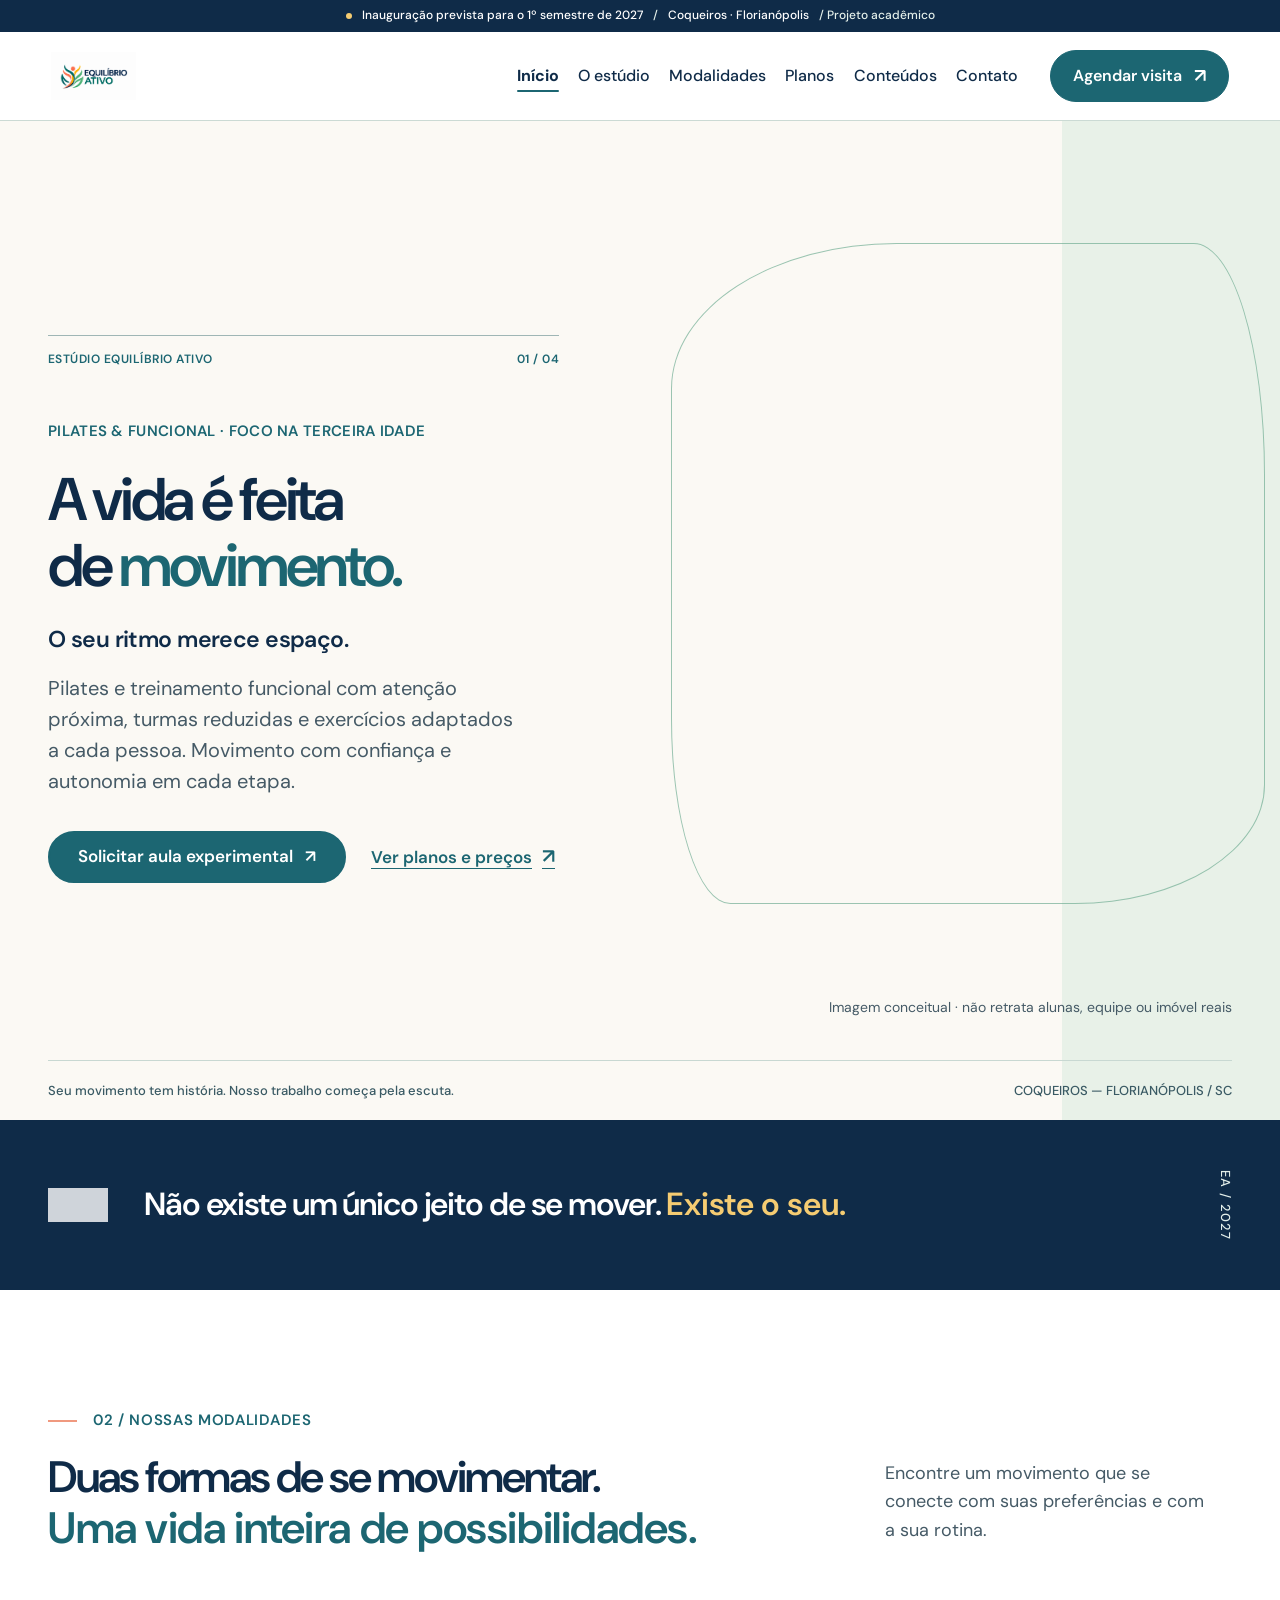
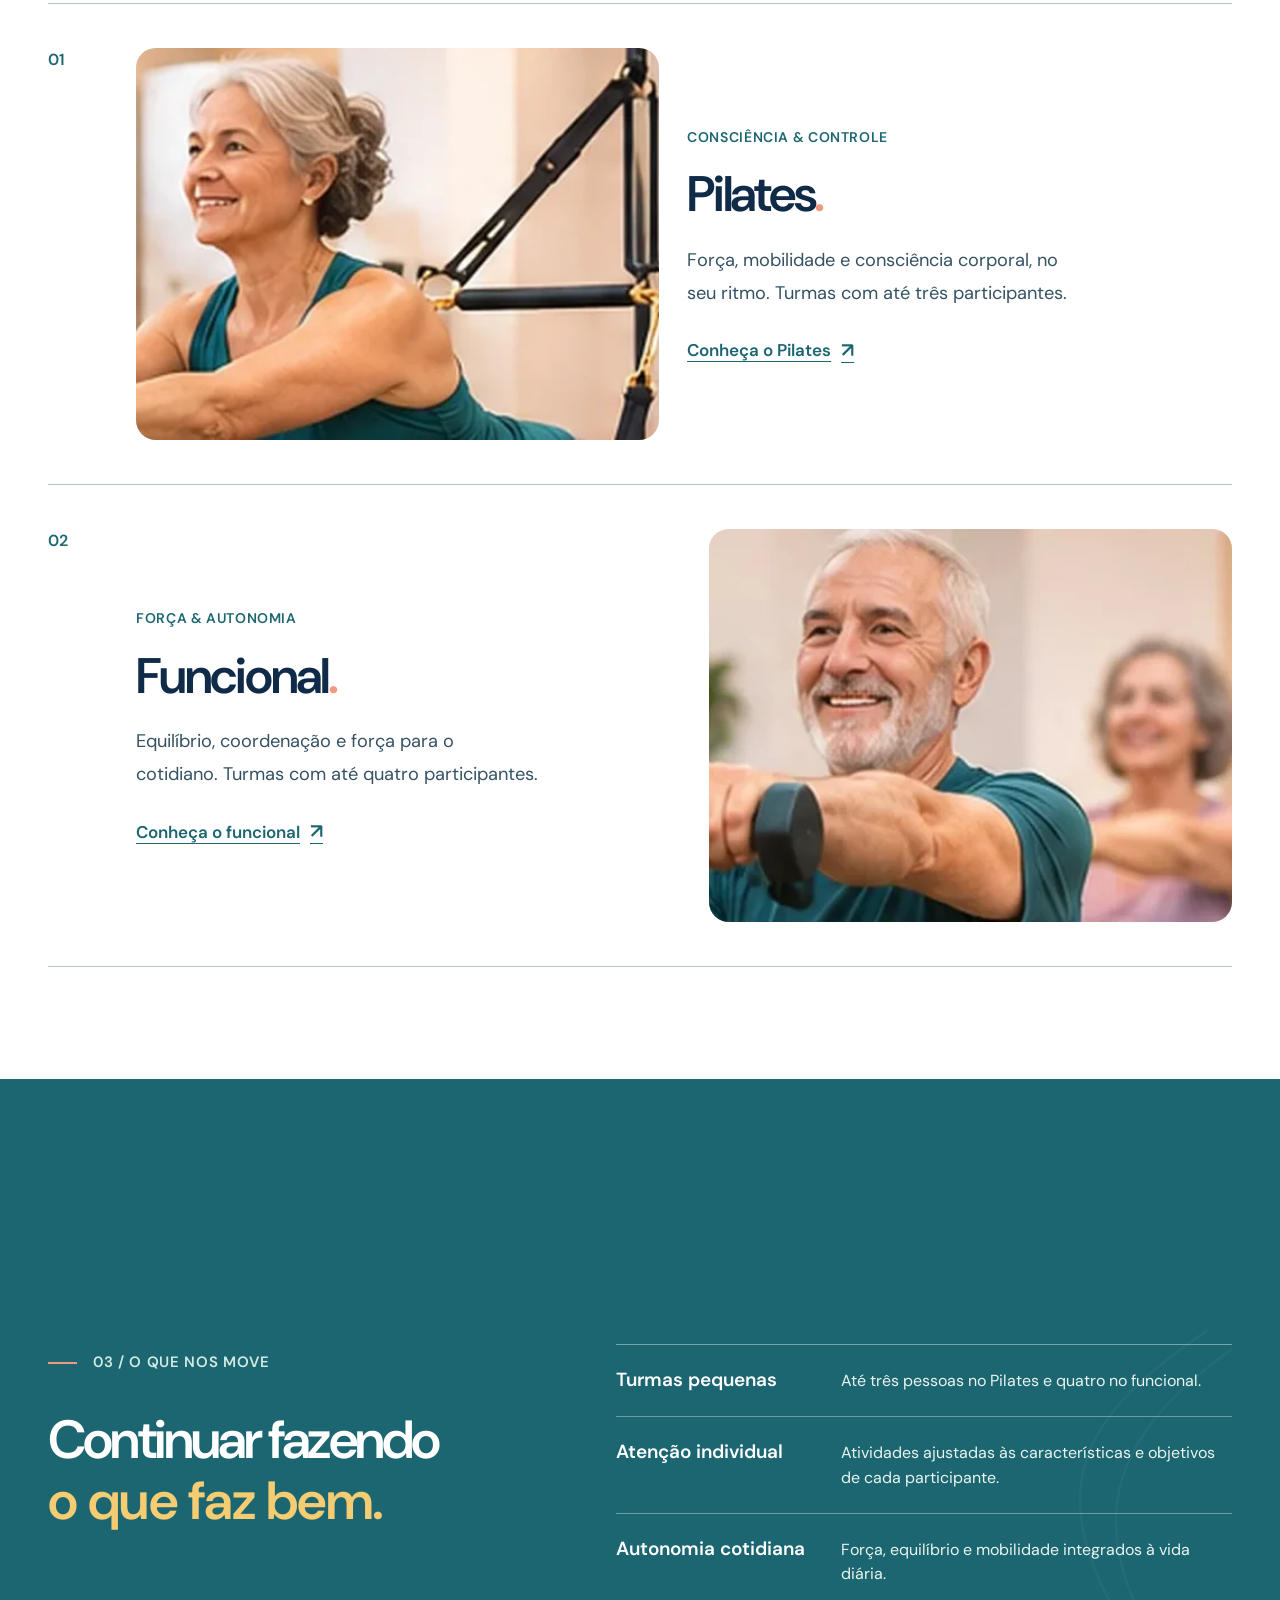
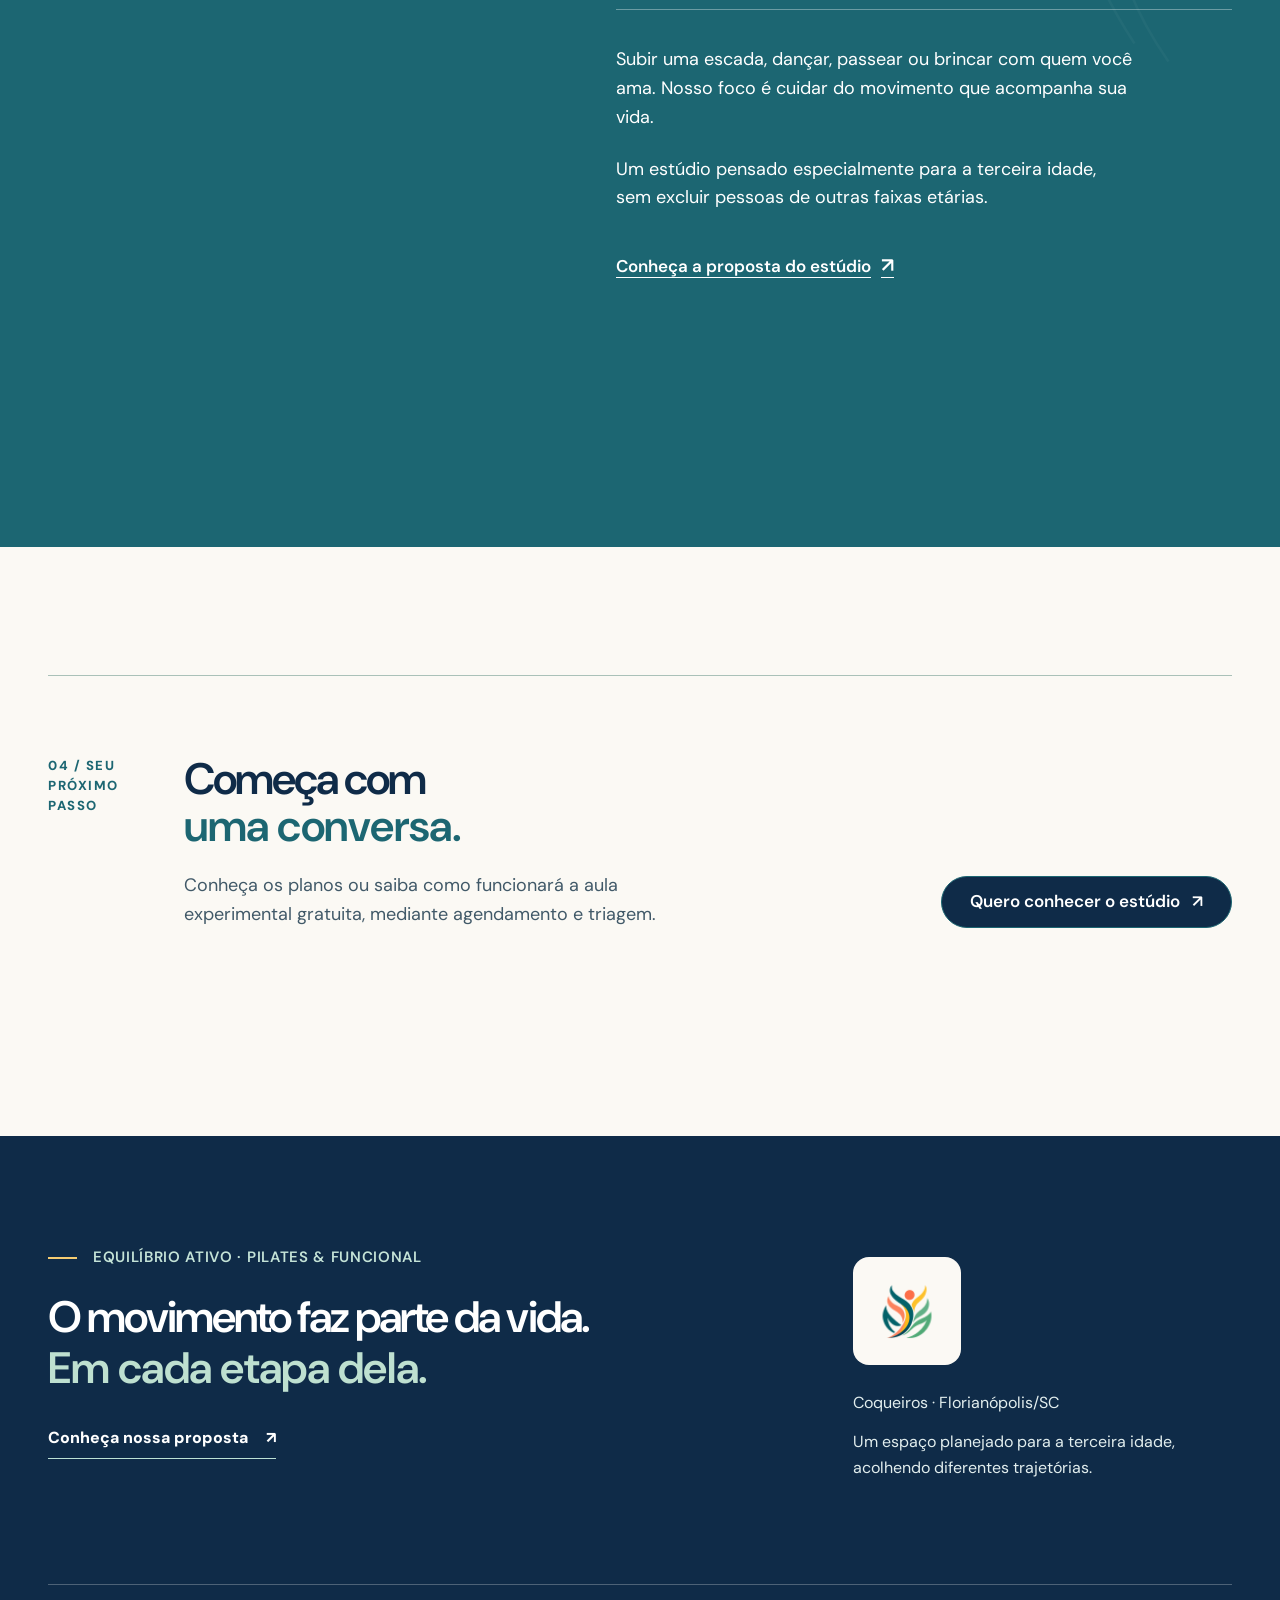
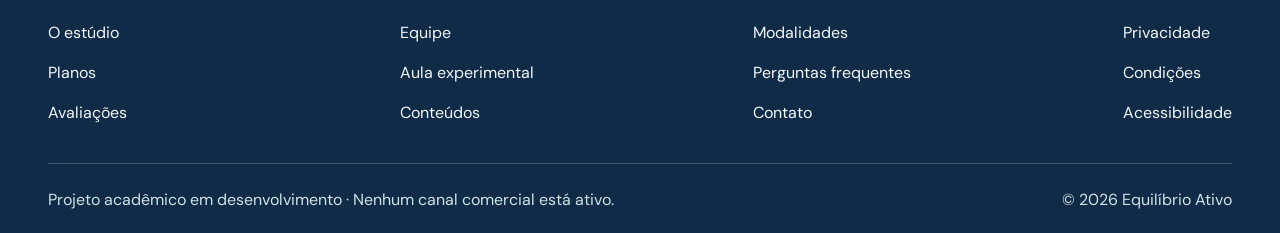
==== index.html @ ae389830 "Site de estudio de pilates" ====
<!DOCTYPE html>
<html lang="pt-BR">

<head>
  <!-- Configurações básicas -->
  <meta charset="utf-8">
  <meta name="viewport" content="width=device-width, initial-scale=1">
  <meta name="robots" content="noindex,nofollow">
  <meta name="theme-color" content="#0F2B48">
  <meta name="color-scheme" content="light">

  <title>Pilates e funcional para a terceira idade em Coqueiros | Estúdio Equilíbrio Ativo</title>
  <meta name="description" content="Pilates e treinamento funcional para pessoas na terceira idade em Coqueiros, Florianópolis. Turmas pequenas, atenção personalizada e foco em autonomia.">

  <!-- Open Graph -->
  <meta property="og:locale" content="pt_BR">
  <meta property="og:type" content="website">
  <meta property="og:site_name" content="Estúdio Equilíbrio Ativo">
  <meta property="og:title" content="Pilates e funcional para a terceira idade em Coqueiros | Equilíbrio Ativo">
  <meta property="og:description" content="Pilates e treinamento funcional para pessoas na terceira idade em Coqueiros, Florianópolis. Turmas pequenas, atenção personalizada e foco em autonomia.">

  <!-- Twitter -->
  <meta name="twitter:card" content="summary">
  <meta name="twitter:title" content="Pilates e funcional para a terceira idade em Coqueiros | Equilíbrio Ativo">

  <!-- Fontes -->
  <link rel="preconnect" href="https://fonts.googleapis.com">
  <link rel="preconnect" href="https://fonts.gstatic.com" crossorigin>
  <link rel="stylesheet" href="https://fonts.googleapis.com/css2?family=DM+Sans:ital,wght@0,400;0,500;0,600;0,700;1,400;1,500;1,600&display=swap">

  <!-- Ícones -->
  <link rel="icon" type="image/png" href="assets/icons/favicon.png">
  <link rel="apple-touch-icon" href="assets/icons/favicon.png">

  <!-- Scripts -->
  <script defer src="js/config.js"></script>
  <script defer src="js/script.js"></script>
  <script defer src="js/indicadores.js"></script>

  <!-- Dados estruturados (SEO) -->
  <script type="application/ld+json">
    {
      "@context": "https://schema.org",
      "@type": "Organization",
      "name": "Estúdio Equilíbrio Ativo",
      "description": "Projeto de Pilates e treinamento funcional para pessoas na terceira idade, com inauguração prevista em 2027.",
      "areaServed": {
        "@type": "Place",
        "name": "Coqueiros, Florianópolis, SC, Brasil"
      }
    }
  </script>

  <!-- Estilos -->
  <link rel="stylesheet" href="css/styles.css">
  <link rel="stylesheet" href="css/direcao-de-arte.css">
  <link rel="stylesheet" href="css/organic-modern-wellness.css">
</head>

<body class="page-index">

  <a class="skip-link" href="#conteudo">Pular para o conteúdo</a>

  <!-- ================= AVISO SUPERIOR ================= -->
  <div class="announcement">
    <span class="announcement__marker" aria-hidden="true"></span>
    <span data-config="launchText">Inauguração prevista para o 1º semestre de 2027</span>
    <span class="announcement__sep" aria-hidden="true">/</span>
    <span>Coqueiros · Florianópolis</span>
    <span class="announcement__academic">/ Projeto acadêmico</span>
  </div>

  <!-- ================= CABEÇALHO ================= -->
  <header class="site-header">
    <div class="header-inner">

      <a class="brand" href="index.html" aria-label="Equilíbrio Ativo Pilates e Funcional — voltar ao início">
        <img class="brand-logo-original" src="assets/images/Logo Equilíbrio Ativo vibrante e orgânico.png" alt="" width="525" height="523">
      </a>

      <nav class="main-nav" id="main-nav" aria-label="Navegação principal">
        <a href="index.html" aria-current="page">Início</a>
        <a href="sobre.html">O estúdio</a>
        <a href="modalidades.html">Modalidades</a>
        <a href="planos.html">Planos</a>
        <a href="conteudos-educativos.html">Conteúdos</a>
        <a href="contato.html">Contato</a>
        <a class="btn btn-primary nav-mobile-cta" href="agendamento.html">
          Solicitar aula experimental <span aria-hidden="true">↗</span>
        </a>
      </nav>

      <div class="header-actions">
        <a class="header-cta" href="agendamento.html">
          Agendar visita <span aria-hidden="true">↗</span>
        </a>
        <button class="menu-toggle" type="button" aria-controls="main-nav" aria-expanded="false" aria-label="Abrir menu">
          <svg aria-hidden="true" width="28" height="28" viewBox="0 0 24 24" fill="none" stroke="currentColor" stroke-width="2" stroke-linecap="round">
            <path d="M4 7h16M4 12h16M4 17h16"></path>
          </svg>
        </button>
      </div>

    </div>
  </header>

  <!-- ================= CONTEÚDO PRINCIPAL ================= -->
  <main class="atelier-home" id="conteudo">

    <!-- ---------- 01 · HERO ---------- -->
    <section class="atelier-hero" aria-labelledby="home-title">
      <div class="container atelier-hero__grid">

        <div class="atelier-hero__copy">
          <div class="atelier-hero__rule">
            <span>ESTÚDIO EQUILÍBRIO ATIVO</span>
            <span>01 / 04</span>
          </div>

          <p class="eyebrow">PILATES &amp; FUNCIONAL · FOCO NA TERCEIRA IDADE</p>
          <h1 id="home-title">A vida é feita de <em>movimento.</em></h1>
          <p class="atelier-hero__subtitle">O seu ritmo merece espaço.</p>
          <p class="lead">
            Pilates e treinamento funcional com atenção próxima, turmas reduzidas e exercícios adaptados a cada pessoa. Movimento com confiança e autonomia em cada etapa.
          </p>

          <div class="hero-actions">
            <a class="btn btn-primary" href="agendamento.html?interesse=experimental">
              Solicitar aula experimental <span aria-hidden="true">↗</span>
            </a>
            <a class="text-link" href="planos.html">
              Ver planos e preços <span aria-hidden="true">↗</span>
            </a>
          </div>
        </div>

        <figure class="atelier-hero__visual organic-hero-photo">
          <picture>
            <source media="(max-width: 767px)" srcset="assets/images/organic-hero-portrait.webp" type="image/webp">
            <source sizes="(max-width: 1199px) 50vw, 700px" srcset="assets/images/organic-hero-990.webp 990w, assets/images/organic-hero-1800.webp 1800w" type="image/webp">
            <img
              src="assets/images/organic-hero-1800.webp"
              alt="Imagem conceitual: duas pessoas da terceira idade se movimentam em colchonetes sob orientação de uma profissional, em ambiente de Pilates acolhedor"
              width="1800"
              height="1200"
              decoding="async"
              fetchpriority="high">
          </picture>
          <figcaption>Imagem conceitual · não retrata alunas, equipe ou imóvel reais</figcaption>
        </figure>

      </div>

      <div class="container atelier-hero__foot">
        <span>Seu movimento tem história. Nosso trabalho começa pela escuta.</span>
        <span>COQUEIROS — FLORIANÓPOLIS / SC</span>
      </div>
    </section>

    <!-- ---------- PROPÓSITO ---------- -->
    <section class="atelier-principle" aria-label="Nosso propósito">
      <div class="container atelier-principle__inner">
        <span class="atelier-principle__leaf" aria-hidden="true">
          <img src="assets/images/Logo Equilíbrio Ativo vibrante e orgânico.png" alt="" width="290" height="305">
        </span>
        <p>Não existe um único jeito de se mover. <em>Existe o seu.</em></p>
        <span class="atelier-principle__number">EA / 2027</span>
      </div>
    </section>

    <!-- ---------- 02 · MODALIDADES ---------- -->
    <section class="atelier-moves section" aria-labelledby="move-title">
      <div class="container">

        <div class="atelier-section-head">
          <div>
            <p class="eyebrow">02 / NOSSAS MODALIDADES</p>
            <h2 id="move-title">
              Duas formas de se movimentar.<br>
              <em>Uma vida inteira de possibilidades.</em>
            </h2>
          </div>
          <p>Encontre um movimento que se conecte com suas preferências e com a sua rotina.</p>
        </div>

        <div class="atelier-move-list">

          <!-- Pilates -->
          <article class="atelier-move">
            <span class="atelier-move__number">01</span>

            <div class="atelier-move__visual atelier-move__visual--mint organic-service-photo">
              <picture>
                <source sizes="(max-width:760px) 100vw, 42vw" srcset="assets/images/organic-pilates-650.webp 650w, assets/images/organic-pilates-1000.webp 1000w" type="image/webp">
                <img
                  src="assets/images/organic-pilates-1000.webp"
                  alt="Mulher da terceira idade durante uma atividade de Pilates com aparelho de resistência, em imagem conceitual"
                  width="1000"
                  height="540"
                  decoding="async"
                  loading="lazy">
              </picture>
            </div>

            <div class="atelier-move__copy">
              <p class="eyebrow">CONSCIÊNCIA &amp; CONTROLE</p>
              <h3>Pilates<span aria-hidden="true">.</span></h3>
              <p>Força, mobilidade e consciência corporal, no seu ritmo. Turmas com até três participantes.</p>
              <a class="text-link" href="modalidades.html#pilates">
                Conheça o Pilates <span aria-hidden="true">↗</span>
              </a>
            </div>
          </article>

          <!-- Funcional -->
          <article class="atelier-move atelier-move--reverse">
            <span class="atelier-move__number">02</span>

            <div class="atelier-move__visual atelier-move__visual--coral organic-service-photo">
              <picture>
                <source sizes="(max-width:760px) 100vw, 42vw" srcset="assets/images/organic-funcional-650.webp 650w, assets/images/organic-funcional-1000.webp 1000w" type="image/webp">
                <img
                  src="assets/images/organic-funcional-1000.webp"
                  alt="Homem da terceira idade realizando exercício de força com halter, em imagem conceitual"
                  width="1000"
                  height="540"
                  decoding="async"
                  loading="lazy">
              </picture>
            </div>

            <div class="atelier-move__copy">
              <p class="eyebrow">FORÇA &amp; AUTONOMIA</p>
              <h3>Funcional<span aria-hidden="true">.</span></h3>
              <p>Equilíbrio, coordenação e força para o cotidiano. Turmas com até quatro participantes.</p>
              <a class="text-link" href="modalidades.html#funcional">
                Conheça o funcional <span aria-hidden="true">↗</span>
              </a>
            </div>
          </article>

        </div>
      </div>
    </section>

    <!-- ---------- 03 · MANIFESTO ---------- -->
    <section class="atelier-manifesto" aria-labelledby="manifesto-title">
      <div class="container atelier-manifesto__grid">

        <div>
          <p class="eyebrow">03 / O QUE NOS MOVE</p>
          <h2 id="manifesto-title">Continuar fazendo <em>o que faz bem.</em></h2>
        </div>

        <div class="atelier-manifesto__copy">
          <div class="organic-benefits" aria-label="Diferenciais do atendimento">
            <div class="organic-benefit">
              <strong>Turmas pequenas</strong>
              <p>Até três pessoas no Pilates e quatro no funcional.</p>
            </div>
            <div class="organic-benefit">
              <strong>Atenção individual</strong>
              <p>Atividades ajustadas às características e objetivos de cada participante.</p>
            </div>
            <div class="organic-benefit">
              <strong>Autonomia cotidiana</strong>
              <p>Força, equilíbrio e mobilidade integrados à vida diária.</p>
            </div>
          </div>

          <p>Subir uma escada, dançar, passear ou brincar com quem você ama. Nosso foco é cuidar do movimento que acompanha sua vida.</p>
          <p>Um estúdio pensado especialmente para a terceira idade, sem excluir pessoas de outras faixas etárias.</p>

          <a class="text-link" href="sobre.html">
            Conheça a proposta do estúdio <span aria-hidden="true">↗</span>
          </a>
        </div>

        <svg class="atelier-manifesto__stroke" aria-hidden="true" viewBox="0 0 360 470" fill="none">
          <path d="M321 -25C115 113 55 230 207 464" stroke="currentColor" stroke-width="4"></path>
          <path d="M377 -8C183 122 105 269 260 492" stroke="currentColor" stroke-width="4"></path>
        </svg>

      </div>
    </section>

    <!-- ---------- 04 · PRÓXIMO PASSO ---------- -->
    <section class="atelier-next" aria-labelledby="next-title">
      <div class="container atelier-next__inner">
        <span class="atelier-next__side">04 / SEU PRÓXIMO PASSO</span>

        <div>
          <h2 id="next-title">Começa com <em>uma conversa.</em></h2>
          <p>Conheça os planos ou saiba como funcionará a aula experimental gratuita, mediante agendamento e triagem.</p>
        </div>

        <a class="atelier-next__button" href="agendamento.html">
          Quero conhecer o estúdio <span aria-hidden="true">↗</span>
        </a>
      </div>
    </section>

  </main>

  <!-- ================= RODAPÉ ================= -->
  <footer class="atelier-footer">

    <div class="container atelier-footer__top">
      <div class="atelier-footer__statement">
        <p class="eyebrow">EQUILÍBRIO ATIVO · PILATES &amp; FUNCIONAL</p>
        <p>O movimento faz parte da vida.<br><em>Em cada etapa dela.</em></p>
        <a class="footer-route" href="agendamento.html">
          Conheça nossa proposta <span aria-hidden="true">↗</span>
        </a>
      </div>

      <div class="atelier-footer__aside">
        <a class="brand footer-brand" href="index.html" aria-label="Equilíbrio Ativo Pilates e Funcional — voltar ao início">
          <img class="brand-logo-original" src="assets/images/Emblema Abstrato de Pessoa e Folhas.png" alt="" width="525" height="523">
        </a>
        <p>Coqueiros · Florianópolis/SC</p>
        <p>Um espaço planejado para a terceira idade, acolhendo diferentes trajetórias.</p>
      </div>
    </div>

    <div class="container atelier-footer__nav">
      <nav aria-label="Navegação do rodapé">
        <a href="sobre.html">O estúdio</a>
        <a href="equipe.html">Equipe</a>
        <a href="modalidades.html">Modalidades</a>
        <a href="planos.html">Planos</a>
        <a href="agendamento.html">Aula experimental</a>
        <a href="perguntas-frequentes.html">Perguntas frequentes</a>
        <a href="avaliacoes.html">Avaliações</a>
        <a href="conteudos-educativos.html">Conteúdos</a>
        <a href="contato.html">Contato</a>
      </nav>

      <nav aria-label="Informações legais">
        <a href="politica-de-privacidade.html">Privacidade</a>
        <a href="termos-e-cancelamento.html">Condições</a>
        <a href="acessibilidade.html">Acessibilidade</a>
      </nav>
    </div>

    <div class="container atelier-footer__bottom">
      <span>Projeto acadêmico em desenvolvimento · Nenhum canal comercial está ativo.</span>
      <span>© <span id="copyright-year">2026</span> Equilíbrio Ativo</span>
    </div>

  </footer>

  <!-- ================= VOLTAR AO TOPO ================= -->
  <button class="back-to-top" type="button" aria-label="Voltar ao topo" hidden>
    <svg aria-hidden="true" viewBox="0 0 24 24" fill="none" stroke="currentColor" stroke-width="1.9" stroke-linecap="round" stroke-linejoin="round">
      <path d="M12 19V5m-6 6 6-6 6 6"></path>
    </svg>
  </button>

</body>
</html>
---- css/styles.css ----
/* =====================================================
   EQUILÍBRIO ATIVO — ESTILOS GLOBAIS
   Paleta oficial informada no briefing; visual adaptativo.
   Edite as variáveis abaixo para ajustar a identidade.
   ===================================================== */
:root {
  --navy: #0F2B48;
  --teal: #1C6672;
  --mint: #77B097;
  --coral: #F0997F;
  --yellow: #F5CC72;
  --cream: #FAF8F3;
  --cream-dark: #F1EFE8;
  --white: #FFFFFF;
  --text: #1A3145;
  --muted: #4F6170;
  --border: #DDE4E4;
  --shadow: 0 20px 50px rgba(15,43,72,.08);
  --shadow-sm: 0 9px 28px rgba(15,43,72,.055);
  --radius: 18px;
  --radius-lg: 28px;
  --max: 1200px;
  --font: 'Manrope', 'Nunito Sans', 'Segoe UI', system-ui, -apple-system, BlinkMacSystemFont, sans-serif;
}
*, *::before, *::after { box-sizing: border-box; }
html { scroll-behavior: smooth; scroll-padding-top: 116px; }
body { margin: 0; min-width: 320px; color: var(--text); background: var(--white); font: 400 16px/1.65 var(--font); -webkit-font-smoothing: antialiased; }
body.menu-open { overflow: hidden; }
::selection { color: var(--navy); background: #F5CC7299; }
a { color: inherit; text-decoration: none; }
button, input, textarea, select { font: inherit; }
button { cursor: pointer; }
img, svg { max-width: 100%; }
img { display: block; }
:focus-visible { outline: 3px solid var(--coral); outline-offset: 3px; }
[hidden] { display: none !important; }
.container { width: min(var(--max), calc(100% - 48px)); margin-inline: auto; }
.section { padding: clamp(70px, 8.5vw, 116px) 0; }
.section-sm { padding: 58px 0; }
.section-soft { background: var(--cream); }
.section-mint { background: #EEF6F0; }
.section-heading { max-width: 720px; margin-bottom: 42px; }
.section-heading.center { margin: 0 auto 44px; text-align: center; }
.section-heading p:last-child { margin-bottom: 0; }
.eyebrow { display: inline-flex; align-items: center; gap: 9px; color: var(--teal); letter-spacing: .12em; text-transform: uppercase; font-size: .75rem; font-weight: 850; margin: 0 0 18px; }
.eyebrow::before { content: ''; display: inline-block; width: 23px; height: 2px; background: currentColor; }
.eyebrow.no-line::before { display: none; }
.eyebrow.light { color: #BFE6D5; }
.heading-xl { font-size: clamp(3.2rem, 5.7vw, 5.6rem); letter-spacing: -.061em; line-height: 1.075; font-weight: 790; }
h1, h2, h3, h4, p { margin-top: 0; }
h1, h2, h3, h4 { color: var(--navy); }
h2 { font-size: clamp(2.1rem, 3.7vw, 3.65rem); letter-spacing: -.046em; line-height: 1.15; font-weight: 780; margin-bottom: 18px; }
h3 { font-size: 1.26rem; letter-spacing: -.026em; line-height: 1.3; margin-bottom: 12px; }
p { margin-bottom: 18px; }
.lead { font-size: clamp(1.06rem, 1.28vw, 1.18rem); color: var(--muted); line-height: 1.8; }
.small { font-size: .9rem; }
.muted { color: var(--muted); }
.text-light { color: #E2F2F0; }
.text-center { text-align: center; }
.max-text { max-width: 680px; }
.skip-link { position: fixed; z-index: 2000; inset: -200px auto auto 10px; background: var(--navy); color: white; padding: 12px 18px; border-radius: 6px; }
.skip-link:focus { top: 10px; }

/* Topo e navegação */
.announcement { color: white; background: var(--navy); padding: 9px 16px; text-align: center; font-size: .77rem; font-weight: 640; letter-spacing: .015em; }
.announcement .dot { width: 7px; height: 7px; display: inline-block; border-radius: 50%; background: var(--yellow); vertical-align: middle; margin-right: 9px; }
.site-header { position: sticky; top: 0; z-index: 100; background: rgba(255,255,255,.97); border-bottom: 1px solid #E7ECE9; backdrop-filter: blur(18px); }
.header-inner { min-height: 87px; display: flex; align-items: center; justify-content: space-between; gap: 24px; }
.brand { display: inline-flex; align-items: center; gap: 12px; min-width: 210px; }
.brand-symbol { width: 44px; height: 44px; position: relative; flex-shrink: 0; border: 2px solid var(--teal); border-radius: 48% 55% 47% 52%; transform: rotate(-16deg); background: #F1F8F5; }
.brand-symbol::before, .brand-symbol::after { content: ''; position: absolute; border-radius: 100%; transform: rotate(-38deg); }
.brand-symbol::before { width: 26px; height: 11px; border: 3px solid var(--mint); inset: 13px auto auto 7px; }
.brand-symbol::after { width: 9px; height: 9px; background: var(--coral); right: -2px; top: 6px; }
.brand-wordmark { display: flex; flex-direction: column; }
.brand-wordmark strong { font-size: 1.06rem; line-height: 1.18; color: var(--navy); letter-spacing: -.045em; font-weight: 850; }
.brand-wordmark span { font-size: .65rem; line-height: 1.5; color: var(--teal); font-weight: 800; letter-spacing: .17em; text-transform: uppercase; }
.main-nav { display: flex; align-items: center; gap: clamp(13px, 2vw, 28px); }
.main-nav > a:not(.btn) { color: #334C5B; font-size: .88rem; font-weight: 700; transition: color .2s; padding: 12px 0; position: relative; }
.main-nav > a:not(.btn):hover, .main-nav > a[aria-current="page"] { color: var(--teal); }
.main-nav > a[aria-current="page"]::after { content: ''; position: absolute; height: 3px; left: 0; right: 0; bottom: 5px; background: var(--teal); border-radius: 4px; }
.main-nav .btn { font-size: .82rem; padding: 13px 19px; white-space: nowrap; }
.menu-toggle { border: 1px solid var(--border); background: white; border-radius: 12px; color: var(--navy); width: 48px; height: 48px; display: none; align-items: center; justify-content: center; }
.menu-toggle svg { width: 23px; height: 23px; }

/* Botões e microcomponentes */
.btn { display: inline-flex; align-items: center; justify-content: center; gap: 10px; border: 2px solid transparent; border-radius: 999px; padding: 15px 25px; font-size: .92rem; font-weight: 820; line-height: 1.25; text-align: center; transition: transform .2s, background .2s, box-shadow .2s, border-color .2s; }
.btn svg { width: 19px; height: 19px; flex: 0 0 auto; }
.btn:hover { transform: translateY(-2px); }
.btn-primary { background: var(--teal); color: white; box-shadow: 0 10px 23px rgba(28,102,114,.16); }
.btn-primary:hover { background: #164D58; box-shadow: 0 13px 25px rgba(28,102,114,.23); }
.btn-navy { color: white; background: var(--navy); }
.btn-navy:hover { background: #153A5A; }
.btn-light { background: white; color: var(--navy); }
.btn-light:hover { background: #F0F5F1; }
.btn-outline { color: var(--navy); background: transparent; border-color: #B3C8CA; }
.btn-outline:hover { border-color: var(--teal); background: #F5FAF8; }
.btn-outline-light { color: white; border-color: #ACC7CD; background: transparent; }
.btn-outline-light:hover { background: rgba(255,255,255,.12); }
.btn-small { padding: 11px 18px; font-size: .83rem; }
.btn-block { width: 100%; }
.btn:disabled { opacity: .65; cursor: wait; transform: none; }
.text-link { font-weight: 830; color: var(--teal); display: inline-flex; align-items: center; gap: 9px; text-decoration-thickness: 1px; text-underline-offset: 5px; }
.text-link:hover { text-decoration: underline; }
.text-link svg { width: 18px; height: 18px; }
.pill { display: inline-flex; align-items: center; gap: 8px; padding: 8px 13px; background: #EFF8F2; color: var(--teal); font-size: .77rem; font-weight: 780; border: 1px solid #D9EDE3; border-radius: 999px; }
.pill::before { content: ''; width: 7px; height: 7px; background: var(--mint); border-radius: 50%; }
.icon-box { width: 53px; height: 53px; border-radius: 16px; background: #E8F1EC; display: grid; place-items: center; color: var(--teal); }
.icon-box.coral { background: #FBE9E3; color: #8C463A; }
.icon-box.yellow { background: #FFF4D6; color: #796015; }
.icon-box.navy { background: #E9EFF4; color: var(--navy); }
.icon-box svg { width: 26px; height: 26px; stroke-width: 1.8; }

/* Hero */
.hero { overflow: hidden; background: var(--cream); position: relative; padding: clamp(60px, 7.5vw, 94px) 0 87px; }
.hero::before { content: ''; position: absolute; width: 520px; height: 520px; background: #E2EEE6; border-radius: 50%; left: -390px; top: -310px; }
.hero-grid { display: grid; grid-template-columns: 1fr 1.02fr; gap: 48px; align-items: center; position: relative; }
.hero-copy h1 { max-width: 720px; margin: 0 0 26px; }
.hero-copy h1 em { font-style: normal; color: var(--teal); position: relative; }
.hero-copy h1 em::after { content: ''; position: absolute; bottom: -.06em; left: 3px; right: 3px; border-bottom: .09em solid #F5CC72; opacity: .85; border-radius: 50%; transform: rotate(-2deg); }
.hero-copy .lead { max-width: 505px; margin-bottom: 29px; }
.hero-actions { display: flex; flex-wrap: wrap; gap: 12px; margin-bottom: 35px; }
.hero-note { display: flex; align-items: center; gap: 11px; font-size: .88rem; color: #3E5865; font-weight: 650; }
.hero-note svg { width: 18px; color: var(--teal); }
.hero-art { position: relative; padding: 4px 0 22px; }
.hero-art .hero-image { width: 100%; height: auto; aspect-ratio: 1.04 / 1; object-fit: cover; border-radius: 43% 43% 25% 25% / 32% 30% 20% 20%; box-shadow: 0 22px 65px rgba(15,43,72,.075); background: #E8F2EC; }
.floating-card { position: absolute; padding: 14px 18px; background: white; border: 1px solid #E5E9E6; border-radius: 17px; box-shadow: 0 20px 50px rgba(15,43,72,.13); max-width: 250px; }
.floating-card.card-one { left: -47px; bottom: 68px; }
.floating-card.card-two { right: -12px; top: 43px; }
.floating-card strong { display: block; font-size: 1rem; line-height: 1.3; letter-spacing: -.03em; }
.floating-card span { display: block; color: #5A6E79; font-size: .74rem; line-height: 1.4; }
.floating-card .mini-row { display: flex; gap: 10px; align-items: center; }
.floating-card .mini-icon { display: grid; place-items: center; flex: 0 0 auto; width: 36px; height: 36px; border-radius: 50%; background: #E7F4EA; color: var(--teal); }
.floating-card.card-two .mini-icon { background: #FFF1CC; color: #70520B; }
.floating-card .mini-icon svg { width: 19px; height: 19px; }
.highlights { padding: 30px 0; border-bottom: 1px solid #E8EEEA; background: #fff; }
.highlights-inner { display: grid; grid-template-columns: repeat(3, 1fr); gap: 20px; }
.highlight { display: flex; align-items: center; justify-content: center; gap: 15px; padding: 8px 16px; border-right: 1px solid var(--border); }
.highlight:last-child { border: 0; }
.highlight svg { width: 31px; height: 31px; flex: 0 0 auto; color: var(--teal); }
.highlight strong { display: block; font-size: .95rem; line-height: 1.35; }
.highlight span { display: block; color: var(--muted); font-size: .76rem; line-height: 1.5; }

/* Blocos e cartões */
.grid-3 { display: grid; grid-template-columns: repeat(3, minmax(0,1fr)); gap: 22px; }
.grid-2 { display: grid; grid-template-columns: repeat(2, minmax(0,1fr)); gap: 24px; }
.feature-card, .plain-card { background: white; padding: 31px; border: 1px solid #E4EBE8; border-radius: var(--radius); box-shadow: var(--shadow-sm); }
.feature-card .icon-box { margin-bottom: 23px; }
.feature-card p { color: var(--muted); margin-bottom: 0; }
.plain-card p:last-child { margin-bottom: 0; }
.modality-card { display: grid; grid-template-columns: .94fr 1fr; border: 1px solid #E1EAE5; background: white; min-height: 325px; border-radius: 24px; overflow: hidden; box-shadow: var(--shadow-sm); }
.modality-card .modality-art { background: #E7F2ED; display: grid; place-items: center; overflow: hidden; }
.modality-card .modality-art.coral-art { background: #F8EAE2; }
.modality-card .modality-art img { width: 100%; height: 100%; min-height: 325px; object-fit: cover; }
.modality-card .modality-content { padding: clamp(24px, 3vw, 38px); display: flex; flex-direction: column; align-items: flex-start; justify-content: center; }
.modality-card h3 { font-size: 1.65rem; margin: 14px 0 12px; }
.modality-card p { color: var(--muted); }
.modality-card .text-link { margin-top: 9px; }
.info-chip { display: inline-block; border: 1px solid #D7E7DF; background: #F3FAF5; border-radius: 999px; color: var(--teal); font-weight: 780; font-size: .76rem; padding: 6px 13px; }
.info-chip.coral { background: #FFF4EE; border-color: #F4D7CD; color: #A25742; }
.split { display: grid; grid-template-columns: 1fr 1fr; gap: clamp(35px, 7vw, 94px); align-items: center; }
.split.visual-first { grid-template-columns: 1fr 1fr; }
.blob-panel { min-height: 490px; border-radius: 34px; overflow: hidden; background: #E5F0E8; padding: 36px; position: relative; display: flex; flex-direction: column; justify-content: flex-end; }
.blob-panel::before { content: ''; position: absolute; width: 420px; height: 420px; background: #CDE3D4; border-radius: 50%; right: -145px; top: -80px; }
.blob-panel::after { content: ''; position: absolute; width: 150px; height: 150px; border: 30px solid #F8D8B4; border-radius: 50%; left: -48px; top: 50px; }
.blob-panel img { width: 95%; max-height: 330px; margin: 0 auto; position: relative; z-index: 1; object-fit: contain; }
.blob-caption { position: relative; z-index: 2; display: flex; align-items: center; gap: 15px; max-width: 380px; background: white; padding: 19px 22px; border-radius: 14px; box-shadow: var(--shadow-sm); font-weight: 800; font-size: .96rem; }
.blob-caption svg { width: 25px; height: 25px; flex-shrink: 0; color: var(--teal); }
.check-list { padding: 0; margin: 28px 0 30px; list-style: none; }
.check-list li { display: flex; gap: 13px; margin-bottom: 17px; line-height: 1.55; }
.check-list li svg { width: 22px; height: 22px; flex: 0 0 22px; color: var(--teal); margin-top: 1px; }
.step-list { display: grid; grid-template-columns: repeat(4, 1fr); gap: 23px; counter-reset: steps; }
.step { padding-top: 32px; border-top: 2px solid #D6E2DC; position: relative; }
.step::before { content: ''; width: 14px; height: 14px; border: 3px solid var(--teal); background: white; border-radius: 50%; position: absolute; top: -8px; left: 0; }
.step .step-number { font-size: 2.5rem; letter-spacing: -.06em; font-weight: 800; color: #91BEB0; display: block; margin-bottom: 17px; line-height: 1; }
.step h3 { font-size: 1.09rem; }
.step p { font-size: .91rem; color: var(--muted); margin: 0; }
.team-grid { display: grid; grid-template-columns: repeat(4, 1fr); gap: 18px; }
.team-card { padding: 20px; border: 1px solid #E3EAE7; border-radius: 20px; background: white; }
.avatar { width: 100%; aspect-ratio: 1.18; border-radius: 15px; display: grid; place-items: center; font-size: clamp(2.4rem, 5vw, 4rem); font-weight: 780; letter-spacing: -.06em; color: var(--navy); margin-bottom: 21px; background: #DDEDE5; }
.avatar.pink { background: #F7E2DC; }
.avatar.yellow { background: #F9EDC9; }
.avatar.blue { background: #DCE8F0; }
.team-card h3 { font-size: 1.02rem; margin-bottom: 7px; }
.team-card p { font-size: .82rem; color: var(--muted); margin: 0; }

/* Planos */
.pricing-grid { display: grid; grid-template-columns: repeat(2, minmax(0, 1fr)); gap: 24px; max-width: 950px; margin: 0 auto; }
.pricing-card { padding: 36px; border-radius: 25px; background: white; border: 1px solid #DDE9E5; box-shadow: var(--shadow-sm); display: flex; flex-direction: column; }
.pricing-card.accent { border: 2px solid var(--teal); background: #F9FCFA; }
.pricing-card .plan-icon { width: 42px; height: 42px; margin-bottom: 20px; color: var(--teal); }
.pricing-card h3 { font-size: 1.36rem; }
.pricing-card .plan-description { font-size: .89rem; color: var(--muted); min-height: 54px; }
.plan-price { margin: 22px 0 21px; font-size: clamp(2.3rem, 3.5vw, 3.3rem); font-weight: 850; line-height: 1; letter-spacing: -.055em; color: var(--navy); white-space: nowrap; }
.plan-price span { font-size: .9rem; font-weight: 650; color: var(--muted); letter-spacing: 0; }
.pricing-card .check-list { margin: 12px 0 27px; }
.pricing-card .check-list li { margin-bottom: 11px; font-size: .9rem; }
.pricing-card .check-list svg { width: 19px; height: 19px; flex-basis: 19px; }
.pricing-card .btn { margin-top: auto; }
.pricing-card .small { margin: 14px 0 0; color: var(--muted); text-align: center; }
.rules-card { padding: 32px; background: #F6F8F7; border: 1px solid var(--border); border-radius: 22px; }
.rules-card p:last-child { margin-bottom: 0; }
.rules-grid { display: grid; grid-template-columns: repeat(2,1fr); gap: 18px 36px; }
.rule { display: flex; gap: 12px; }
.rule svg { flex: 0 0 20px; color: var(--teal); }
.rule strong { display: block; line-height: 1.35; margin-bottom: 3px; }
.rule span { color: var(--muted); font-size: .86rem; }

/* FAQ */
.faq-list { max-width: 890px; margin: auto; border-top: 1px solid #DBE5E1; }
.faq-list details { border-bottom: 1px solid #DBE5E1; }
.faq-list summary { padding: 23px 38px 23px 0; display: flex; justify-content: space-between; align-items: center; gap: 24px; font-size: 1.03rem; font-weight: 760; line-height: 1.35; color: var(--navy); cursor: pointer; list-style: none; position: relative; }
.faq-list summary::-webkit-details-marker { display: none; }
.faq-list summary::after { content: '+'; font-size: 1.7rem; font-weight: 500; color: var(--teal); position: absolute; right: 2px; top: 18px; }
.faq-list details[open] summary::after { content: '−'; }
.faq-list .faq-answer { padding: 0 38px 20px 0; max-width: 760px; color: var(--muted); }
.faq-list .faq-answer p:last-child { margin: 0; }

/* CTA, páginas internas, contato */
.cta-band { background: var(--navy); color: white; padding: clamp(45px, 6.5vw, 74px); border-radius: 29px; overflow: hidden; position: relative; display: flex; gap: 35px; align-items: center; justify-content: space-between; }
.cta-band::after { content: ''; position: absolute; width: 350px; height: 350px; border: 65px solid rgba(119,176,151,.14); border-radius: 50%; top: -200px; right: 0; }
.cta-band h2 { color: white; margin: 0 0 15px; max-width: 590px; font-size: clamp(2rem, 3.3vw, 3.2rem); }
.cta-band p { color: #E2EEF0; max-width: 530px; margin: 0; }
.cta-band .cta-actions { display: flex; gap: 12px; flex-shrink: 0; z-index: 1; }
.page-hero { background: var(--cream); padding: 76px 0 77px; overflow: hidden; position: relative; }
.page-hero::after { content: ''; position: absolute; width: 310px; height: 310px; border: 54px solid #E1EFE5; border-radius: 50%; right: -95px; bottom: -155px; }
.page-hero .container { position: relative; z-index: 1; }
.page-hero h1 { font-size: clamp(2.7rem,5.4vw,4.8rem); line-height: 1.1; letter-spacing: -.06em; max-width: 840px; margin: 0 0 20px; }
.page-hero .lead { max-width: 730px; margin-bottom: 0; }
.page-hero .breadcrumb { margin-bottom: 27px; }
.breadcrumb { display: flex; gap: 9px; align-items: center; font-size: .82rem; color: var(--muted); }
.breadcrumb a { text-decoration: underline; text-underline-offset: 3px; }
.breadcrumb span[aria-current] { color: var(--teal); font-weight: 720; }
.statement { padding: 37px; border-radius: 24px; border: 1px solid #DDE8E3; background: white; }
.statement .icon-box { margin-bottom: 24px; }
.statement h3 { margin-bottom: 15px; }
.statement p { color: var(--muted); margin: 0; }
.quote-panel { background: var(--navy); padding: clamp(35px,5.4vw,64px); border-radius: 25px; color: white; position: relative; }
.quote-panel p { color: white; font-size: clamp(1.55rem,2.65vw,2.35rem); letter-spacing: -.03em; line-height: 1.5; font-weight: 700; margin: 0; }
.quote-panel strong { color: #A8DFC7; }
.modality-detail { display: grid; grid-template-columns: .9fr 1.1fr; gap: clamp(36px,6vw,90px); align-items: center; }
.modality-detail.flip { grid-template-columns: 1.1fr .9fr; }
.modality-detail .image-frame { border-radius: 28px; overflow: hidden; background: #E8F2EC; }
.modality-detail .image-frame.pink { background: #FAE8DE; }
.modality-detail .image-frame img { aspect-ratio: 1.15 / 1; width: 100%; height: 100%; object-fit: cover; }
.modality-detail h2 { margin-top: 17px; }
.modality-detail .check-list { margin: 20px 0 28px; }
.note-panel { display: flex; gap: 18px; padding: 25px; background: #EFF6F1; border-left: 4px solid var(--mint); border-radius: 12px; }
.note-panel svg { width: 25px; height: 25px; flex: 0 0 25px; color: var(--teal); margin-top: 3px; }
.note-panel p { margin: 0; }
.contact-layout { display: grid; grid-template-columns: .84fr 1.16fr; gap: clamp(32px,7vw,94px); align-items: start; }
.contact-info { display: grid; gap: 22px; }
.contact-detail { display: flex; align-items: flex-start; gap: 14px; padding-bottom: 20px; border-bottom: 1px solid var(--border); }
.contact-detail svg { width: 24px; height: 24px; color: var(--teal); flex: 0 0 24px; margin-top: 3px; }
.contact-detail strong { display: block; margin-bottom: 3px; }
.contact-detail p { color: var(--muted); margin: 0; font-size: .9rem; }
.contact-card { padding: 35px; border-radius: 26px; border: 1px solid #DDE8E3; box-shadow: var(--shadow); background: white; }
.contact-card h2 { font-size: 1.9rem; }
.form-grid { display: grid; grid-template-columns: repeat(2,minmax(0,1fr)); gap: 20px; }
.field { display: flex; flex-direction: column; gap: 7px; margin-bottom: 20px; }
.field label { color: var(--navy); font-weight: 730; font-size: .87rem; }
.field label .required { color: #A14834; }
.field input, .field select, .field textarea { width: 100%; border: 1.5px solid #B8C9CA; border-radius: 11px; padding: 13px 15px; background: white; color: var(--navy); font-size: .95rem; min-height: 51px; }
.field textarea { resize: vertical; min-height: 138px; }
.field input:focus, .field select:focus, .field textarea:focus { border-color: var(--teal); outline: 3px solid #77B09766; outline-offset: 0; }
.field ::placeholder { color: #6E7B82; }
.form-check { display: flex; gap: 12px; align-items: flex-start; font-size: .85rem; color: var(--muted); line-height: 1.5; margin: 6px 0 24px; }
.form-check input { width: 19px; height: 19px; flex: 0 0 auto; accent-color: var(--teal); margin: 2px 0 0; }
.form-check a { color: var(--teal); text-decoration: underline; }
.form-feedback { padding: 16px 17px; margin: 20px 0 0; border-radius: 10px; font-size: .89rem; }
.form-feedback.info { color: #194A59; background: #E8F2F4; border: 1px solid #BBDCE0; }
.form-feedback.success { color: #16563F; background: #E7F5EB; border: 1px solid #A9D5B5; }
.form-feedback.error { color: #8C3729; background: #FFF0EB; border: 1px solid #E7B5A8; }
.message-draft { background: #F5F8F7; border: 1px solid #C8DCD5; padding: 20px; border-radius: 13px; margin-top: 17px; }
.message-draft pre { font: inherit; font-size: .9rem; white-space: pre-wrap; overflow-wrap: anywhere; }
.form-note { color: var(--muted); font-size: .83rem; line-height: 1.55; margin: 15px 0 0; }
.privacy-content { max-width: 830px; }
.privacy-content h2 { font-size: 1.55rem; margin: 35px 0 13px; }
.privacy-content p, .privacy-content li { color: var(--muted); }
.privacy-content ul { padding-left: 25px; }

/* Rodapé */
.site-footer { background: #102C43; color: #D6E5E9; margin-top: 0; padding: 70px 0 0; }
.footer-grid { display: grid; grid-template-columns: 1.5fr 1fr 1.08fr 1.05fr; gap: clamp(24px,4vw,52px); padding-bottom: 56px; }
.footer-brand .brand-wordmark strong, .footer-brand .brand-wordmark span { color: white; }
.footer-brand .brand-symbol { background: #23445B; }
.footer-about { margin: 22px 0; font-size: .86rem; line-height: 1.8; max-width: 310px; }
.footer-heading { font-size: .92rem; font-weight: 800; color: white; margin: 3px 0 19px; }
.footer-col { display: flex; flex-direction: column; gap: 11px; }
.footer-col a:not(.btn) { font-size: .85rem; color: #DBE7EA; }
.footer-col a:not(.btn):hover { color: white; text-decoration: underline; }
.footer-col p { font-size: .84rem; margin: 0; color: #C9DBDF; }
.footer-col .footer-muted { color: #AEC8CE; }
.footer-bottom { border-top: 1px solid #375065; padding: 22px 0; display: flex; justify-content: space-between; align-items: center; gap: 20px; color: #BED0D7; font-size: .77rem; }
.footer-bottom p { margin: 0; }
.back-to-top { position: fixed; z-index: 50; bottom: 25px; right: 25px; display: grid; place-items: center; width: 49px; height: 49px; border: 1px solid #DDE8E3; border-radius: 50%; color: white; background: var(--teal); box-shadow: var(--shadow); }
.back-to-top:hover { background: var(--navy); }
.back-to-top svg { width: 23px; height: 23px; }

/* Responsividade */
@media (max-width: 1080px) {
  .main-nav { gap: 14px; }
  .main-nav .btn { padding-inline: 14px; }
  .brand { min-width: 197px; }
  .modality-card { grid-template-columns: 1fr; }
  .modality-card .modality-art img { height: 230px; min-height: 230px; }
  .modality-card .modality-content { min-height: 275px; }
  .floating-card.card-one { left: -24px; }
  .footer-grid { grid-template-columns: 1.4fr 1fr 1fr; }
  .footer-grid .footer-last { grid-column: 2 / -1; }
}
@media (max-width: 900px) {
  .menu-toggle { display: inline-flex; }
  .main-nav { position: absolute; background: white; left: 0; top: 100%; width: 100%; padding: 20px 24px 28px; display: none; flex-direction: column; align-items: stretch; gap: 4px; box-shadow: 0 22px 26px rgba(15,43,72,.09); border-bottom: 1px solid #DFE7E3; max-height: calc(100dvh - 110px); overflow: auto; }
  .main-nav.is-open { display: flex; }
  .main-nav > a:not(.btn) { padding: 13px 10px; font-size: 1rem; border-radius: 8px; }
  .main-nav > a[aria-current="page"]::after { bottom: 6px; left: 10px; right: auto; width: 55px; }
  .main-nav .btn { margin-top: 14px; }
  .hero-grid { gap: 28px; }
  .hero-copy h1 { font-size: clamp(2.9rem, 5.6vw, 4.1rem); }
  .floating-card.card-one { left: -18px; bottom: 48px; }
  .floating-card.card-two { top: 15px; right: -13px; }
  .team-grid { grid-template-columns: repeat(2,1fr); }
  .cta-band { flex-direction: column; align-items: flex-start; }
  .contact-layout { gap: 30px; }
  .footer-grid { grid-template-columns: repeat(2, 1fr); }
  .footer-grid .footer-last { grid-column: auto; }
}
@media (max-width: 720px) {
  .container { width: min(var(--max), calc(100% - 36px)); }
  .section { padding: 70px 0; }
  .announcement { font-size: .72rem; }
  .header-inner { min-height: 75px; }
  .hero { padding: 55px 0 68px; }
  .hero-grid, .split, .split.visual-first, .modality-detail, .modality-detail.flip, .contact-layout { grid-template-columns: 1fr; }
  .hero-copy h1 { font-size: clamp(2.85rem, 10vw, 4.6rem); }
  .hero-art { max-width: 530px; width: 88%; margin: 25px auto 0; }
  .hero-art .hero-image { aspect-ratio: 1.05; }
  .floating-card { max-width: 225px; }
  .floating-card.card-one { left: -8%; }
  .floating-card.card-two { right: -8%; }
  .highlights-inner { grid-template-columns: 1fr; gap: 5px; }
  .highlight { justify-content: flex-start; border: 0; border-bottom: 1px solid var(--border); padding: 14px 10px; }
  .highlight:last-child { border: 0; }
  .grid-3, .grid-2, .pricing-grid { grid-template-columns: 1fr; }
  .modality-card { grid-template-columns: minmax(0, .82fr) 1fr; }
  .modality-card .modality-art img { height: 100%; min-height: 305px; }
  .modality-card .modality-content { min-height: 305px; }
  .split .blob-panel { min-height: 410px; }
  .step-list { grid-template-columns: repeat(2,1fr); gap: 30px; }
  .page-hero { padding: 55px 0; }
  .page-hero h1 { font-size: clamp(2.7rem, 10vw, 4rem); }
  .modality-detail.flip .image-frame { order: 0; }
  .modality-detail.flip .detail-copy { order: 1; }
  .contact-info { grid-template-columns: repeat(2,1fr); }
  .rules-grid { grid-template-columns: 1fr; }
}
@media (max-width: 520px) {
  body { font-size: 15.5px; }
  .container { width: calc(100% - 34px); }
  .brand { min-width: 0; gap: 10px; }
  .brand-symbol { width: 40px; height: 40px; }
  .brand-wordmark strong { font-size: .95rem; }
  .brand-wordmark span { font-size: .61rem; }
  .hero-actions { flex-direction: column; align-items: stretch; }
  .hero-actions .btn { width: 100%; }
  .hero-art { width: 94%; }
  .floating-card { padding: 10px; max-width: 186px; }
  .floating-card strong { font-size: .83rem; }
  .floating-card span { font-size: .68rem; }
  .floating-card .mini-icon { width: 31px; height: 31px; }
  .floating-card.card-one { left: -4%; bottom: 31px; }
  .floating-card.card-two { right: -4%; top: 20px; }
  .modality-card { grid-template-columns: 1fr; }
  .modality-card .modality-art img { min-height: 210px; height: 230px; }
  .modality-card .modality-content { min-height: 0; }
  .feature-card, .plain-card, .statement { padding: 26px; }
  .step-list { grid-template-columns: 1fr; gap: 25px; }
  .team-grid { grid-template-columns: 1fr 1fr; gap: 11px; }
  .team-card { padding: 12px; }
  .team-card h3 { font-size: .92rem; }
  .team-card p { font-size: .76rem; }
  .avatar { margin-bottom: 13px; }
  .pricing-card { padding: 26px; }
  .plan-price { font-size: 2.35rem; }
  .cta-band { padding: 32px 27px; }
  .cta-band .cta-actions { width: 100%; flex-direction: column; }
  .cta-band .cta-actions .btn { width: 100%; }
  .contact-info, .form-grid { grid-template-columns: 1fr; }
  .contact-card { padding: 25px 20px; }
  .footer-grid { grid-template-columns: 1fr; gap: 34px; }
  .footer-bottom { align-items: flex-start; flex-direction: column; }
  .back-to-top { right: 15px; bottom: 15px; }
}
@media (prefers-reduced-motion: reduce) {
  html { scroll-behavior: auto; }
  *, *::before, *::after { animation-duration: .01ms !important; animation-iteration-count: 1 !important; transition-duration: .01ms !important; }
}
---- css/direcao-de-arte.css ----
/* =====================================================================
   EQUILÍBRIO ATIVO / TRAJETÓRIAS EM MOVIMENTO — Direção de Arte 2026
   Origem da linguagem: movimento orgânico da marca, respiro editorial,
   contrastes acessíveis e composição adequada à informação de cada página.
   Paleta da marca NÃO alterada. Não modificar regras antigas no styles.css:
   este arquivo é a fonte de verdade da camada visual e responsiva.
   ===================================================================== */
:root {
  --navy:#0F2B48; --teal:#1C6672; --mint:#77B097;
  --coral:#F0997F; --yellow:#F5CC72;
  --paper:#FBF9F4; --paper-deep:#F2F5EF; --cloud:#E8F1E8;
  --ink:#0F2B48; --text:#243D4E; --muted:#455A66;
  --font:'Manrope',system-ui,-apple-system,sans-serif;
  --display:'DM Sans',system-ui,-apple-system,sans-serif;
  --serif:'Instrument Serif',Georgia,serif;
  --max:1320px;
}
html {scroll-behavior:smooth;scroll-padding-top:112px}
body {font-family:var(--font);color:var(--text);font-size:18px;line-height:1.7;background:#FFF;min-width:320px;overflow-x:clip}
*,*::before,*::after {box-sizing:border-box}
.container {width:min(var(--max),calc(100% - clamp(36px,7vw,128px)));margin-inline:auto}
img {max-width:100%}
[hidden] {display:none!important}
a {text-underline-offset:5px}
:focus-visible {outline:3px solid #C2634B;outline-offset:4px}
::selection {background:#F5CC72;color:var(--ink)}
h1,h2,h3,h4,p {margin-top:0}
h1,h2,h3,h4 {font-family:var(--display);font-weight:700;color:var(--ink);letter-spacing:-.052em;line-height:1.14;text-wrap:balance}
h2 {font-size:clamp(2.45rem,4vw,4.15rem);margin-bottom:24px}
h3 {font-size:clamp(1.55rem,2.3vw,2.25rem)}
p {max-width:80ch}
.lead {font-size:clamp(1.13rem,1.4vw,1.31rem);line-height:1.77;color:#355367}
.small {font-size:.94rem}.muted {color:#455A66}
.eyebrow {font-family:var(--font);font-size:.86rem;line-height:1.55;font-weight:800;letter-spacing:.13em;color:var(--teal);margin:0 0 20px;text-transform:uppercase}
.eyebrow:before {width:29px;height:2px;margin-right:7px;background:var(--coral)}
.section {padding:clamp(88px,10vw,150px) 0}
.section-soft {background:var(--paper)}
.section-heading,.section-heading.center {text-align:left;margin:0 0 clamp(34px,5vw,65px);max-width:790px}
.section-heading h2{max-width:21ch}
.section-heading p.lead {max-width:56ch}
.skip-link {position:fixed;top:-100px;left:18px;z-index:10000;background:#FFF;color:var(--navy);border:2px solid var(--navy);padding:13px 20px}
.skip-link:focus {top:14px}

/* CAMADA 01 / SINALIZAÇÃO E NAVEGAÇÃO — largura integral, centro estável. */
.announcement {background:var(--navy);color:#FFF;min-height:36px;display:flex;align-items:center;justify-content:center;flex-wrap:wrap;gap:10px 16px;padding:6px 20px;font:700 .78rem/1.45 var(--font);letter-spacing:.02em}
.announcement__marker {width:6px;height:6px;display:inline-block;background:var(--yellow);border-radius:50%;flex:0 0 auto}
.announcement__sep,.announcement__academic {color:#E4F0EA}
.site-header {position:sticky;top:0;z-index:1000;background:rgba(255,255,255,.97);border-bottom:1px solid #DFE8E4;backdrop-filter:blur(15px)}
.header-inner {width:100%;max-width:none;margin:0;padding-inline:clamp(22px,3.6vw,76px);display:grid;grid-template-columns:minmax(200px,1fr) auto minmax(200px,1fr);align-items:center;min-height:95px;gap:clamp(18px,2vw,36px)}
.brand {min-width:0!important;display:inline-flex;align-items:center;gap:10px;justify-self:start;text-decoration:none;flex-shrink:0}
.brand-symbol {position:relative;display:block;width:61px;height:65px;flex:0 0 61px;transform:none!important;border:0!important;border-radius:0!important;background:transparent!important;overflow:visible}
.brand-symbol::before,.brand-symbol::after {display:none!important}
.brand-symbol img{display:block;object-fit:contain;width:100%;height:100%}
.brand-wordmark {display:flex;flex-direction:column;gap:0}
.brand-wordmark strong {font-family:var(--display);font-size:1.08rem!important;line-height:.94!important;font-weight:800;letter-spacing:-.057em!important;color:var(--navy);display:flex;flex-direction:column;gap:3px}
.brand-wordmark strong span {font:inherit!important;letter-spacing:inherit!important;color:inherit!important}
.brand-wordmark .brand-subline {font-family:var(--font);color:var(--teal);font-weight:800;font-size:.52rem!important;letter-spacing:.095em!important;line-height:1.1!important;margin-top:7px}
.main-nav {display:flex;align-items:center;justify-content:center;gap:clamp(13px,1.55vw,29px);white-space:nowrap}
.main-nav>a:not(.btn) {position:relative;color:var(--navy);font-family:var(--font);font-size:.87rem;font-weight:750;line-height:1.4;padding:16px 0;transition:color .2s}
.main-nav>a:not(.btn)::after {content:'';position:absolute;left:0;right:100%;bottom:9px;height:2px;background:var(--coral);transition:right .23s ease}
.main-nav>a:not(.btn):hover::after,.main-nav>a[aria-current=page]::after {right:0}
.main-nav>a[aria-current=page]{color:var(--teal)}
.header-actions {display:flex;justify-content:flex-end;gap:14px;align-items:center}
.header-cta {display:inline-flex;align-items:center;gap:18px;padding:13px 20px;background:var(--teal);color:white;border:1px solid var(--teal);border-radius:3px;font:800 .88rem/1.45 var(--font);white-space:nowrap;transition:background .2s,color .2s}
.header-cta:hover{background:var(--navy);color:white}
.header-cta span{font-size:1.2em}
.nav-mobile-cta{display:none!important}
.menu-toggle {display:none;background:var(--paper);border:1px solid var(--teal);border-radius:3px;width:54px;height:54px;color:var(--navy);align-items:center;justify-content:center}

/* CAMADA 02 / AÇÕES E MICROTIPOGRAFIA. */
.btn {min-height:56px;display:inline-flex;gap:17px;align-items:center;justify-content:center;border-radius:4px;padding:16px 24px;font:800 .95rem/1.35 var(--font);box-shadow:none!important;text-decoration:none;transition:background .2s,color .2s,border-color .2s,transform .2s}
.btn:hover {transform:translateY(-2px)}
.btn-primary {background:var(--teal);border-color:var(--teal);color:#FFF}
.btn-primary:hover {background:var(--navy);border-color:var(--navy);color:white}
.btn-outline {background:transparent;border-color:#7C9BA1;color:var(--navy)}
.btn-outline:hover {background:var(--paper-deep);border-color:var(--teal)}
.btn-light {background:white;color:var(--navy)}
.btn-navy {background:var(--navy);color:white}
.btn-small {min-height:48px;padding:10px 18px}
.text-link {font-family:var(--font);font-size:1rem;font-weight:800;color:var(--teal);display:inline-flex;align-items:center;gap:10px;position:relative;line-height:1.55;text-decoration:underline;text-decoration-thickness:1px;text-underline-offset:6px;text-decoration-color:transparent;transition:text-decoration-color .18s}
.text-link:hover{text-decoration-color:currentColor}
.text-link span {font-size:1.2em}

/* CAMADA 03 / HOME — editorial sem cards e com ritmos variados. */
.atelier-home {overflow:hidden}
.atelier-hero {background:var(--paper);position:relative;padding:clamp(48px,6vw,82px) 0 0}
.atelier-hero:before {content:"";position:absolute;right:0;top:0;width:32%;height:100%;background:#E5F0E8;pointer-events:none}
.atelier-hero__grid {position:relative;z-index:1;display:grid;grid-template-columns:minmax(0,1.04fr) minmax(0,.96fr);gap:clamp(36px,5vw,85px);align-items:center;min-height:min(690px,calc(100svh - 164px))}
.atelier-hero__copy {padding:10px 0 50px;position:relative}
.atelier-hero__rule {display:flex;justify-content:space-between;align-items:center;max-width:86%;border-top:1px solid #9FB6B5;padding-top:14px;margin-bottom:clamp(35px,5vw,66px);font:800 .75rem/1.5 var(--font);letter-spacing:.115em;color:var(--teal)}
.atelier-hero__copy .eyebrow {color:#286876;font-size:.82rem;letter-spacing:.115em}
.atelier-hero__copy .eyebrow:before{display:none}
.atelier-hero__copy h1 {font-size:clamp(3.75rem,5.7vw,6.25rem);line-height:1.04;max-width:12ch;letter-spacing:-.069em;margin:0 0 23px}
.atelier-hero__copy h1 em {font-family:var(--serif);font-weight:400;font-style:italic;color:var(--teal);letter-spacing:-.018em;white-space:normal}
.atelier-hero__subtitle {font-family:var(--display);font-size:clamp(1.3rem,2vw,1.7rem);font-weight:700;letter-spacing:-.03em;color:var(--ink);line-height:1.4;margin-bottom:14px}
.atelier-hero__copy .lead {max-width:50ch;margin:0 0 30px;font-size:1.09rem;line-height:1.8}
.atelier-hero__copy .hero-actions {display:flex;gap:20px;align-items:center;flex-wrap:wrap;margin:0}
.atelier-hero__visual {position:relative;margin:0;height:clamp(440px,45vw,615px);min-width:0;align-self:stretch;display:flex;flex-direction:column;justify-content:center}
.atelier-hero__visual picture {display:block;width:100%;height:100%;position:relative;z-index:1}
.atelier-hero__visual img {width:100%;height:100%;display:block;object-fit:cover;object-position:50% 50%;filter:saturate(.94)}
.atelier-hero__visual:before {content:"";position:absolute;z-index:0;inset:25px -23px -25px 23px;border:2px solid var(--teal)}
.atelier-hero__visual figcaption {position:absolute;z-index:2;bottom:0;left:0;right:0;padding:14px 20px;font:800 .7rem/1.4 var(--font);letter-spacing:.09em;background:rgba(15,43,72,.90);color:#FFF}
.atelier-hero__visual-index {z-index:2;position:absolute;right:-17px;top:30px;writing-mode:vertical-rl;color:var(--navy);background:var(--yellow);padding:10px 5px;font:800 .77rem/1.1 var(--font)}
.atelier-hero__foot {position:relative;z-index:1;margin-top:clamp(28px,4.5vw,65px);display:flex;justify-content:space-between;gap:20px;border-top:1px solid #C8D8D2;padding-block:20px;font:700 .81rem/1.5 var(--font);color:#3A5A64}
.atelier-principle {background:var(--navy);color:white}
.atelier-principle__inner {min-height:185px;display:grid;grid-template-columns:100px minmax(0,1fr) auto;gap:30px;align-items:center;padding-block:28px}
.atelier-principle__star {font-size:clamp(3rem,5vw,4.5rem);font-family:var(--serif);font-weight:400;color:var(--yellow);line-height:1}
.atelier-principle p {color:#FFF;font:700 clamp(1.75rem,2.75vw,2.8rem)/1.24 var(--display);letter-spacing:-.048em;max-width:27ch;margin:0}
.atelier-principle em {font-family:var(--serif);font-weight:400;color:#B9E1D1;letter-spacing:0}
.atelier-principle__number {color:#D2E9E2;writing-mode:vertical-rl;font:800 .77rem/1 var(--font);letter-spacing:.1em}
.atelier-moves {background:#FFF}
.atelier-section-head {display:grid;grid-template-columns:1.38fr .62fr;align-items:end;gap:clamp(25px,5vw,95px);margin-bottom:clamp(42px,7vw,85px)}
.atelier-section-head h2 {font-size:clamp(2.65rem,4.2vw,4.4rem);max-width:24ch;margin:0}
.atelier-section-head h2 em,.atelier-manifesto h2 em,.atelier-next h2 em {font-family:var(--serif);font-weight:400;font-style:italic;letter-spacing:-.01em}
.atelier-section-head h2 em {color:var(--teal)}
.atelier-section-head>p {font-size:1.1rem;color:#415968;line-height:1.7;max-width:35ch;margin:0 0 10px}
.atelier-move-list {border-top:1px solid #B7C6C3}
.atelier-move {display:grid;grid-template-columns:60px minmax(0,.96fr) minmax(0,1fr);gap:clamp(25px,4vw,70px);align-items:center;border-bottom:1px solid #B7C6C3;padding:clamp(28px,4vw,58px) 0}
.atelier-move__number {font:800 1rem/1 var(--display);align-self:start;padding-top:4px;color:var(--teal)}
.atelier-move__visual {position:relative;aspect-ratio:1.41;overflow:hidden;display:grid;place-items:center}
.atelier-move__visual--mint {background:#DDEDE4}
.atelier-move__visual--coral {background:#F6E6DE}
.atelier-move__visual img{display:block;width:100%;height:100%;object-fit:contain;object-position:center;transition:transform .35s ease}
.atelier-move:hover .atelier-move__visual img {transform:scale(1.022)}
.atelier-move__copy {padding-block:15px}
.atelier-move__copy .eyebrow{font-size:.78rem}
.atelier-move__copy .eyebrow:before{display:none}
.atelier-move__copy h3 {font-size:clamp(2.8rem,4.4vw,4.6rem);line-height:1.04;margin:0 0 24px}
.atelier-move__copy h3 span {color:var(--coral)}
.atelier-move__copy p:not(.eyebrow) {max-width:31ch;font-size:1.14rem;line-height:1.8;margin-bottom:25px;color:#355263}
.atelier-move--reverse {grid-template-columns:60px minmax(0,1fr) minmax(0,.96fr)}
.atelier-move--reverse .atelier-move__copy{grid-column:2;grid-row:1}
.atelier-move--reverse .atelier-move__visual{grid-column:3;grid-row:1}
.atelier-move--reverse .atelier-move__number{grid-column:1;grid-row:1}
.atelier-manifesto {background:var(--teal);position:relative;overflow:hidden;color:#FFF;padding:clamp(100px,12vw,165px) 0}
.atelier-manifesto__grid {display:grid;grid-template-columns:minmax(0,1.2fr) minmax(0,.68fr);gap:clamp(40px,8vw,150px);align-items:end;position:relative;z-index:1}
.atelier-manifesto h2 {max-width:14ch;font-size:clamp(3.9rem,6.5vw,7.2rem);line-height:1.04;color:#FFF;margin:0}
.atelier-manifesto h2 em {color:#F5CC72}
.atelier-manifesto .eyebrow {color:#D2EAE3;margin-bottom:36px}
.atelier-manifesto__copy p {font-size:1.15rem;color:#FFF;line-height:1.9;max-width:39ch;margin-bottom:23px}
.atelier-manifesto__copy .text-link {color:#FFF;text-decoration-color:#FFF;margin-top:10px}
.atelier-manifesto__stroke {position:absolute;z-index:-1;pointer-events:none;right:-100px;top:-130px;width:360px;max-height:none;height:530px;color:rgba(249,250,246,.25)}
.atelier-next {background:var(--paper);padding:clamp(90px,10vw,155px) 0}
.atelier-next__inner {display:grid;grid-template-columns:110px 1fr auto;gap:clamp(30px,4vw,65px);align-items:center;border-top:1px solid #AAC1B8;padding-top:40px}
.atelier-next__side {font:800 .82rem/1.5 var(--font);letter-spacing:.12em;color:var(--teal);align-self:start;max-width:90px}
.atelier-next h2{font-size:clamp(3rem,4.6vw,5.2rem);line-height:1.05;max-width:14ch;margin-bottom:22px}
.atelier-next h2 em {color:var(--teal)}
.atelier-next p{max-width:40ch;font-size:1.12rem;color:#415968;margin:0}
.atelier-next__button {align-self:end;display:inline-flex;align-items:center;justify-content:space-between;gap:20px;min-width:200px;padding:19px 23px;border:1px solid var(--teal);background:var(--teal);color:white;font:800 .95rem/1.4 var(--font);transition:background .2s}
.atelier-next__button:hover{background:var(--navy);color:#FFF}

/* CAMADA 04 / INTERIORES: FOLHAS EDITORIAIS, NÃO SEÇÕES CLONADAS. */
.atelier-interior {min-height:62vh}
.page-hero--atelier {position:relative;overflow:hidden;padding:clamp(72px,8vw,122px) 0 clamp(55px,7vw,90px);background:var(--paper);min-height:410px}
.page-hero--atelier::before,.page-hero--atelier::after {display:none!important}
.page-hero--atelier[data-theme="ink"] {background:var(--navy);color:#FFF}
.page-hero--atelier[data-theme="mint"] {background:#E1EEE5;color:var(--navy)}
.page-hero--atelier[data-theme="paper"] {background:var(--paper);color:var(--navy)}
.page-hero__grid {position:relative;z-index:1;display:flex;flex-direction:column;align-items:flex-start}
.page-hero__overline {display:flex;justify-content:space-between;align-items:center;border-top:1px solid currentColor;padding-top:14px;opacity:.82;width:100%;margin-bottom:clamp(52px,6vw,90px);font:800 .78rem/1.5 var(--font);letter-spacing:.12em}
.page-hero .breadcrumb {font-size:.91rem;gap:12px;color:inherit;opacity:.81;margin-bottom:24px;position:relative;z-index:1}
.page-hero .breadcrumb a {text-underline-offset:4px}
.page-hero .breadcrumb span[aria-current]{color:inherit;opacity:1;font-weight:700}
.page-hero .eyebrow {margin-bottom:15px;color:var(--teal)}
.page-hero .eyebrow:before{background:var(--coral)}
.page-hero--atelier[data-theme="ink"] .eyebrow {color:#DBF0E9}
.page-hero--atelier[data-theme="ink"] .eyebrow:before{background:var(--yellow)}
.page-hero--atelier h1 {max-width:19ch;font-size:clamp(3.1rem,5.9vw,6.4rem);line-height:1.06;letter-spacing:-.064em;margin:0 0 23px;color:var(--navy)}
.page-hero--atelier[data-theme="ink"] h1 {color:#FFF}
.page-hero--atelier .lead,.page-hero--atelier .container>p:not(.eyebrow) {color:#365669;font-size:clamp(1.12rem,1.5vw,1.36rem);max-width:54ch;line-height:1.7;margin-bottom:10px}
.page-hero--atelier[data-theme="ink"] .lead,.page-hero--atelier[data-theme="ink"] .container>p:not(.eyebrow) {color:#E9F4F3}
.page-hero__arc {position:absolute;top:-110px;right:-75px;height:calc(100% + 175px);width:auto;max-width:none;pointer-events:none;color:rgba(28,102,114,.22)}
.page-hero--atelier[data-theme="ink"] .page-hero__arc{color:rgba(119,176,151,.20)}
.page-hero--atelier[data-theme="mint"] .page-hero__arc{color:rgba(28,102,114,.15)}
.page-hero__closing {display:block;margin-top:clamp(45px,6vw,90px);font:800 .71rem/1.5 var(--font);letter-spacing:.15em;opacity:.74}
.page-hero--atelier + .section {padding-top:clamp(82px,8vw,125px)}
.page-hero--atelier[data-theme="paper"] + .section {background:white}
.page-hero--atelier[data-theme="mint"] + .section {background:white}
.page-hero--atelier[data-theme="ink"] + .section {background:var(--paper)}

/* Grid de conteúdo: contrastar imagem e texto, layout fluido e respiro. */
.split {display:grid;grid-template-columns: minmax(0,1fr) minmax(0,.85fr);gap:clamp(45px,7vw,130px);align-items:center}
.split .lead {font-size:1.17rem}
.blob-panel,.atelier-featured-art {display:flex;min-height:450px;align-items:center;justify-content:center;background:#E3F0E8;border:0;border-radius:0;padding:45px;position:relative}
.blob-panel:before,.blob-panel:after {display:none}
.blob-panel img {max-width:100%;height:auto;object-fit:contain;transform:none!important}
.blob-caption{position:absolute;left:22px;bottom:22px;background:var(--navy);color:white;padding:12px 16px;border:0;box-shadow:none;max-width:calc(100% - 44px);font-size:.88rem}
.grid-3 {display:grid;grid-template-columns:repeat(3,minmax(0,1fr));gap:0;border-top:1px solid #BDCFCB}
.grid-3 > * {background:transparent;border:0;border-right:1px solid #BDCFCB;border-bottom:1px solid #BDCFCB;border-radius:0;box-shadow:none!important;padding:34px clamp(20px,3vw,42px);min-width:0}
.grid-3 > *:last-child {border-right:0}
.grid-3 h3 {font-size:1.45rem;margin:0 0 14px}
.grid-3 .icon-box {display:none}
.grid-3 p {font-size:1.05rem;color:#385667;line-height:1.7}
.grid-3 .statement p {color:#385667}
.plain-card {background:transparent;border:0;border-left:2px solid var(--mint);padding:14px 20px;box-shadow:none;border-radius:0}
.plain-card h2 {font-size:clamp(1.6rem,2.5vw,2.5rem)}
.two-panel {display:grid;grid-template-columns:repeat(2,minmax(0,1fr));gap:clamp(24px,5vw,70px)}
.quote-panel {background:var(--teal);padding:clamp(45px,7vw,90px);border-radius:0;box-shadow:none}
.quote-panel p {font-family:var(--serif);font-style:italic;font-size:clamp(2rem,4vw,4.2rem);line-height:1.24;font-weight:400;letter-spacing:0}
.modality-detail,.modality-detail.flip {display:grid;grid-template-columns:minmax(0,.94fr) minmax(0,1.06fr);gap:clamp(36px,6vw,105px);align-items:center}
.modality-detail.flip {grid-template-columns:minmax(0,1.06fr) minmax(0,.94fr)}
.modality-detail .image-frame {border-radius:0;overflow:hidden;background:#DFEEE5;position:relative}
.modality-detail .image-frame.pink{background:#F7E7DF}
.modality-detail .image-frame img {display:block;width:100%;height:auto;aspect-ratio:1.23;object-fit:contain;object-position:center}
.modality-detail .image-caption {position:absolute;bottom:0;left:0;right:0;background:rgba(15,43,72,.92);color:white;padding:10px 16px;font-size:.81rem;line-height:1.5}
.modality-detail .detail-copy h2 {font-size:clamp(2.9rem,4.6vw,5.2rem);margin-top:20px}
.modality-detail .detail-copy .lead{line-height:1.7}
.info-chip {background:#E5F2EA;color:#174F54;border:0;border-radius:2px;padding:10px 16px;font-size:.91rem;font-weight:750}
.info-chip.coral {background:#F9E6DF;color:#7C4137}
.check-list {margin:22px 0 35px;padding:0;list-style:none}
.check-list li {display:flex;align-items:flex-start;gap:13px;font-size:1rem;line-height:1.66;margin-bottom:12px}
.check-list li svg {color:var(--teal);width:21px;height:21px;flex:0 0 21px;margin-top:3px}

/* EQUIPES — pessoas apresentadas como nomes e percurso, sem avatares fictícios. */
.team-grid {grid-template-columns:repeat(2,minmax(0,1fr));gap:0;border-top:1px solid #C5D4CD;margin-top:52px}
.team-card {position:relative;background:transparent;border:0;border-bottom:1px solid #C5D4CD;border-radius:0;box-shadow:none!important;padding:35px 32px 37px 0}
.team-card:nth-child(even) {padding-left:clamp(24px,4vw,65px);border-left:1px solid #C5D4CD}
.team-card .avatar{display:none!important}
.team-card .team-index{display:block;color:var(--teal);font:800 .87rem/1.4 var(--font);letter-spacing:.1em;margin-bottom:26px}
.team-card h3{font-size:clamp(1.7rem,2.5vw,2.6rem);margin-bottom:14px}
.team-card p {font-size:1.05rem;line-height:1.7}

/* PLANOS — dois planos com tratamentos diferentes, comparação sem excessos. */
.pricing-grid{display:grid;grid-template-columns:repeat(2,minmax(0,1fr));align-items:stretch;gap:22px;max-width:1100px;margin:0}
.pricing-card {border:1px solid #BED1CA;border-radius:0;box-shadow:none;background:var(--paper);padding:clamp(28px,4.3vw,59px);display:flex;flex-direction:column;min-width:0}
.pricing-card.accent {border:1px solid var(--teal);background:var(--teal);color:white}
.pricing-card .pricing-index {font:800 .82rem/1.5 var(--font);letter-spacing:.14em;color:var(--teal);margin-bottom:24px}
.pricing-card.accent .pricing-index {color:#E4F3EA}
.pricing-card .plan-icon {display:none}
.pricing-card h3 {font-size:clamp(2rem,2.6vw,2.7rem);margin:0 0 15px;letter-spacing:-.045em}
.pricing-card .plan-description{font-size:1.08rem;line-height:1.65;color:#415966;min-height:0}
.pricing-card .plan-price {font-size:clamp(2.55rem,3.7vw,4.15rem);letter-spacing:-.06em;white-space:normal;margin:20px 0 28px}
.pricing-card .plan-price span {color:inherit;font-size:1rem;letter-spacing:0}
.pricing-card .check-list {border-top:1px solid #CDDED4;padding-top:25px;margin:2px 0 36px}
.pricing-card .check-list li {font-size:1rem;line-height:1.6}
.pricing-card .small {font-size:.89rem;line-height:1.65;color:#4C626D}
.pricing-card.accent h3,.pricing-card.accent .plan-description,.pricing-card.accent .plan-price,.pricing-card.accent .small{color:#FFF}
.pricing-card.accent .check-list{border-color:rgba(255,255,255,.34)}
.pricing-card.accent .check-list svg{color:var(--yellow)}
.pricing-card.accent .btn-primary {background:var(--yellow);color:var(--navy);border-color:var(--yellow)}
.pricing-card.accent .btn-primary:hover {background:#FFF;border-color:#FFF}
.rules-card {background:transparent;padding:0;border:0;border-radius:0}
.rules-grid {display:grid;grid-template-columns:repeat(2,minmax(0,1fr));column-gap:50px;row-gap:0;border-top:1px solid #C0D1CD}
.rule {display:flex;gap:16px;padding:23px 0;border-bottom:1px solid #C0D1CD}
.rule svg {color:var(--teal);flex:0 0 21px;margin-top:6px}
.rule strong{display:block;font-size:1.04rem;line-height:1.45}
.rule span{font-size:.98rem;line-height:1.6;color:#455B69}

/* FAQ, EDUCAÇÃO E COMPROMISSOS — lista editorial, não série de quadrados. */
.faq-list {max-width:950px;margin:0;border-top:1px solid #A6C0B8}
.faq-list details {border-bottom:1px solid #A6C0B8}
.faq-list summary {padding:27px 52px 27px 0;font-family:var(--display);font-size:clamp(1.14rem,1.5vw,1.42rem);font-weight:700;line-height:1.45;color:var(--navy)}
.faq-list summary::after{color:var(--teal);top:18px;font-size:2rem}
.faq-list .faq-answer {padding:0 50px 25px 0;max-width:75ch;font-size:1.04rem;line-height:1.75;color:#3B5866}
.learning-grid {display:grid;grid-template-columns:1fr;gap:0;border-top:1px solid #BDCDC6}
.learning-card {position:relative;display:grid;grid-template-columns:130px minmax(0,1fr);column-gap:clamp(20px,5vw,86px);background:transparent;padding:48px 0;border:0;border-bottom:1px solid #BDCDC6;border-radius:0;box-shadow:none}
.learning-card .learning-index {grid-column:2;font-size:.78rem;letter-spacing:.13em;font-weight:800;color:var(--teal);margin-bottom:13px}
.learning-glyph {grid-column:1;grid-row:1/span 5;font:400 clamp(3.8rem,6vw,6.5rem)/1 var(--serif);color:var(--mint)}
.learning-card h2,.learning-card>p {grid-column:2}
.learning-card h2 {font-size:clamp(1.9rem,3vw,3rem);max-width:22ch;margin-bottom:22px}
.learning-card p {max-width:65ch;font-size:1.07rem;line-height:1.82}
.learning-card .source-line {font-size:.93rem;line-height:1.65;color:#465F6B}
.learning-card .source-line a {color:#145E65;text-decoration:underline}
.reviews-empty {max-width:990px;padding:20px 0 30px;background:none;border:0;text-align:left;box-shadow:none}
.reviews-empty h2 {max-width:23ch}
.reviews-empty .lead {max-width:64ch}
.reviews-empty .hero-actions {margin-top:30px}
.essential-faq .narrow {max-width:990px}
.essential-inline-link {font-size:1.05rem;line-height:1.8;margin-top:35px}

/* CONTATO E AGENDAMENTO — uma única área de formulário, leitura simplificada. */
.contact-layout {display:grid;grid-template-columns:minmax(0,.76fr) minmax(0,1fr);gap:clamp(42px,8vw,125px);align-items:start}
.contact-card {padding:clamp(28px,3.6vw,52px);border:1px solid #BDD2CB;border-radius:0;box-shadow:none;background:white}
.contact-card h2 {font-size:clamp(2rem,3vw,3rem)}
.contact-card p.muted {color:#48626D}
.contact-info{display:grid;gap:0;border-top:1px solid #BBD0C8}
.contact-detail {padding:23px 0;border-bottom:1px solid #BBD0C8;gap:17px}
.contact-detail p {font-size:1rem;line-height:1.7}
.contact-detail strong {font-size:1.05rem}
.contact-detail svg{color:var(--teal);margin-top:7px}
.form-grid {grid-template-columns:repeat(2,minmax(0,1fr));gap:15px 20px}
.field {margin-bottom:20px;gap:9px}
.field label {font-size:1rem;font-weight:750;color:var(--navy)}
.field input,.field select,.field textarea {font-size:1rem;line-height:1.5;border:1.5px solid #7C9BA5;border-radius:3px;min-height:56px;padding:15px 17px}
.field textarea {min-height:160px}
.field input:focus,.field select:focus,.field textarea:focus{border-color:var(--teal);outline:3px solid #F5CC72;outline-offset:1px}
.field ::placeholder {color:#516674}
.form-check {font-size:.99rem;line-height:1.65;color:#3C5464}
.form-check input {width:22px;height:22px;flex-basis:22px;margin-top:3px}
.form-note,.form-feedback {font-size:.96rem;line-height:1.65}
.message-draft {border:1px solid #BDD2CB;border-radius:0;background:var(--paper);padding:20px}
.message-draft pre {font-size:.96rem}
.essential-disclosure {border-radius:0;border-color:#C1D4CD;background:#F5F9F5;max-width:100%}
.essential-disclosure summary{font-size:1.08rem}
.note-panel,.notice,.academic-note {border:0;border-left:3px solid var(--teal);border-radius:0;background:#EAF3ED;padding:25px 28px;color:#243D4E}
.note-panel svg{color:var(--teal)}
.note-panel p{font-size:1rem;line-height:1.7}
.academic-note {background:var(--paper);border-color:var(--coral)}

/* PÁGINAS LEGAIS — sem texto miúdo e com largura de leitura. */
.privacy-content,.narrow-copy {max-width:810px;margin:0}
.privacy-content h2,.narrow-copy h2 {font-size:clamp(1.55rem,2.5vw,2.55rem);margin:44px 0 18px}
.privacy-content p,.privacy-content li,.narrow-copy p {font-size:1.05rem;line-height:1.85}
.privacy-content a,.narrow-copy a {text-decoration:underline;color:var(--teal)}

/* CAMADA 05 / RODAPÉ EDITORIAL, IDENTIDADE COERENTE. */
.atelier-footer {background:var(--navy);color:#FFF;padding:clamp(65px,8vw,115px) 0 20px}
.atelier-footer__top{display:grid;grid-template-columns:minmax(0,1.3fr) minmax(0,.7fr);gap:clamp(45px,8vw,135px);padding-bottom:clamp(55px,7vw,95px)}
.atelier-footer__statement .eyebrow {color:#C4E3D7;margin-bottom:23px}
.atelier-footer__statement .eyebrow:before {background:var(--yellow)}
.atelier-footer__statement>p:not(.eyebrow) {font-family:var(--display);font-size:clamp(2.75rem,5vw,5.6rem);font-weight:700;line-height:1.15;letter-spacing:-.055em;color:#FFF;margin-bottom:28px}
.atelier-footer__statement em {font-family:var(--serif);font-weight:400;font-style:italic;letter-spacing:-.01em;color:#BDE4D2}
.footer-route {font:800 1rem/1.5 var(--font);color:#FFF;display:inline-flex;gap:18px;border-bottom:1px solid #BCE1D5;padding-bottom:8px}
.footer-route:hover{color:#F5CC72}
.atelier-footer__aside {padding-top:18px}
.footer-brand {margin-bottom:25px;gap:9px}
.atelier-footer .brand-wordmark strong,.atelier-footer .brand-wordmark strong span {color:#FFF!important}
.atelier-footer .brand-wordmark .brand-subline {color:#D8EBE8!important}
.atelier-footer__aside>p {font-size:1rem;line-height:1.68;color:#E2EEEE;max-width:38ch;margin:0 0 12px}
.atelier-footer__nav {border-top:1px solid rgba(255,255,255,.26);padding-top:36px;padding-bottom:38px;display:grid;grid-template-columns:1fr auto;gap:40px}
.atelier-footer__nav nav:first-child {display:grid;grid-template-columns:repeat(3,minmax(0,1fr));gap:16px 22px}
.atelier-footer__nav nav:last-child {display:flex;flex-direction:column;gap:16px}
.atelier-footer__nav a {font-size:.97rem;line-height:1.5;color:#F3F8F8;text-decoration:none}
.atelier-footer__nav a:hover,.atelier-footer__nav a:focus-visible{text-decoration:underline;text-underline-offset:5px}
.atelier-footer__bottom {border-top:1px solid rgba(255,255,255,.2);padding-top:22px;display:flex;justify-content:space-between;gap:18px;font-size:.83rem;line-height:1.7;color:#D0E2E5}
.back-to-top {bottom:22px;right:22px;width:52px;height:52px;border-radius:3px;box-shadow:none;background:var(--teal);color:#FFF;border:1px solid #FFF}
.back-to-top:hover {background:var(--navy)}

/* CAMADA 06 / BREAKPOINTS — preserva composição autoral, sem overflow. */
@media(max-width:1250px){
 .header-inner {grid-template-columns:1fr auto;min-height:85px}
 .header-actions{grid-column:2;grid-row:1}
 .menu-toggle{display:flex}
 .header-cta{display:none}
 .main-nav {position:fixed;top:85px;left:0;right:0;min-height:0;max-height:calc(100dvh - 85px);overflow:auto;background:var(--paper);border-bottom:1px solid #CADBD6;display:none;flex-direction:column;gap:0;align-items:stretch;padding:22px clamp(24px,8vw,100px) 35px;box-shadow:0 20px 45px rgba(15,43,72,.14);white-space:normal}
 .main-nav.is-open {display:flex}
 .main-nav > a:not(.btn){font-size:1.12rem;text-align:center;padding:17px 10px;border-bottom:1px solid #C9D9D2}
 .main-nav > a:not(.btn)::after {display:none}
 .main-nav>a[aria-current=page]{text-decoration:underline;text-decoration-thickness:2px;text-decoration-color:var(--coral);text-underline-offset:6px}
 .nav-mobile-cta{display:flex!important;margin:24px auto 0;width:min(100%,370px)}
 .atelier-hero__copy h1 {font-size:clamp(3.5rem,6.1vw,5.25rem)}
 .atelier-next__inner{grid-template-columns:90px 1fr}.atelier-next__button{grid-column:2;justify-self:start}
}
@media(max-width:950px){
 body{font-size:17px}
 .container{width:calc(100% - 50px)}
 .atelier-hero__grid {grid-template-columns:minmax(0,1fr) minmax(0,.89fr);gap:25px;min-height:auto}
 .atelier-hero__visual{height:520px}
 .atelier-hero__copy h1{font-size:clamp(3.1rem,6vw,4.8rem)}
 .atelier-hero__rule{margin-bottom:35px}
 .atelier-hero__copy .lead{font-size:1rem}
 .atelier-hero__copy .btn {width:100%}
 .atelier-section-head {grid-template-columns:1fr;gap:17px}
 .atelier-move,.atelier-move--reverse {grid-template-columns:45px minmax(0,1fr) minmax(0,1fr);gap:24px}
 .atelier-manifesto__grid{gap:35px}
 .atelier-manifesto h2{font-size:clamp(3.3rem,7vw,5.5rem)}
 .grid-3 > *{padding:28px 20px}
 .contact-layout{gap:32px;grid-template-columns:.84fr 1.16fr}
 .page-hero__arc{right:-210px}
}
@media(max-width:760px){
 html{scroll-padding-top:86px}
 body{font-size:17px}
 .container{width:calc(100% - 40px)}
 h2{font-size:clamp(2.2rem,7vw,3.3rem)}
 .announcement{font-size:.75rem;gap:7px;min-height:34px;padding:6px 11px}
 .announcement__academic{display:none}
 .header-inner{min-height:77px;padding-inline:20px}
 .main-nav{top:77px;max-height:calc(100dvh - 77px)}
 .brand-symbol{width:49px;height:55px;flex-basis:49px}
 .brand-wordmark strong{font-size:.92rem!important}
 .brand-wordmark .brand-subline {font-size:.48rem!important}
 .atelier-hero{padding-top:36px}
 .atelier-hero:before {width:100%;height:37%;bottom:0;top:auto}
 .atelier-hero__grid {grid-template-columns:1fr;gap:30px}
 .atelier-hero__copy{padding:0}
 .atelier-hero__rule {max-width:100%;margin-bottom:34px;font-size:.72rem}
 .atelier-hero__copy h1{font-size:clamp(3.75rem,10vw,5.8rem);max-width:12ch}
 .atelier-hero__copy .lead {font-size:1.1rem;max-width:60ch}
 .atelier-hero__copy .btn {width:auto}
 .atelier-hero__visual{height:clamp(310px,66vw,490px);width:calc(100% - 12px)}
 .atelier-hero__visual:before{inset:13px -12px -13px 12px}
 .atelier-hero__foot{margin-top:35px;padding-block:20px}
 .atelier-principle__inner {grid-template-columns:60px 1fr;min-height:160px}
 .atelier-principle__number {display:none}
 .atelier-principle p {font-size:clamp(1.5rem,4.2vw,2.15rem)}
 .atelier-move,.atelier-move--reverse{grid-template-columns:40px minmax(0,1fr);gap:10px 20px}
 .atelier-move__visual,.atelier-move--reverse .atelier-move__visual {grid-column:2;grid-row:1}
 .atelier-move__number,.atelier-move--reverse .atelier-move__number {grid-column:1;grid-row:1}
 .atelier-move__copy,.atelier-move--reverse .atelier-move__copy {grid-column:2;grid-row:2}
 .atelier-move__copy h3{font-size:clamp(2.6rem,7vw,4rem)}
 .atelier-manifesto__grid{grid-template-columns:1fr;gap:35px}
 .atelier-manifesto h2{max-width:16ch}
 .atelier-manifesto__copy p{max-width:65ch}
 .atelier-manifesto__stroke{right:-140px;top:-110px}
 .atelier-next__inner{grid-template-columns:1fr;gap:25px}
 .atelier-next__side{max-width:none}
 .atelier-next__button{grid-column:1}
 .page-hero--atelier{padding:55px 0 60px;min-height:0}
 .page-hero__overline{margin-bottom:45px}
 .page-hero--atelier h1{font-size:clamp(3rem,8vw,4.7rem)}
 .page-hero__arc{right:-260px;opacity:.65}
 .split,.modality-detail,.modality-detail.flip,.contact-layout {grid-template-columns:1fr;gap:36px}
 .modality-detail.flip .detail-copy{order:2}.modality-detail.flip .image-frame{order:1}
 .blob-panel{min-height:320px}
 .grid-3{grid-template-columns:1fr}
 .grid-3 > *,.grid-3>*:last-child{border-right:0;padding:26px 0}
 .team-grid{grid-template-columns:1fr}
 .team-card:nth-child(even){padding-left:0;border-left:0}
 .pricing-grid{grid-template-columns:1fr}
 .pricing-card{padding:35px}
 .rules-grid {grid-template-columns:1fr}
 .learning-card {grid-template-columns:60px 1fr;column-gap:15px}
 .learning-glyph {font-size:3.8rem}
 .form-grid{grid-template-columns:1fr}
 .atelier-footer__top{grid-template-columns:1fr;gap:28px}
 .atelier-footer__nav{grid-template-columns:1fr;gap:30px}
 .atelier-footer__nav nav:last-child {flex-direction:row;flex-wrap:wrap;gap:13px 24px}
 .atelier-footer__bottom{flex-direction:column;gap:5px}
}
@media(max-width:430px){
 .container{width:calc(100% - 36px)}
 .announcement{font-size:.69rem}
 .announcement__sep{display:none}
 .header-inner{padding-inline:16px;min-height:74px}
 .main-nav{top:74px;max-height:calc(100dvh - 74px)}
 .brand{gap:5px}
 .brand-symbol{width:45px;height:52px;flex:0 0 45px}
 .brand-wordmark strong{font-size:.83rem!important}
 .brand-wordmark .brand-subline{font-size:.43rem!important}
 .menu-toggle{width:49px;height:49px}
 .atelier-hero__copy h1{font-size:clamp(3.1rem,12.5vw,4rem)}
 .atelier-hero__copy .eyebrow{font-size:.73rem}
 .atelier-hero__copy .hero-actions{display:grid;grid-template-columns:1fr;align-items:stretch}
 .atelier-hero__copy .btn,.atelier-hero__copy .text-link {width:100%;justify-content:center}
 .atelier-hero__visual{height:300px}
 .atelier-hero__visual figcaption{font-size:.64rem}
 .atelier-hero__foot{flex-direction:column;gap:5px;font-size:.73rem}
 .atelier-principle__inner{grid-template-columns:35px 1fr;gap:18px}
 .atelier-principle__star{font-size:2.4rem}
 .atelier-principle p{font-size:1.5rem}
 .atelier-move,.atelier-move--reverse {grid-template-columns:29px minmax(0,1fr);column-gap:14px}
 .atelier-move__visual{aspect-ratio:1.35}
 .atelier-move__copy h3{font-size:2.9rem}
 .atelier-manifesto h2{font-size:3.25rem}
 .page-hero__overline{font-size:.67rem}
 .page-hero--atelier h1{font-size:clamp(2.65rem,11vw,3.5rem)}
 .page-hero__closing{font-size:.62rem}
 .contact-card{padding:22px}
 .atelier-footer__nav nav:first-child{grid-template-columns:repeat(2,minmax(0,1fr))}
 .atelier-footer__statement>p:not(.eyebrow){font-size:2.5rem}
 .learning-card {grid-template-columns:1fr}
 .learning-glyph{display:none}
 .learning-card .learning-index,.learning-card h2,.learning-card>p {grid-column:1}
}
@media(prefers-reduced-motion:reduce){
 html {scroll-behavior:auto}
 *,*::before,*::after {animation-duration:.01ms!important;animation-iteration-count:1!important;transition-duration:.01ms!important;scroll-behavior:auto!important}
}
/* Refluxo de texto ampliado: grades não devem impedir a quebra das palavras. */
.atelier-section-head > *, .atelier-manifesto__grid > *,
.atelier-footer__top > *, .atelier-next__inner > *,
.atelier-footer__nav > *, .atelier-move > *, .atelier-hero__grid > * {min-width:0}
.atelier-footer__statement,.atelier-section-head,.atelier-manifesto__copy {min-width:0}
.atelier-footer .footer-route {max-width:100%;flex-wrap:wrap;overflow-wrap:anywhere}
@media(max-width:760px){
 .two-panel {grid-template-columns:minmax(0,1fr)}
 .atelier-section-head,.atelier-manifesto__grid,.atelier-footer__top {grid-template-columns:minmax(0,1fr)}
 .atelier-hero__grid{grid-template-columns:minmax(0,1fr)}
 .atelier-next__inner{grid-template-columns:minmax(0,1fr)}
 .page-hero__grid{min-width:0}
 .page-hero--atelier h1,h2,h3,.eyebrow,.atelier-footer__statement>p:not(.eyebrow) {overflow-wrap:anywhere}
}
/* Preços devem permanecer dentro do cartão com texto ampliado a 200%. */
.pricing-card,.pricing-card .plan-price{min-width:0;max-width:100%}
.pricing-card .plan-price strong{display:inline;max-width:100%;overflow-wrap:anywhere}
@media(max-width:430px){
 .pricing-card {padding:26px}
 .pricing-card .plan-price{font-size:clamp(2rem,8vw,3.1rem);line-height:1.12}
 .pricing-card .plan-price strong{overflow-wrap:anywhere;word-break:normal}
}
/* Legibilidade de navegação e imagens integrais, sem cortar pessoas. */
.main-nav > a:not(.btn) {font-size:.96rem}
.header-cta {font-size:.94rem}
.btn {font-size:1rem}
.atelier-hero__visual {background:#E6F0E8}
.atelier-hero__visual picture {display:grid;place-items:center}
.atelier-hero__visual img {object-fit:contain;object-position:center;background:#E6F0E8}
.atelier-hero__copy .lead {font-size:1.14rem}
.pricing-card .plan-description,.pricing-card .check-list li,
.modality-detail .check-list li {font-size:1.09rem}
@media(max-width:760px){body{font-size:18px}}
/* Enquadramento final da imagem: proporção original 3:2, zero recorte. */
.atelier-hero__visual {height:auto;aspect-ratio:3/2;align-self:center}
.atelier-hero__visual picture {height:100%;width:100%}
.atelier-hero__visual img {width:100%;height:100%;object-fit:contain;object-position:center}
@media(max-width:760px){.atelier-hero__visual {height:auto;aspect-ratio:3/2}}
@media(max-width:430px){.atelier-hero__visual {height:auto;aspect-ratio:3/2}}
---- css/organic-modern-wellness.css ----
/* =====================================================================
  EQUILÍBRIO ATIVO · ORGANIC MODERN WELLNESS / SOFT EDITORIAL
  Direção derivada do símbolo da logo fornecida. Sem novas cores de marca.
  Última camada visual; não contém lógica comercial, contatos ou formulários.
===================================================================== */
:root {
  --brand-primary:#0F2B48;
  --brand-secondary:#1C6672;
  --brand-accent:#F0997F;
  --brand-mint:#77B097;
  --brand-sun:#F5CC72;
  --surface-base:#FBF9F4;
  --surface-alt:#E8F1E8;
  --surface-clean:#FFFFFF;
  --text-primary:#0F2B48;
  --text-secondary:#455A66;
  --border-subtle:#CBDAD4;
  --radius-sm:12px; --radius-md:20px; --radius-lg:28px;
  --radius-pill:999px;
  --space-1:8px; --space-2:12px; --space-3:16px; --space-4:24px;
  --space-5:32px; --space-6:48px; --space-7:64px; --space-8:80px; --space-9:112px;
  --container-max:1280px;
  --font:'DM Sans',system-ui,-apple-system,BlinkMacSystemFont,'Segoe UI',sans-serif;
  --display:var(--font);
  --serif:var(--font);
  --max:var(--container-max);
}
html {scroll-padding-top:100px}
body {font-family:var(--font);font-weight:400;font-size:18px;line-height:1.6;color:var(--text-primary);background:var(--surface-clean);min-width:0;overflow-x:clip}
.container {width:min(var(--container-max),calc(100% - 96px))}
main,section,article,figure,div {min-width:0}
p,li,.rule span,.detail-copy p {line-height:1.6}
p,.lead {max-width:65ch}
.lead,.atelier-hero__copy .lead {font-family:var(--font);font-size:20px;line-height:1.6;font-weight:400;letter-spacing:0;color:var(--text-secondary)}
h1,h2,h3,h4 {font-family:var(--font);font-weight:600;letter-spacing:-.045em;line-height:1.16;overflow-wrap:normal}
h2 {font-size:clamp(32px,3.5vw,44px);line-height:1.17;max-width:24ch}
h3{font-size:26px;line-height:1.2}
.eyebrow,.page-hero__overline,.atelier-hero__rule {font-family:var(--font);letter-spacing:.045em;font-weight:600;text-transform:none}
.eyebrow {font-size:15px;line-height:1.45;margin-bottom:20px}
.small,.muted,.note-panel p,.photo-concept-label {font-size:16px;line-height:1.6}
.section {padding-block:var(--space-9)}
.section-soft {background:var(--surface-base)}
.section-heading {max-width:780px;margin-bottom:40px}
.section-heading.center {text-align:left}
.section-heading h2{font-size:44px}
:focus-visible {outline:3px solid #1C6672;outline-offset:4px}
:where(a,button,input,select,textarea,summary):focus-visible {outline:3px solid var(--brand-secondary);outline-offset:4px}
/* FULL-WIDTH HEADER · ORIGINAL LOGO, NO RECONSTRUCTED TYPE */
.announcement{min-height:32px;font-size:12px;font-weight:500;letter-spacing:0;gap:10px;padding:5px 24px}
.site-header {border-color:var(--border-subtle);background:#FFF;backdrop-filter:none;transition:min-height .2s ease,background-color .2s ease}
.header-inner {height:88px;min-height:88px;max-width:none;width:100%;padding-inline:clamp(48px,4vw,84px);display:grid;grid-template-columns:94px minmax(0,1fr) auto;gap:32px;align-items:center;transition:height .2s ease,min-height .2s ease}
.site-header.is-compact .header-inner{height:72px;min-height:72px}
.brand {display:flex;align-items:center;gap:0;justify-self:start;width:85px;height:84px;flex-shrink:0}
.brand-logo-original {width:85px;height:84px;object-fit:contain;display:block;max-width:none}
.site-header.is-compact .brand,.site-header.is-compact .brand-logo-original{height:68px}
.main-nav {justify-self:end;gap:clamp(12px,1.5vw,25px);align-items:center}
.main-nav>a:not(.btn){font-size:16px;font-family:var(--font);font-weight:500;padding:15px 0;color:var(--brand-primary)}
.main-nav>a:not(.btn)::after{background:var(--brand-secondary);height:2px;bottom:10px}
.main-nav>a[aria-current=page]{font-weight:700}
.header-actions {justify-content:flex-end}
.header-cta,.btn,.atelier-next__button {border-radius:var(--radius-pill);font-family:var(--font);font-weight:600;font-size:17px;line-height:1.4;min-height:52px;padding:12px 28px;gap:12px;box-shadow:none!important;transition:background-color .2s ease,color .2s ease,border-color .2s ease,transform .2s ease}
.header-cta {font-size:16px;padding:10px 22px;background:var(--brand-secondary);color:white}
.header-cta:hover,.btn-primary:hover,.atelier-next__button:hover{background:var(--brand-primary);color:white}
.btn:hover {transform:translateY(-2px)}
.btn-primary {background:var(--brand-secondary);color:#FFF;border-color:var(--brand-secondary)}
.btn-outline {background:transparent;color:var(--brand-primary);border:1.5px solid var(--brand-primary)}
.btn-outline:hover{background:var(--surface-alt);border-color:var(--brand-secondary)}
.text-link {font-size:17px;font-weight:600;color:var(--brand-secondary);text-decoration:underline;text-decoration-thickness:1px;text-decoration-color:currentColor;text-underline-offset:5px}
.text-link:hover{text-decoration-thickness:2px}
.menu-toggle{border-radius:var(--radius-sm);width:52px;height:52px;border:1.5px solid var(--border-subtle);background:#FFF}
/* HERO 45/55 with calm asymmetry and genuinely organic photographic mask */
.atelier-home {overflow:visible}
.atelier-hero {background:var(--surface-base);padding:var(--space-8) 0 0}
.atelier-hero:before{background:var(--surface-alt);width:17%;height:100%;top:0;right:0}
.atelier-hero__grid {grid-template-columns:minmax(0,45fr) minmax(0,55fr);gap:48px;min-height:0;align-items:center}
.atelier-hero__copy {padding:0;position:relative;z-index:2}
.atelier-hero__rule {max-width:100%;margin-bottom:48px;padding-top:14px;font-size:12px;color:var(--brand-secondary);letter-spacing:.04em}
.atelier-hero__copy .eyebrow {font-size:15px;letter-spacing:.02em;color:var(--brand-secondary);font-weight:600;margin-bottom:24px}
.atelier-hero__copy h1 {font-family:var(--font);font-size:clamp(52px,4.7vw,64px);font-weight:600;line-height:1.1;letter-spacing:-.055em;max-width:560px;margin-bottom:26px}
.atelier-hero__copy h1 em{font-family:var(--font);font-style:normal;font-size:inherit;font-weight:600;color:var(--brand-secondary);letter-spacing:inherit}
.atelier-hero__subtitle {font-size:23px;font-weight:600;letter-spacing:-.025em;line-height:1.3;margin-bottom:18px}
.atelier-hero__copy .lead {font-size:20px;line-height:1.55;max-width:480px;margin-bottom:34px}
.atelier-hero__copy .hero-actions{display:flex;gap:16px 25px;align-items:center;flex-wrap:wrap}
.organic-hero-photo {aspect-ratio:auto!important;min-height:0!important;height:auto!important;width:100%!important;display:flex;flex-direction:column;align-self:stretch;justify-content:center;position:relative;overflow:visible!important;background:transparent!important;margin:0;padding:0}
.organic-hero-photo:before{content:''!important;display:block!important;position:absolute;top:6%;right:-3%;bottom:13%;left:8%;border:1.7px solid var(--brand-mint);z-index:0;opacity:.72;transform:translate(14px,-7px);border-radius:38% 12% 32% 10% / 22% 35% 18% 28%;pointer-events:none}
.organic-hero-photo picture {position:relative;z-index:1;display:block;width:100%;aspect-ratio:4/5;height:auto!important;overflow:hidden;border-radius:38% 12% 32% 10% / 22% 35% 18% 28%}
.organic-hero-photo picture img{width:100%!important;height:100%!important;object-fit:cover!important;object-position:66% center!important;background:transparent!important;filter:none!important;display:block}
.organic-hero-photo figcaption {display:block;position:static!important;background:transparent!important;color:var(--text-secondary);padding:16px 0 0!important;font:400 14px/1.4 var(--font);letter-spacing:0;text-align:right;text-transform:none;z-index:2}
.atelier-hero__foot{padding-block:20px;margin-top:42px;font-size:13px;font-weight:500;letter-spacing:0}
/* PURPOSE: brand is expressive without decorative starbursts */
.atelier-principle {background:var(--brand-primary)}
.atelier-principle__inner{grid-template-columns:64px 1fr auto;min-height:170px;gap:32px}
.atelier-principle__leaf {width:60px;height:64px;display:block}
.atelier-principle__leaf img{width:100%;height:100%;object-fit:contain;filter:grayscale(1) brightness(0) invert(1);opacity:.8}
.atelier-principle p{font:600 clamp(24px,2.5vw,36px)/1.3 var(--font);letter-spacing:-.035em;color:#FFF;max-width:37ch}
.atelier-principle p em {font-family:var(--font);font-style:normal;color:var(--brand-sun);font-weight:600}
.atelier-principle__number {font-size:13px;font-weight:500;color:#E2EEEA}
/* SERVICES: photographs instead of unrelated graphic numerals; layout not cloned */
.atelier-moves {background:#FFF}
.atelier-section-head {gap:64px;align-items:end;margin-bottom:48px}
.atelier-section-head h2{font-size:44px;line-height:1.17;letter-spacing:-.045em;max-width:25ch}
.atelier-section-head h2 em {font-family:var(--font);font-style:normal;font-weight:600;color:var(--brand-secondary)}
.atelier-section-head>p{font-size:18px;line-height:1.6;color:var(--text-secondary);max-width:27ch}
.atelier-move {gap:28px;align-items:center;padding-block:44px}
.atelier-move .atelier-move__number{font-size:16px;font-weight:600;letter-spacing:0}
.organic-service-photo {overflow:hidden;border-radius:var(--radius-md) !important;aspect-ratio:4/3;background:var(--surface-alt);padding:0!important}
.organic-service-photo picture {display:block;width:100%;height:100%}
.organic-service-photo img {display:block;width:100%;height:100%;object-fit:cover;object-position:54% center;filter:none}
.atelier-move--reverse .organic-service-photo img{object-position:53% center}
.atelier-move__copy .eyebrow {font-size:14px}
.atelier-move__copy h3 {font-size:clamp(38px,3.9vw,52px);font-weight:600}
.atelier-move__copy h3 span {color:var(--brand-accent)}
.atelier-move__copy p {font-size:18px;line-height:1.6;max-width:32ch}
/* BENEFITS: border-separated facts, not cards */
.atelier-manifesto {background:var(--brand-secondary)}
.atelier-manifesto__grid {grid-template-columns:minmax(0,.9fr) minmax(0,1.1fr);gap:64px;align-items:start;padding-block:112px}
.atelier-manifesto h2 {font-family:var(--font);font-weight:600;font-size:clamp(40px,4.2vw,60px);line-height:1.13;letter-spacing:-.052em;max-width:15ch}
.atelier-manifesto h2 em{font-family:var(--font);font-style:normal;font-weight:600;color:var(--brand-sun)}
.atelier-manifesto__copy >p{font-size:18px;line-height:1.6;max-width:43ch}
.atelier-manifesto__copy .text-link{color:#FFF;display:inline-flex;margin-top:15px}
.atelier-manifesto__stroke {opacity:.13;right:-55px;top:0;max-width:20vw}
.organic-benefits {border-top:1px solid rgba(255,255,255,.4);margin:0 0 35px}
.organic-benefit {display:grid;grid-template-columns:minmax(120px,.52fr) minmax(0,1fr);gap:22px;border-bottom:1px solid rgba(255,255,255,.35);padding:22px 0;align-items:baseline}
.organic-benefit strong{font-size:19px;line-height:1.4;font-weight:600;color:#FFF}
.organic-benefit p{margin:0;font-size:16px;line-height:1.55;color:#E9F5EE}
/* Calm closing CTA */
.atelier-next {background:var(--surface-base)}
.atelier-next__inner{padding-block:80px;grid-template-columns:100px 1fr auto;gap:36px;align-items:center}
.atelier-next h2 {font-size:44px;font-weight:600}
.atelier-next h2 em{font-family:var(--font);font-weight:600;font-style:normal;color:var(--brand-secondary)}
.atelier-next__inner p{font-size:18px}
.atelier-next__button {background:var(--brand-primary);color:#FFF}
/* Interior article covers stay light, with accent rhythm rather than decorative backgrounds */
.page-hero--atelier {padding:64px 0 72px;min-height:0;background:var(--surface-base)}
.page-hero--atelier[data-theme="ink"] {background:var(--brand-primary);color:white}
.page-hero--atelier[data-theme="paper"]{background:var(--surface-base)}
.page-hero--atelier[data-theme="mint"]{background:var(--surface-alt)}
.page-hero__overline {margin-bottom:56px;padding-top:14px;font-size:13px;opacity:1;letter-spacing:.04em}
.page-hero .breadcrumb{font-size:16px;line-height:1.5;margin-bottom:20px}
.page-hero--atelier h1{font-size:clamp(42px,4.7vw,64px);font-weight:600;line-height:1.12;letter-spacing:-.055em;max-width:20ch}
.page-hero--atelier .lead,.page-hero--atelier .container>p:not(.eyebrow){font-size:20px;line-height:1.6;max-width:57ch}
.page-hero__arc {opacity:.30;right:-90px;max-width:32%;pointer-events:none}
.page-hero__closing {font-size:13px;font-weight:500;letter-spacing:.03em;margin-top:54px}
.page-hero--atelier+.section {padding-top:var(--space-9)}
/* studio: image on left; full original mockup as a conceptual, not real-estate photo */
.page-sobre .split {grid-template-columns:minmax(0,55fr) minmax(0,45fr);gap:64px;align-items:center}
.page-sobre .split >div:first-child {grid-column:2;grid-row:1}
.page-sobre .split >.organic-about-image-wrap {grid-column:1;grid-row:1}
.organic-about-image-wrap{min-width:0}
.organic-about-image-wrap .atelier-featured-art {padding:30px;aspect-ratio:4/5;min-height:0;border-radius:var(--radius-md);background:var(--surface-alt);overflow:hidden}
.organic-about-image-wrap .atelier-featured-art img {width:100%;height:100%;object-fit:contain;object-position:center;max-height:none;filter:none}
.organic-about-image-wrap .blob-caption {position:absolute;bottom:16px;left:16px;right:16px;background:var(--brand-primary);color:#FFF;border-radius:var(--radius-sm);padding:12px 15px;font-size:14px;line-height:1.45}
.photo-concept-label {font-size:15px;margin:14px 0 0;color:var(--text-secondary)}
.page-sobre .split h2 {font-size:44px;max-width:15ch}
.page-sobre .split p {font-size:18px;max-width:60ch}
/* values as editorial divided rows; not 3 identical cards */
.organic-values {grid-template-columns:1fr;max-width:950px;border-top:1px solid var(--border-subtle)}
.organic-values > * {display:grid;grid-template-columns:minmax(170px,28%) minmax(0,1fr);gap:28px;border:0;border-bottom:1px solid var(--border-subtle);padding:34px 0}
.organic-values h3 {font-size:26px;line-height:1.3;margin:0}
.organic-values p{font-size:18px;line-height:1.6;margin:0}
/* modality detail: calm photographs, subtle shape distinction */
.modality-detail,.modality-detail.flip {gap:64px;align-items:center}
.modality-detail .image-frame{background:var(--surface-alt);border-radius:var(--radius-md);overflow:hidden;aspect-ratio:4/3}
.modality-detail #funcional .image-frame,.modality-detail .image-frame.pink {background:var(--surface-base)}
.modality-detail .image-frame picture{display:block;width:100%;height:100%}
.modality-detail .image-frame img{display:block;width:100%;height:100%;aspect-ratio:auto;object-fit:cover;object-position:54% center}
.modality-detail .image-caption{font-size:14px;line-height:1.4;padding:10px 15px;position:absolute;bottom:0;left:0;right:0;background:rgba(15,43,72,.94);color:#FFF}
.modality-detail .detail-copy h2{font-size:44px;font-weight:600;margin-top:28px}
.modality-detail .detail-copy p,.modality-detail .check-list li {font-size:18px;line-height:1.6}
.info-chip {border-radius:var(--radius-pill);font-size:15px;line-height:1.3;padding:10px 16px}
.plain-card {border-left:2px solid var(--brand-mint)}
/* Team placeholders: names not linked to invented AI portraits */
.team-grid {grid-template-columns:repeat(2,minmax(0,1fr));column-gap:48px}
.team-card,.team-card:nth-child(even){border-left:0;padding:35px 0;border-bottom:1px solid var(--border-subtle)}
.organic-team-portrait{display:flex;height:auto;aspect-ratio:3/4;max-width:260px;width:100%;align-items:end;justify-content:start;background:var(--surface-alt);border-radius:var(--radius-md);margin:0 0 24px;overflow:hidden;position:relative}
.organic-team-portrait::after {content:'';position:absolute;right:4%;top:10%;width:70%;height:105%;border:2px solid rgba(28,102,114,.24);transform:rotate(-18deg);border-radius:40% 10% 20% 45%}
.organic-team-portrait span {font-size:50px;font-weight:600;color:var(--brand-secondary);line-height:1;margin:24px;position:relative;z-index:1}
.team-card .team-index{font-size:14px;margin-bottom:12px}
.team-card h3{font-size:26px;margin-bottom:14px}
.team-card p{font-size:18px}
/* Plan comparison, no invented endorsement */
.pricing-grid {gap:24px;max-width:1120px}
.pricing-card,.pricing-card.organic-pricing-secondary {border:1px solid var(--border-subtle);border-radius:24px;box-shadow:none;background:var(--surface-base);padding:32px;color:var(--brand-primary)}
.pricing-card.organic-pricing-secondary {background:var(--surface-base);border-color:var(--border-subtle)}
.pricing-card h3 {font-size:26px;font-weight:600}
.pricing-card .plan-description,.pricing-card.organic-pricing-secondary .plan-description{color:var(--text-secondary);font-size:18px}
.pricing-card .pricing-index,.pricing-card.organic-pricing-secondary .pricing-index {color:var(--brand-secondary);font-size:15px}
.pricing-card .plan-price {font-size:clamp(33px,3.2vw,48px);line-height:1.2;font-weight:600;letter-spacing:-.035em;color:var(--brand-primary);margin:20px 0 26px;overflow-wrap:anywhere}
.pricing-card .plan-price strong{font-size:inherit}
.pricing-card .plan-price span{font-size:16px}
.pricing-card .check-list{border-color:var(--border-subtle)}
.pricing-card .check-list li {font-size:18px}
.pricing-card .small,.pricing-card.organic-pricing-secondary .small{font-size:15px;color:var(--text-secondary)}
/* Contact/education/FAQ remain descriptive, no card factory */
.contact-card {border-radius:24px;padding:32px;border:1px solid var(--border-subtle)}
.contact-detail strong,.rule strong{font-size:18px;font-weight:600}
.contact-detail p,.rule span,.learning-card>p,.grid-3 p {font-size:18px;line-height:1.6}
.field label {font-size:17px;font-weight:600}
.field input,.field textarea,.field select {border-radius:12px;font-size:17px;min-height:52px}
.faq-list summary {font-size:21px;font-weight:600}
.faq-list .faq-answer{font-size:18px;line-height:1.6}
.learning-card h2{font-size:32px;line-height:1.2}
.learning-glyph{font-family:var(--font);font-weight:500}
.note-panel,.notice,.academic-note {border-radius:var(--radius-md)}
/* footer / no unrelated brand colors */
.atelier-footer {background:var(--brand-primary)}
.atelier-footer .brand {width:108px;height:108px;background:var(--surface-base);border-radius:16px;padding:7px}
.atelier-footer .brand-logo-original{width:94px;height:94px;filter:none;opacity:1}
.atelier-footer__statement>p:not(.eyebrow){font:600 clamp(28px,3.5vw,44px)/1.17 var(--font);letter-spacing:-.045em}
.atelier-footer__statement>p:not(.eyebrow) em{font-family:var(--font);font-style:normal;font-weight:600;color:#BEE0D0}
.atelier-footer__nav nav a,.atelier-footer__bottom{font-size:16px}
.back-to-top {border-radius:50%;width:54px;height:54px}
/* TABLET 8-column physical grid; forms/content collapse only as needed */
@media (max-width:1250px) {
  .container{width:calc(100% - 64px)}
  .header-inner{padding-inline:32px;height:80px;min-height:80px;grid-template-columns:90px 1fr;gap:24px}
  .site-header.is-compact .header-inner{height:72px;min-height:72px}
  .header-actions{grid-column:2;grid-row:1}
  .main-nav{position:fixed;top:80px;left:0;right:0;max-height:calc(100dvh - 80px);display:none;background:#FFF;box-shadow:0 16px 25px rgba(15,43,72,.08);border-bottom:1px solid var(--border-subtle);padding:16px 32px 30px;align-items:stretch;white-space:normal;overflow:auto;gap:0}
  .main-nav.is-open {display:flex;flex-direction:column}
  .main-nav>a:not(.btn){font-size:18px;min-height:52px;padding:14px 10px;text-align:center;border-bottom:1px solid var(--border-subtle)}
  .menu-toggle{display:flex;justify-self:end}
  .header-cta{display:none}
  .nav-mobile-cta {display:flex!important;margin:20px auto 0;width:min(100%,400px)}
  .atelier-hero__grid {gap:32px}
  .atelier-hero__copy h1{font-size:clamp(46px,5vw,58px)}
  .atelier-hero__copy .lead{font-size:18px}
  .atelier-manifesto__grid {gap:38px}
  .atelier-next__inner {grid-template-columns:1fr 3fr;gap:24px}
  .atelier-next__button{grid-column:2}
}
/* MOBILE 4-column grid; original image is never distorted; text precedes photo */
@media (max-width:767px) {
  html{scroll-padding-top:84px}
  .container {width:calc(100% - 40px)}
  body {font-size:18px;line-height:1.6}
  h1,.atelier-hero__copy h1,.page-hero--atelier h1 {font-size:38px;line-height:1.15;letter-spacing:-.045em;overflow-wrap:break-word}
  h2,.atelier-section-head h2,.atelier-next h2,.page-sobre .split h2,.section-heading h2 {font-size:32px;line-height:1.2}
  h3,.pricing-card h3,.team-card h3 {font-size:23px}
  .section,.page-hero--atelier+.section {padding-block:64px}
  .header-inner {padding-inline:20px;height:72px;min-height:72px;grid-template-columns:75px 1fr}
  .site-header.is-compact .header-inner{height:72px;min-height:72px}
  .brand,.brand-logo-original{width:72px;height:72px}
  .main-nav{top:72px;max-height:calc(100dvh - 72px);padding:12px 20px 28px}
  .announcement {font-size:12px;line-height:1.4}
  .atelier-hero{padding-top:48px}
  .atelier-hero:before{width:100%;height:24%;top:auto;bottom:0}
  .atelier-hero__grid {grid-template-columns:minmax(0,1fr);gap:32px;min-height:0}
  .atelier-hero__copy {grid-row:1}
  .atelier-hero__rule {margin-bottom:28px;font-size:12px}
  .atelier-hero__copy .eyebrow {font-size:15px;line-height:1.4}
  .atelier-hero__copy h1{font-size:38px;max-width:13ch;margin-bottom:17px}
  .atelier-hero__subtitle{font-size:21px;margin-bottom:12px}
  .atelier-hero__copy .lead {font-size:18px;line-height:1.6;max-width:65ch}
  .atelier-hero__copy .hero-actions{display:flex;flex-direction:column;align-items:stretch;gap:14px}
  .atelier-hero__copy .btn,.atelier-hero__copy .text-link{min-height:52px;font-size:16px;width:100%;justify-content:center}
  .organic-hero-photo{grid-row:2;display:flex;width:100%!important;aspect-ratio:auto!important;margin:0!important}
  .organic-hero-photo picture{aspect-ratio:4/5;border-radius:38% 12% 32% 10% / 22% 35% 18% 28%}
  .organic-hero-photo picture img{object-position:center!important}
  .organic-hero-photo:before {inset:3% -2% 17% 5%;transform:none}
  .organic-hero-photo figcaption{font-size:13px;padding-top:12px!important;text-align:left}
  .atelier-hero__foot{margin-top:22px;padding-block:14px;flex-direction:column;gap:4px;font-size:13px}
  .atelier-principle__inner{grid-template-columns:44px minmax(0,1fr);gap:20px;min-height:150px;padding-block:28px}
  .atelier-principle__leaf{width:42px;height:46px}
  .atelier-principle p{font-size:24px;line-height:1.3}
  .atelier-section-head{display:block;margin-bottom:32px}
  .atelier-section-head>p{font-size:18px;max-width:65ch;margin-top:24px}
  .atelier-move,.atelier-move--reverse{grid-template-columns:1fr;gap:14px;padding-block:34px}
  .atelier-move__number,.atelier-move--reverse .atelier-move__number{grid-column:1;grid-row:1}
  .atelier-move__visual,.atelier-move--reverse .atelier-move__visual{grid-column:1;grid-row:2}
  .atelier-move__copy,.atelier-move--reverse .atelier-move__copy{grid-column:1;grid-row:3}
  .organic-service-photo{aspect-ratio:4/3}
  .atelier-move__copy h3{font-size:36px}
  .atelier-move__copy p {font-size:18px;max-width:65ch}
  .atelier-manifesto__grid {grid-template-columns:minmax(0,1fr);gap:32px;padding-block:64px}
  .atelier-manifesto h2 {font-size:38px;max-width:20ch}
  .atelier-manifesto__stroke{max-width:30vw;right:-70px;top:10px;opacity:.09}
  .organic-benefit{grid-template-columns:1fr;gap:4px;padding:18px 0}
  .organic-benefit p {font-size:17px}
  .atelier-next__inner{grid-template-columns:1fr;gap:18px;padding-block:64px}
  .atelier-next__button{grid-column:1;justify-self:stretch;text-align:center;justify-content:center;min-height:52px}
  .page-hero--atelier {padding:48px 0 60px;min-height:0}
  .page-hero__overline {margin-bottom:38px}
  .page-hero--atelier h1 {font-size:38px;max-width:20ch}
  .page-hero--atelier .lead {font-size:18px}
  .page-hero__closing {font-size:13px;margin-top:38px}
  .page-hero__arc {opacity:.15;max-width:40%;right:-130px}
  .split,.page-sobre .split,.modality-detail,.modality-detail.flip,.contact-layout {grid-template-columns:1fr;gap:32px}
  .page-sobre .split>div:first-child {grid-column:1;grid-row:1}
  .page-sobre .split>.organic-about-image-wrap{grid-column:1;grid-row:2}
  .organic-about-image-wrap .atelier-featured-art{max-width:500px;margin-inline:0}
  .organic-values>* {grid-template-columns:1fr;gap:10px;padding:24px 0}
  .modality-detail.flip .image-frame{order:1}
  .modality-detail.flip .detail-copy{order:2}
  .modality-detail .image-frame{aspect-ratio:4/3}
  .modality-detail .detail-copy h2{font-size:32px}
  .team-grid{grid-template-columns:1fr;gap:0}
  .team-card,.team-card:nth-child(even){padding:30px 0}
  .organic-team-portrait {max-width:220px}
  .pricing-grid,.rules-grid,.two-panel {grid-template-columns:1fr}
  .pricing-card,.pricing-card.organic-pricing-secondary {padding:32px 24px}
  .pricing-card .plan-price{font-size:clamp(32px,8.5vw,42px)}
  .faq-list summary{font-size:20px;line-height:1.5}
  .contact-card{padding:24px}
  .grid-3{grid-template-columns:1fr}
  .atelier-footer .brand {width:98px;height:98px}
  .atelier-footer .brand-logo-original{width:84px;height:84px}
  .atelier-footer__top {grid-template-columns:1fr;gap:36px}
  .atelier-footer__nav{grid-template-columns:1fr;gap:28px}
}
@media(max-width:390px){
  .container{width:calc(100% - 40px)}
  .header-inner{padding-inline:20px}
  .announcement__sep{display:none}
  .atelier-hero__copy .eyebrow{font-size:14px}
  .atelier-hero__copy h1{font-size:38px}
  .organic-hero-photo figcaption {font-size:12px}
  .pricing-card .plan-price{font-size:32px}
}
@media(prefers-reduced-motion:reduce) {
  html {scroll-behavior:auto}
  *,*::before,*::after{animation-duration:.01ms!important;animation-iteration-count:1!important;transition-duration:.01ms!important;scroll-behavior:auto!important}
}
/* Avoid percentage-height grid collapse in narrow browsers: service photos are normal block media. */
.atelier-move .organic-service-photo,
.atelier-move--reverse .organic-service-photo {display:block!important;position:relative;aspect-ratio:4/3;min-height:0}
.organic-service-photo picture {display:block;width:100%;height:auto;aspect-ratio:4/3}
.organic-service-photo picture img {display:block;width:100%;height:100%;aspect-ratio:4/3;object-fit:cover;object-position:51% center}
/* Curvas decorativas confinadas à própria seção; não criam rolagem horizontal. */
.atelier-manifesto {overflow:clip}
.atelier-manifesto__stroke {right:0;max-width:18vw}
@media(max-width:767px){.atelier-manifesto__stroke{right:0;max-width:24vw}}
html {overflow-x:clip}
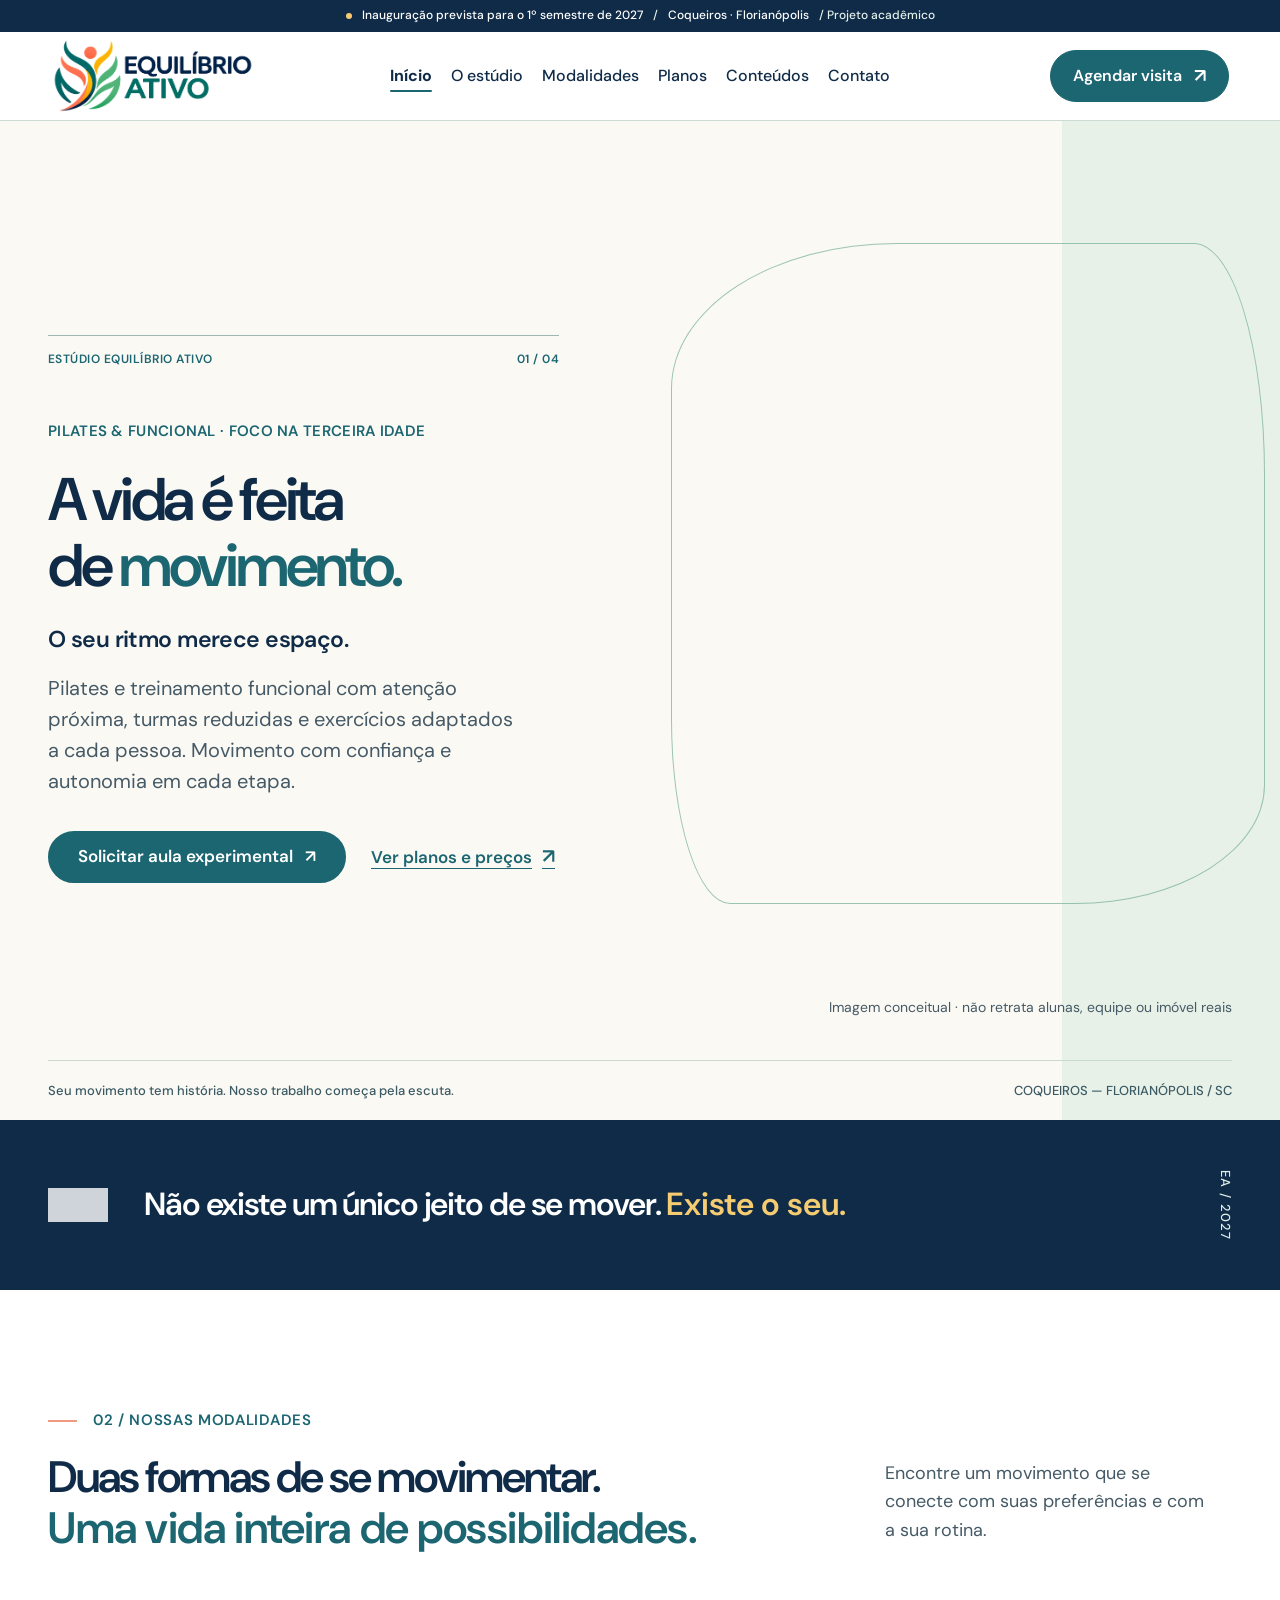
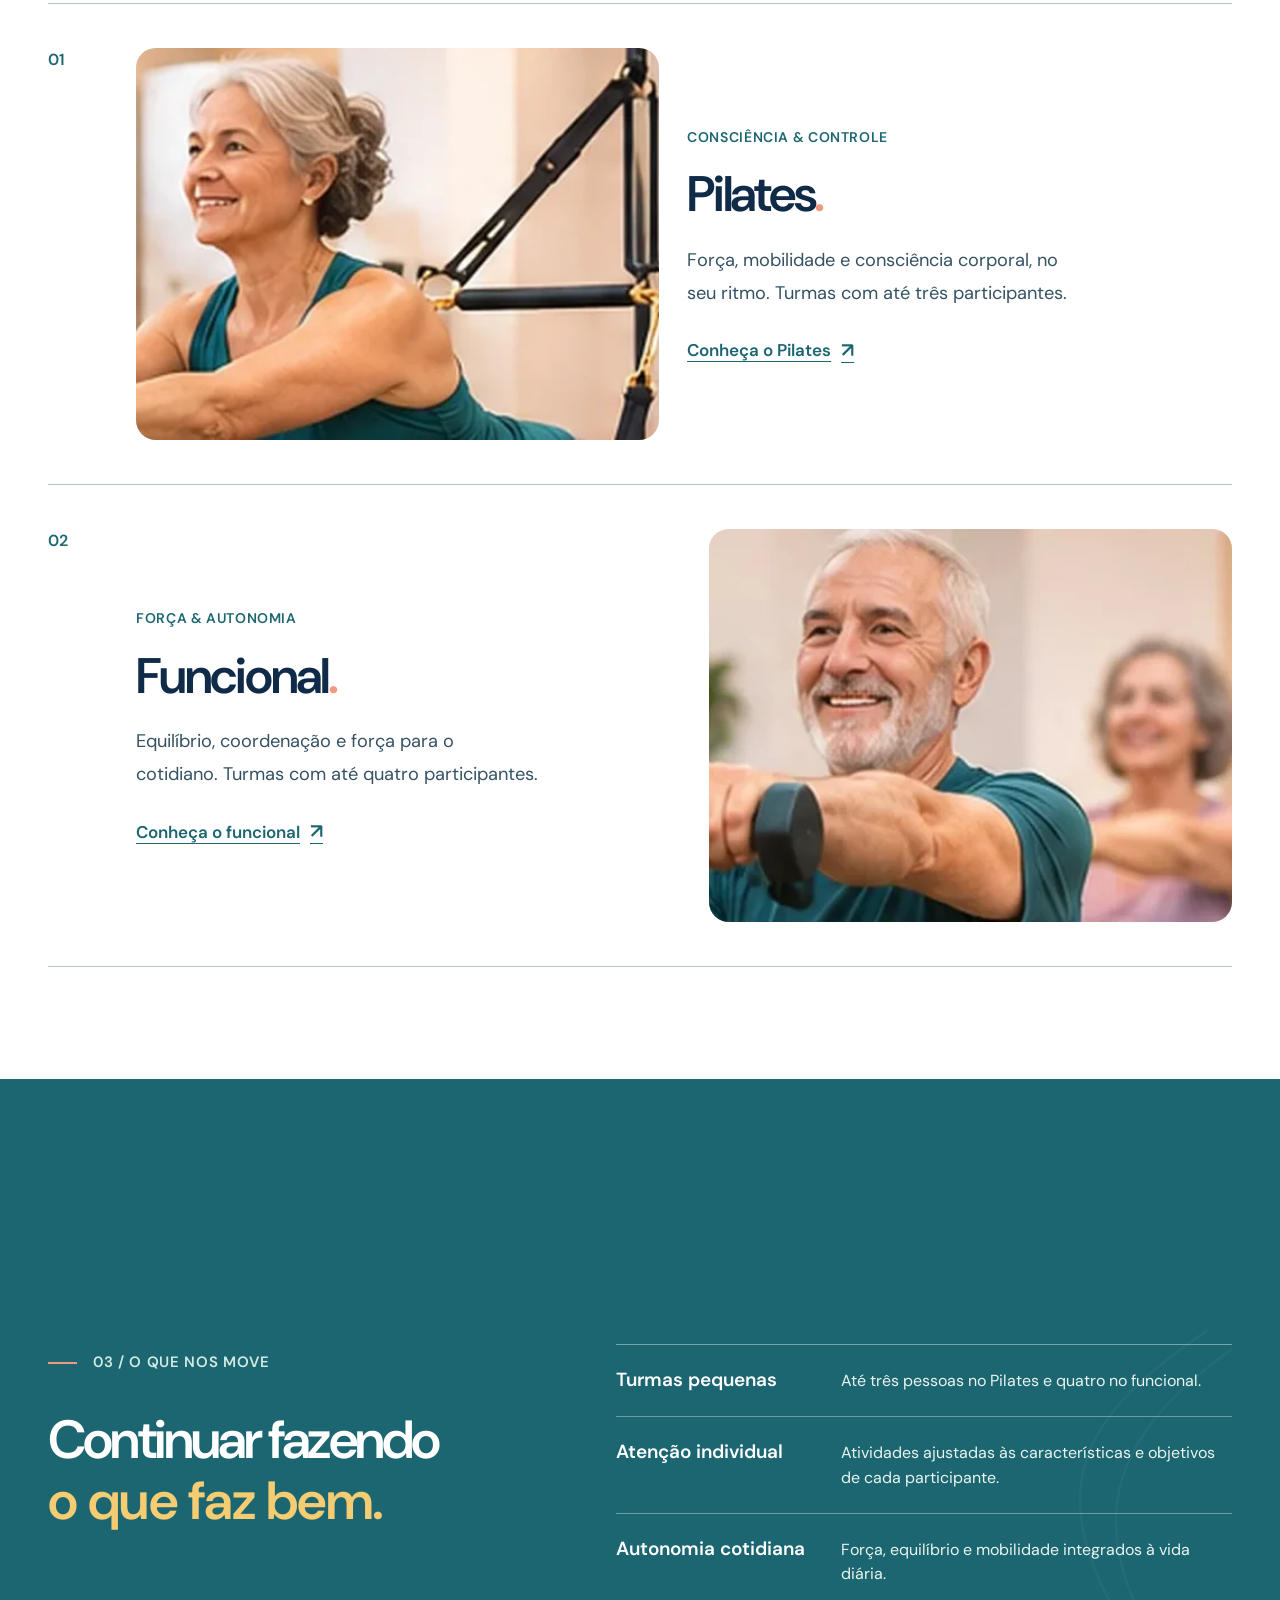
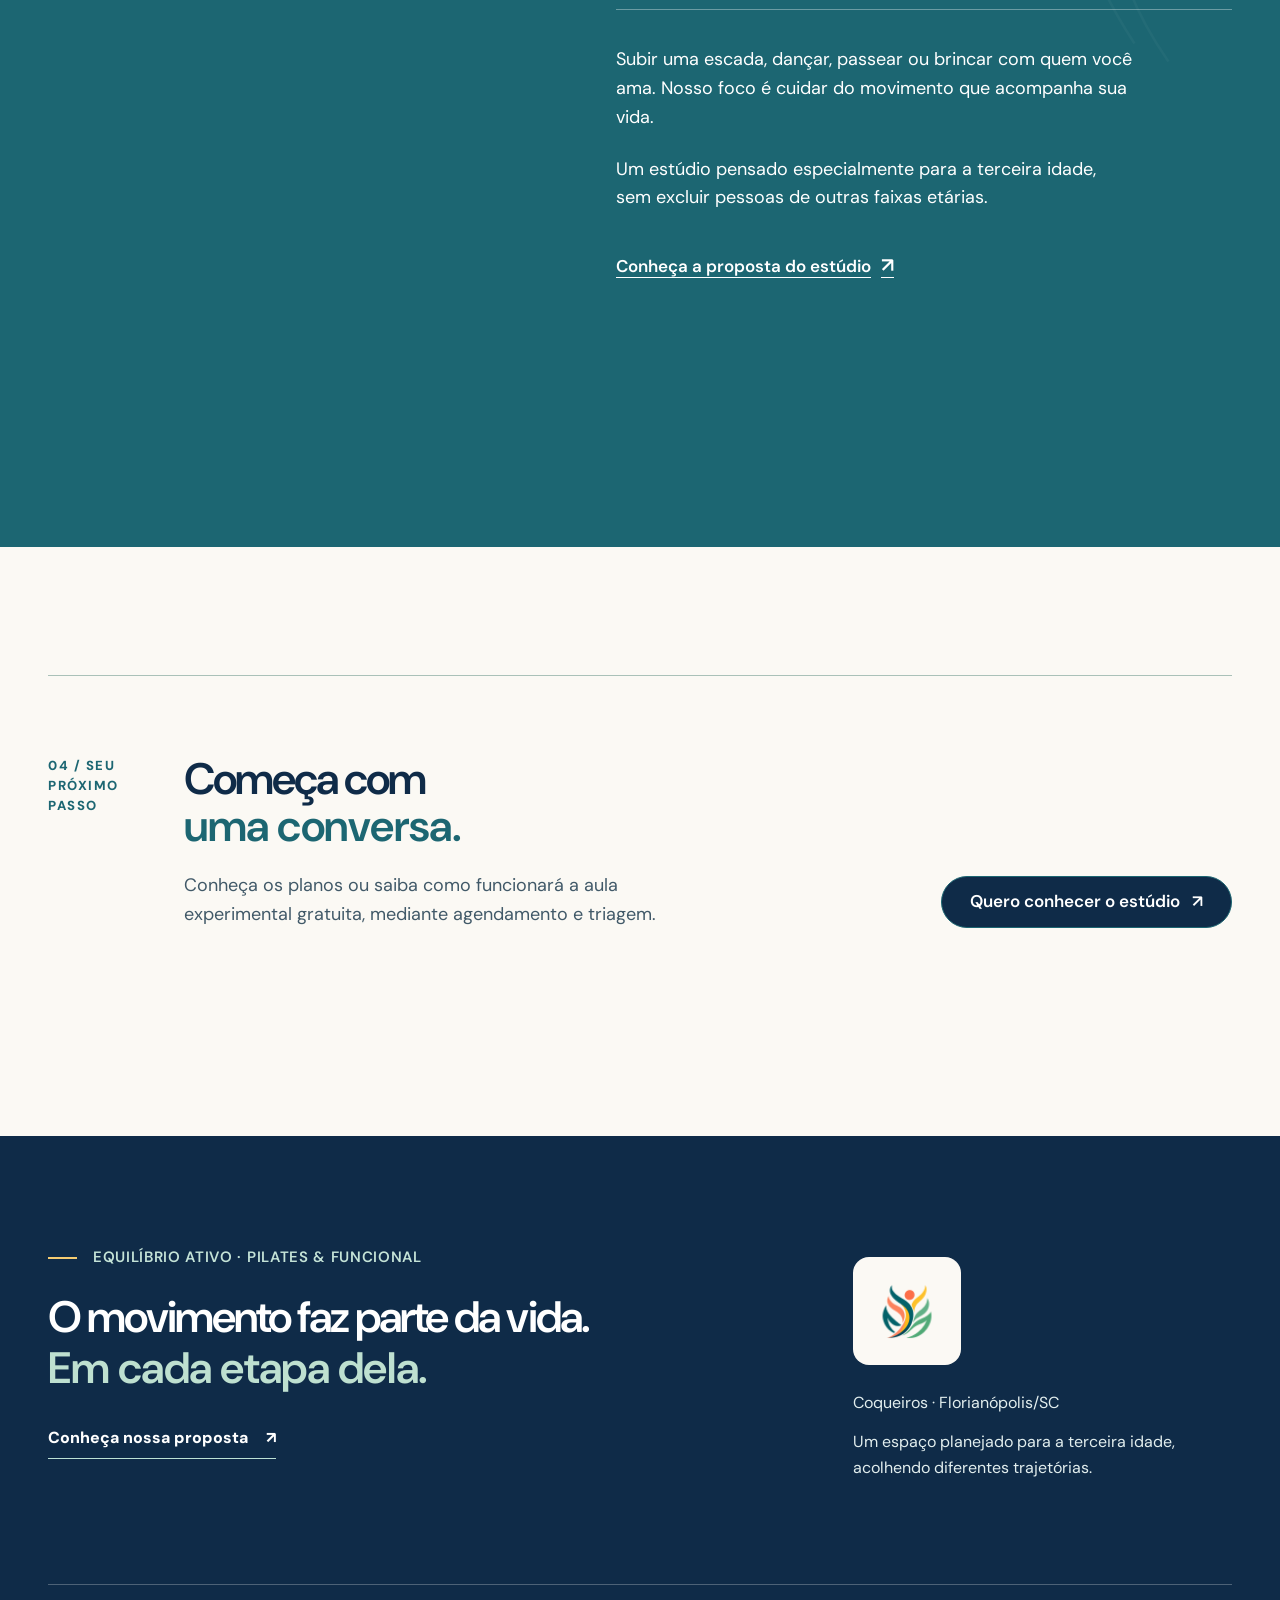
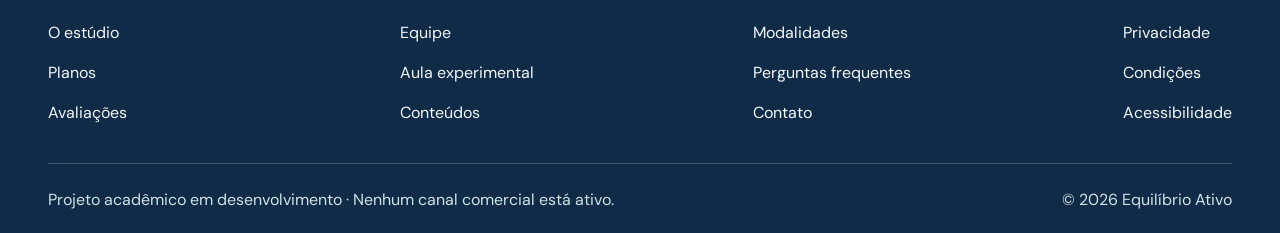
==== commit 3702e783: "logo cabeçalho" ====
--- a/index.html
+++ b/index.html
@@ -55,6 +55,7 @@
   <link rel="stylesheet" href="css/styles.css">
   <link rel="stylesheet" href="css/direcao-de-arte.css">
   <link rel="stylesheet" href="css/organic-modern-wellness.css">
+  <link rel="stylesheet" href="css/logo-cabecalho-equilibrio.css">
 </head>
 
 <body class="page-index">
@@ -70,12 +71,11 @@
     <span class="announcement__academic">/ Projeto acadêmico</span>
   </div>
 
-  <!-- ================= CABEÇALHO ================= -->
   <header class="site-header">
     <div class="header-inner">
 
       <a class="brand" href="index.html" aria-label="Equilíbrio Ativo Pilates e Funcional — voltar ao início">
-        <img class="brand-logo-original" src="assets/images/Logo Equilíbrio Ativo vibrante e orgânico.png" alt="" width="525" height="523">
+        <img class="brand-logo-original" src="assets/images/logo-horizontal-equilibrio-ativo.png" alt="" width="930" height="346">
       </a>
 
       <nav class="main-nav" id="main-nav" aria-label="Navegação principal">
@@ -161,7 +161,7 @@
     <section class="atelier-principle" aria-label="Nosso propósito">
       <div class="container atelier-principle__inner">
         <span class="atelier-principle__leaf" aria-hidden="true">
-          <img src="assets/images/Logo Equilíbrio Ativo vibrante e orgânico.png" alt="" width="290" height="305">
+          <img src="assets/images/logo_horizontal.png" alt="" width="930" height="346">
         </span>
         <p>Não existe um único jeito de se mover. <em>Existe o seu.</em></p>
         <span class="atelier-principle__number">EA / 2027</span>
--- a/css/logo-cabecalho-equilibrio.css
+++ b/css/logo-cabecalho-equilibrio.css
@@ -0,0 +1,53 @@
+/* Equilíbrio Ativo — logo horizontal no cabeçalho de todas as páginas.
+   Carregar este arquivo depois dos demais CSS do projeto. */
+
+.site-header .brand {
+  display: inline-flex;
+  align-items: center;
+  justify-self: start;
+  width: 220px;
+  min-width: 0;
+  height: auto;
+}
+
+.site-header .brand-logo-original {
+  display: block;
+  width: 220px;
+  height: auto;
+  max-width: 100%;
+  max-height: 76px;
+  object-fit: contain;
+  object-position: left center;
+}
+
+@media (min-width: 1251px) {
+  .site-header .header-inner {
+    grid-template-columns: minmax(220px, 1fr) auto minmax(195px, 1fr);
+    align-items: center;
+  }
+
+  .site-header .main-nav { justify-self: center; }
+  .site-header .header-actions { justify-self: end; }
+}
+
+@media (max-width: 1250px) {
+  .site-header .header-inner {
+    grid-template-columns: minmax(0, 1fr) auto;
+    align-items: center;
+  }
+
+  .site-header .brand,
+  .site-header .brand-logo-original { width: 180px; }
+
+  .site-header .brand-logo-original { max-height: 65px; }
+}
+
+@media (max-width: 767px) {
+  .site-header .brand,
+  .site-header .brand-logo-original { width: 154px; }
+
+  .site-header .brand-logo-original { max-height: 54px; }
+}
+
+/* O cabeçalho compacto não deve achatar a logo durante a rolagem. */
+.site-header.is-compact .brand-logo-original { object-fit: contain; }
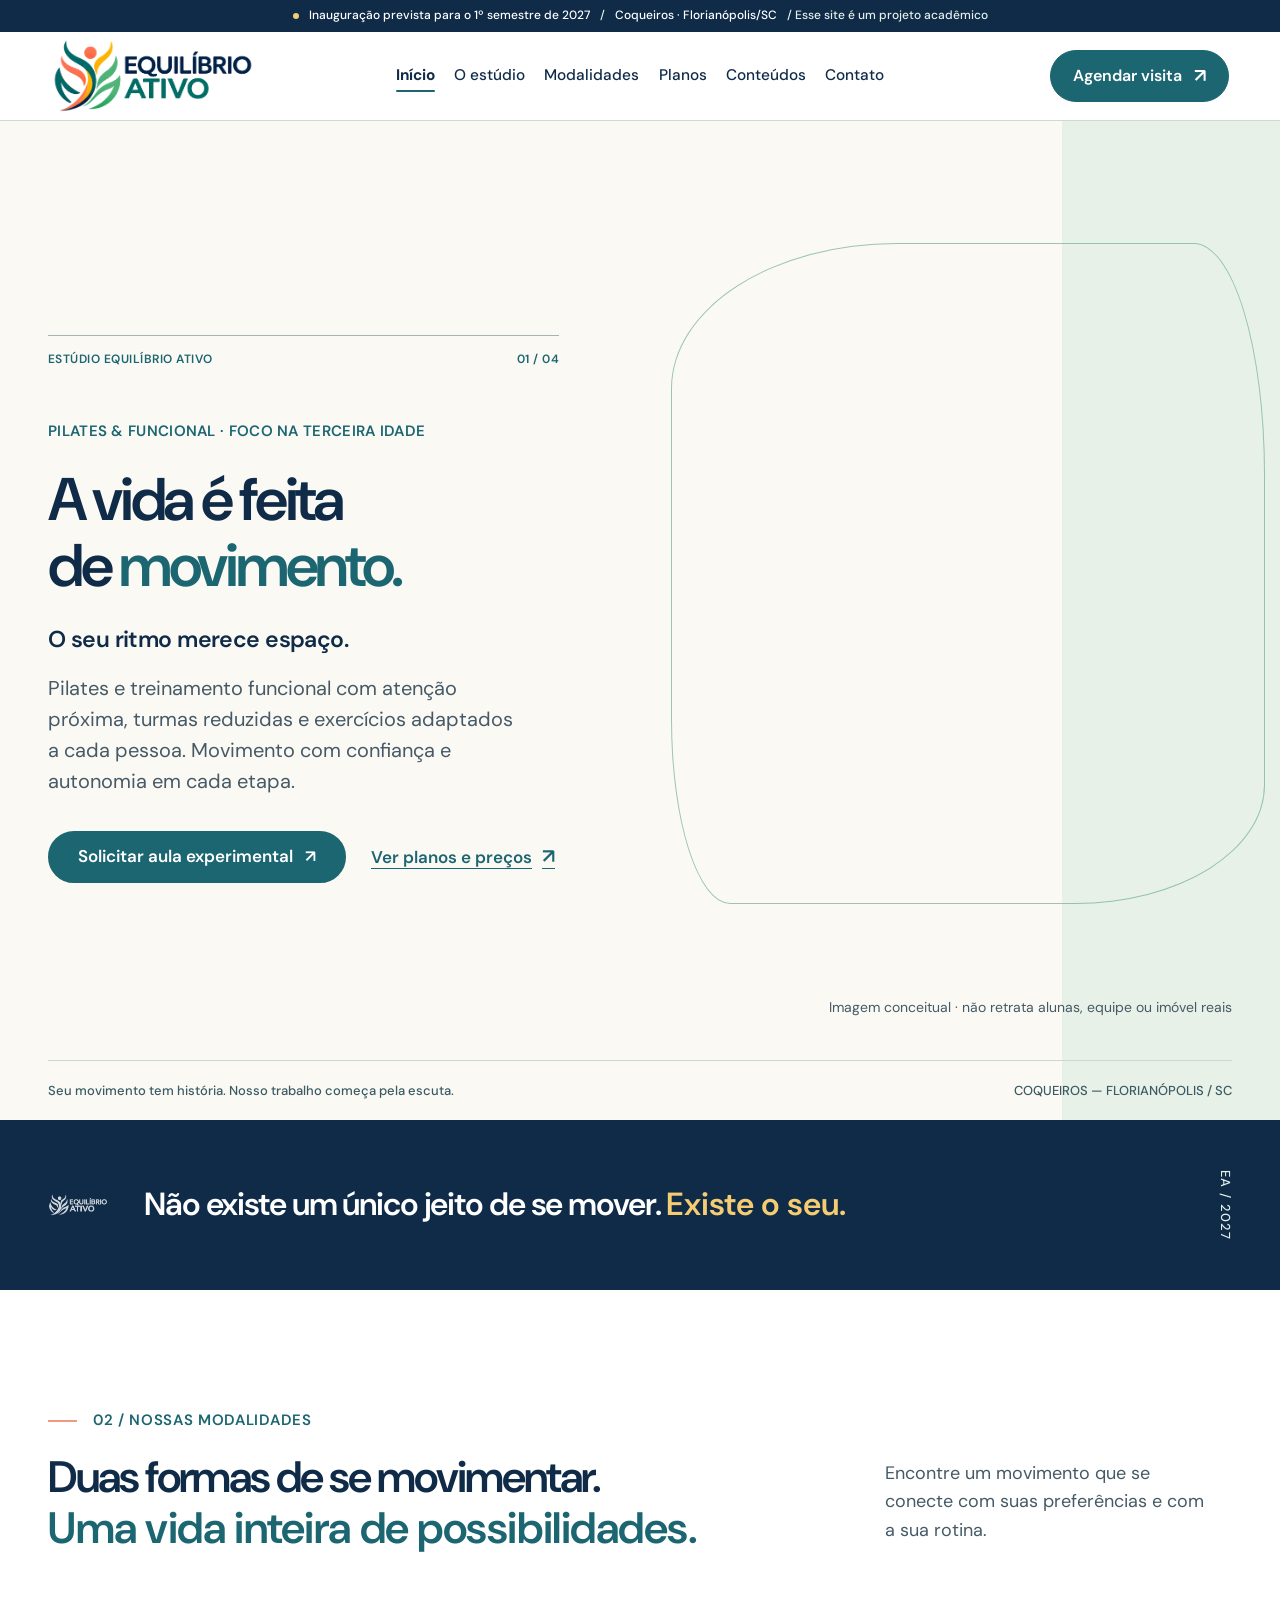
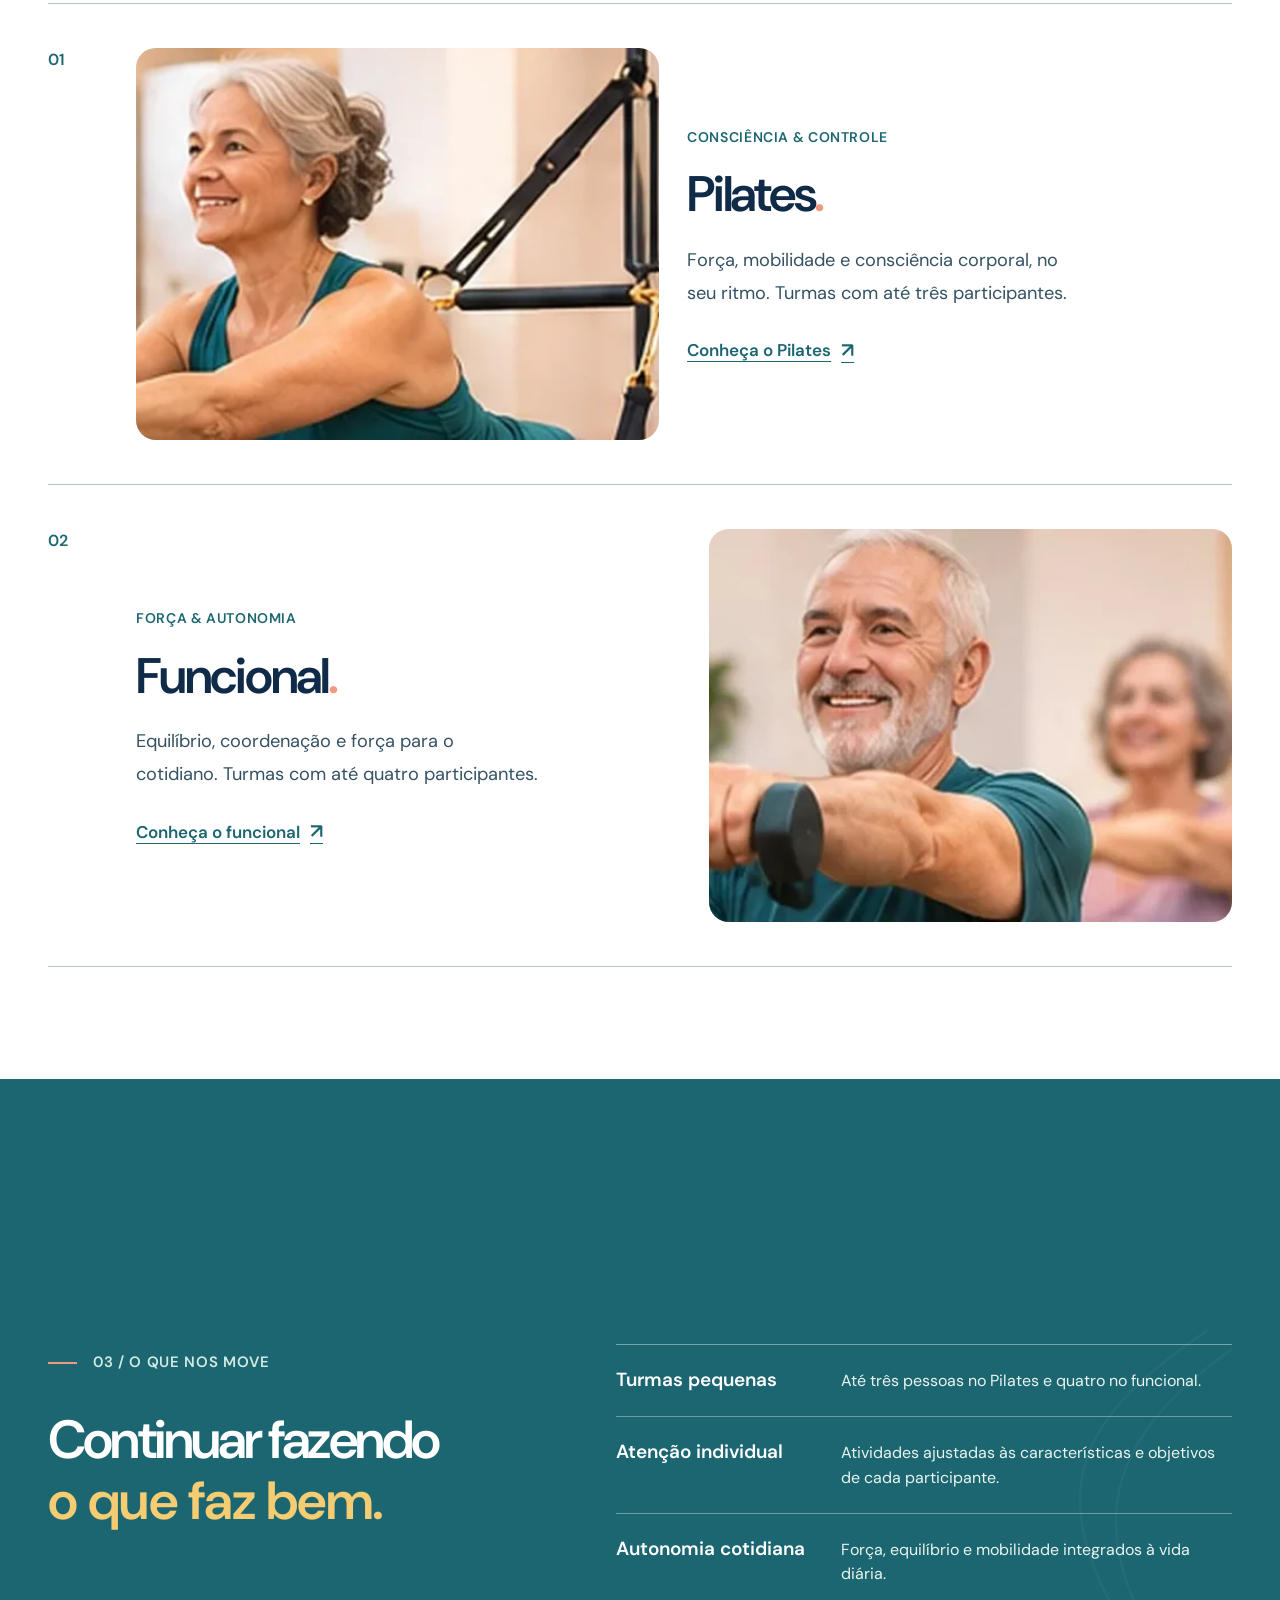
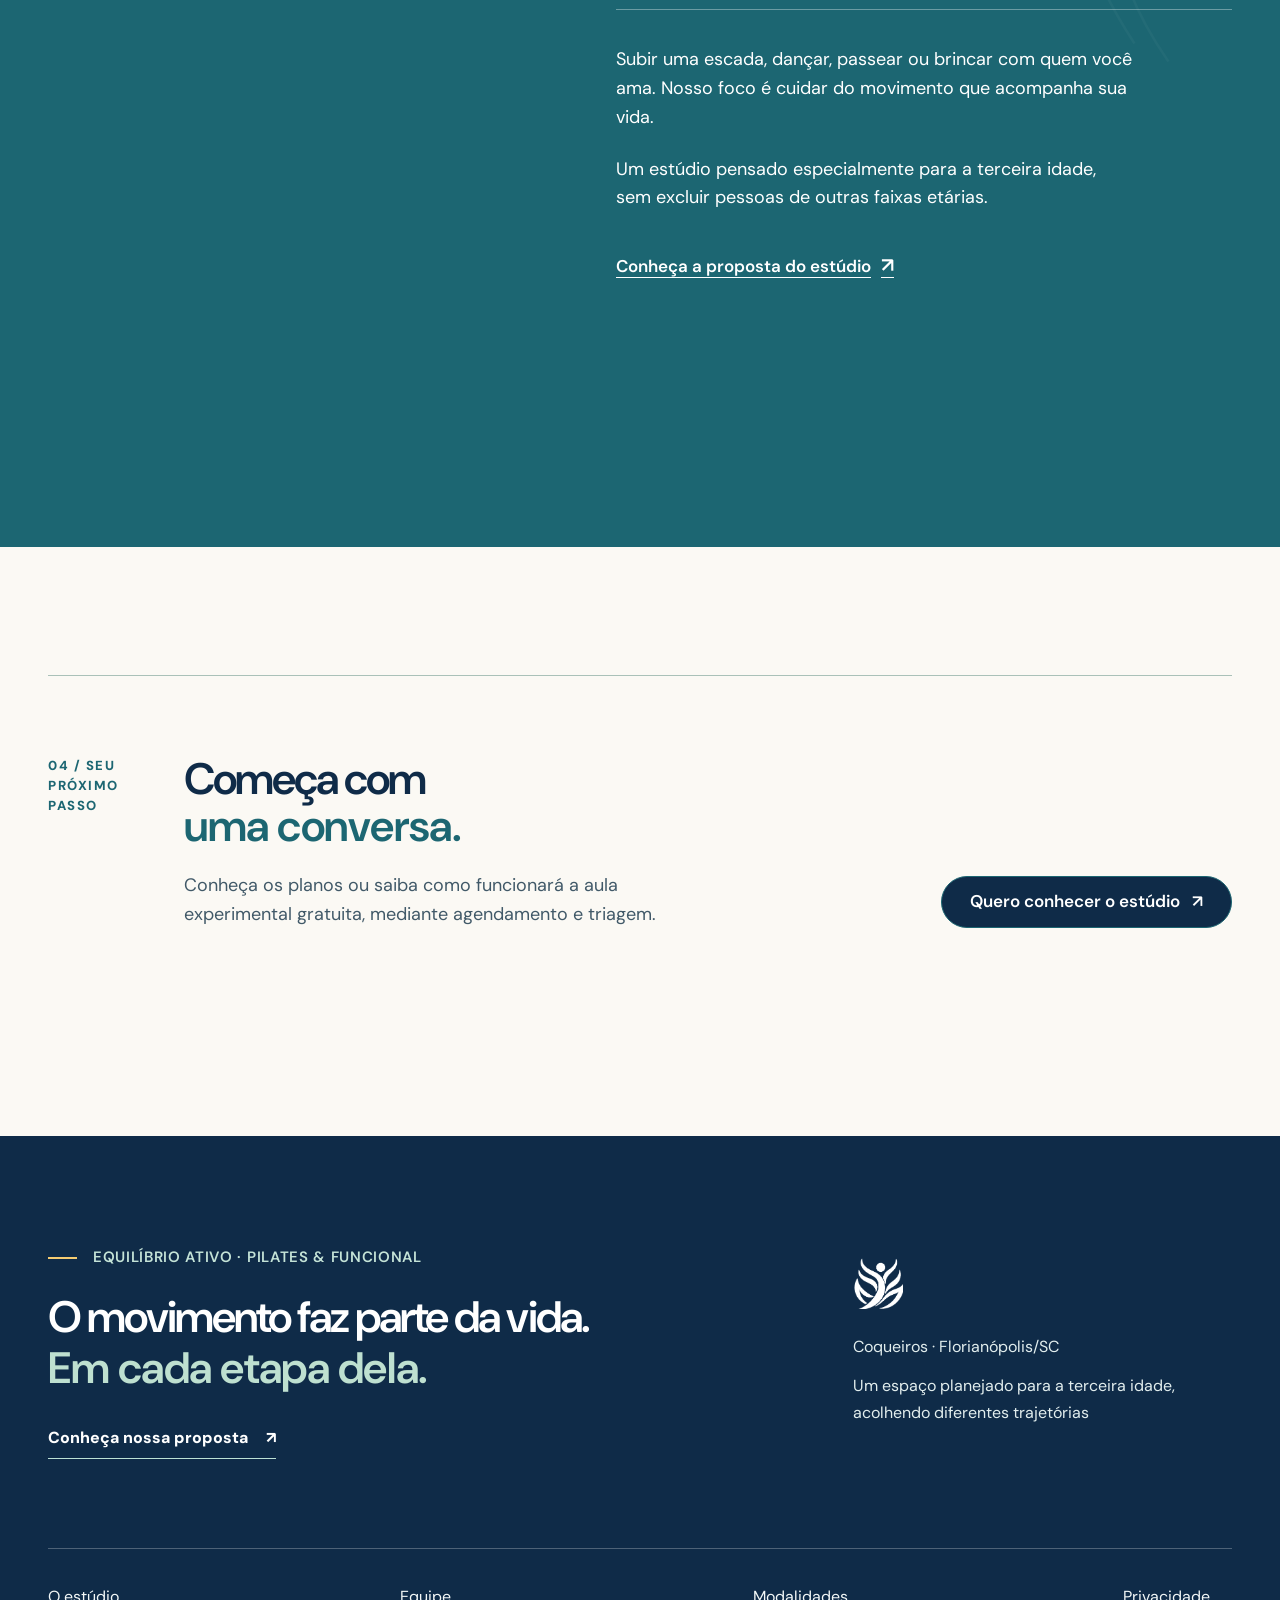
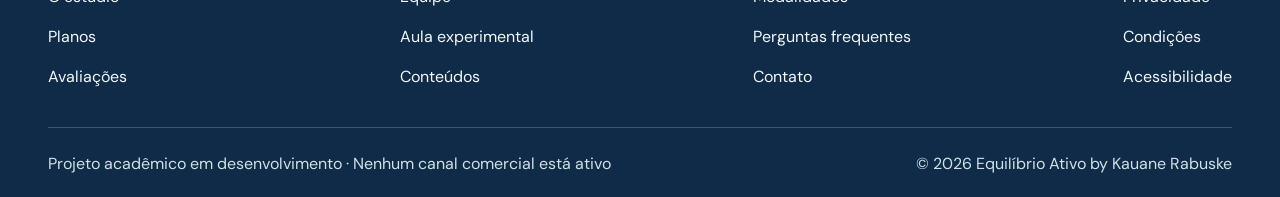
==== commit e17af223: "tamanho da logo" ====
--- a/index.html
+++ b/index.html
@@ -9,7 +9,7 @@
   <meta name="theme-color" content="#0F2B48">
   <meta name="color-scheme" content="light">
 
-  <title>Pilates e funcional para a terceira idade em Coqueiros | Estúdio Equilíbrio Ativo</title>
+  <title>Estúdio Equilíbrio Ativo</title>
   <meta name="description" content="Pilates e treinamento funcional para pessoas na terceira idade em Coqueiros, Florianópolis. Turmas pequenas, atenção personalizada e foco em autonomia.">
 
   <!-- Open Graph -->
@@ -50,8 +50,6 @@
       }
     }
   </script>
-
-  <!-- Estilos -->
   <link rel="stylesheet" href="css/styles.css">
   <link rel="stylesheet" href="css/direcao-de-arte.css">
   <link rel="stylesheet" href="css/organic-modern-wellness.css">
@@ -59,16 +57,13 @@
 </head>
 
 <body class="page-index">
-
   <a class="skip-link" href="#conteudo">Pular para o conteúdo</a>
-
-  <!-- ================= AVISO SUPERIOR ================= -->
   <div class="announcement">
     <span class="announcement__marker" aria-hidden="true"></span>
     <span data-config="launchText">Inauguração prevista para o 1º semestre de 2027</span>
     <span class="announcement__sep" aria-hidden="true">/</span>
-    <span>Coqueiros · Florianópolis</span>
-    <span class="announcement__academic">/ Projeto acadêmico</span>
+    <span>Coqueiros · Florianópolis/SC </span>
+    <span class="announcement__academic">/ Esse site é um projeto acadêmico</span>
   </div>
 
   <header class="site-header">
@@ -77,7 +72,6 @@
       <a class="brand" href="index.html" aria-label="Equilíbrio Ativo Pilates e Funcional — voltar ao início">
         <img class="brand-logo-original" src="assets/images/logo-horizontal-equilibrio-ativo.png" alt="" width="930" height="346">
       </a>
-
       <nav class="main-nav" id="main-nav" aria-label="Navegação principal">
         <a href="index.html" aria-current="page">Início</a>
         <a href="sobre.html">O estúdio</a>
@@ -161,7 +155,7 @@
     <section class="atelier-principle" aria-label="Nosso propósito">
       <div class="container atelier-principle__inner">
         <span class="atelier-principle__leaf" aria-hidden="true">
-          <img src="assets/images/logo_horizontal.png" alt="" width="930" height="346">
+          <img src="assets/images/logo-horizontal-equilibrio-ativo.png" alt="" width="930" height="346">
         </span>
         <p>Não existe um único jeito de se mover. <em>Existe o seu.</em></p>
         <span class="atelier-principle__number">EA / 2027</span>
@@ -316,10 +310,10 @@
 
       <div class="atelier-footer__aside">
         <a class="brand footer-brand" href="index.html" aria-label="Equilíbrio Ativo Pilates e Funcional — voltar ao início">
-          <img class="brand-logo-original" src="assets/images/Emblema Abstrato de Pessoa e Folhas.png" alt="" width="525" height="523">
+          <img class="brand-logo-original" src="assets/images/simbolo-branco.png" alt="Equilíbrio Ativo" width="930" height="346">
         </a>
         <p>Coqueiros · Florianópolis/SC</p>
-        <p>Um espaço planejado para a terceira idade, acolhendo diferentes trajetórias.</p>
+        <p>Um espaço planejado para a terceira idade, acolhendo diferentes trajetórias</p>
       </div>
     </div>
 
@@ -344,8 +338,8 @@
     </div>
 
     <div class="container atelier-footer__bottom">
-      <span>Projeto acadêmico em desenvolvimento · Nenhum canal comercial está ativo.</span>
-      <span>© <span id="copyright-year">2026</span> Equilíbrio Ativo</span>
+      <span>Projeto acadêmico em desenvolvimento · Nenhum canal comercial está ativo </span>
+      <span>© <span id="copyright-year">2026</span> Equilíbrio Ativo by Kauane Rabuske</span>
     </div>
 
   </footer>
--- a/css/organic-modern-wellness.css
+++ b/css/organic-modern-wellness.css
@@ -51,10 +51,10 @@
 .header-inner {height:88px;min-height:88px;max-width:none;width:100%;padding-inline:clamp(48px,4vw,84px);display:grid;grid-template-columns:94px minmax(0,1fr) auto;gap:32px;align-items:center;transition:height .2s ease,min-height .2s ease}
 .site-header.is-compact .header-inner{height:72px;min-height:72px}
 .brand {display:flex;align-items:center;gap:0;justify-self:start;width:85px;height:84px;flex-shrink:0}
-.brand-logo-original {width:85px;height:84px;object-fit:contain;display:block;max-width:none}
+.brand-logo-original {width:85px;height:84px;object-fit:contain;display:block;max-width:none;}
 .site-header.is-compact .brand,.site-header.is-compact .brand-logo-original{height:68px}
 .main-nav {justify-self:end;gap:clamp(12px,1.5vw,25px);align-items:center}
-.main-nav>a:not(.btn){font-size:16px;font-family:var(--font);font-weight:500;padding:15px 0;color:var(--brand-primary)}
+.main-nav>a:not(.btn){font: size 16px;font-family:var(--font);font-weight:500;padding:15px 0;color:var(--brand-primary)}
 .main-nav>a:not(.btn)::after{background:var(--brand-secondary);height:2px;bottom:10px}
 .main-nav>a[aria-current=page]{font-weight:700}
 .header-actions {justify-content:flex-end}
@@ -204,8 +204,8 @@
 .note-panel,.notice,.academic-note {border-radius:var(--radius-md)}
 /* footer / no unrelated brand colors */
 .atelier-footer {background:var(--brand-primary)}
-.atelier-footer .brand {width:108px;height:108px;background:var(--surface-base);border-radius:16px;padding:7px}
-.atelier-footer .brand-logo-original{width:94px;height:94px;filter:none;opacity:1}
+.atelier-footer .brand {display: in line-flex;align-items:center;width:50px;height:auto;background:transparent;border:none; border-radius:0;padding:0}
+.atelier-footer .brand-logo-original{display: block;width:100%;height:auto;max-width:none;filter:brightness(0) invert(1);object-fit:contain;opacity:1}
 .atelier-footer__statement>p:not(.eyebrow){font:600 clamp(28px,3.5vw,44px)/1.17 var(--font);letter-spacing:-.045em}
 .atelier-footer__statement>p:not(.eyebrow) em{font-family:var(--font);font-style:normal;font-weight:600;color:#BEE0D0}
 .atelier-footer__nav nav a,.atelier-footer__bottom{font-size:16px}
@@ -303,8 +303,8 @@
   .faq-list summary{font-size:20px;line-height:1.5}
   .contact-card{padding:24px}
   .grid-3{grid-template-columns:1fr}
-  .atelier-footer .brand {width:98px;height:98px}
-  .atelier-footer .brand-logo-original{width:84px;height:84px}
+  .atelier-footer .brand {width: min(50px, 100%);height:auto}
+  .atelier-footer .brand-logo-original{width:100%;height:auto}
   .atelier-footer__top {grid-template-columns:1fr;gap:36px}
   .atelier-footer__nav{grid-template-columns:1fr;gap:28px}
 }
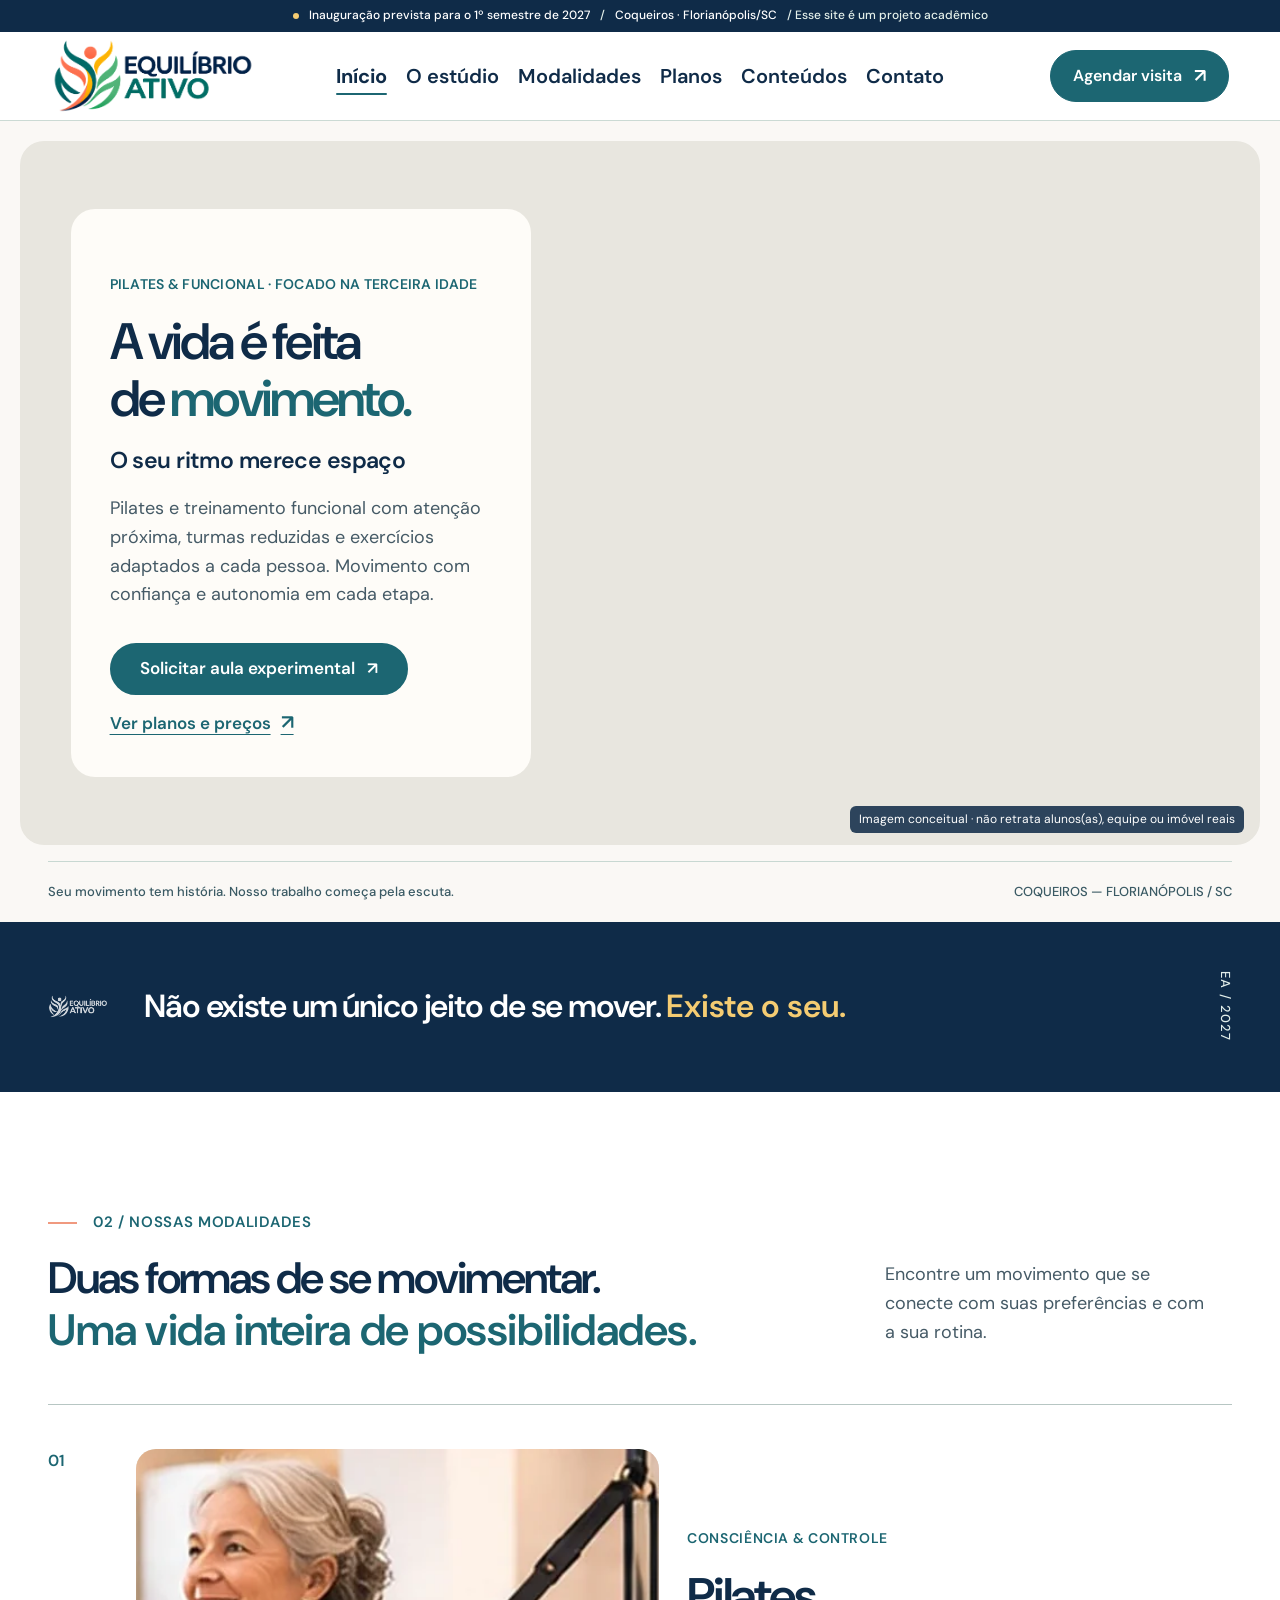
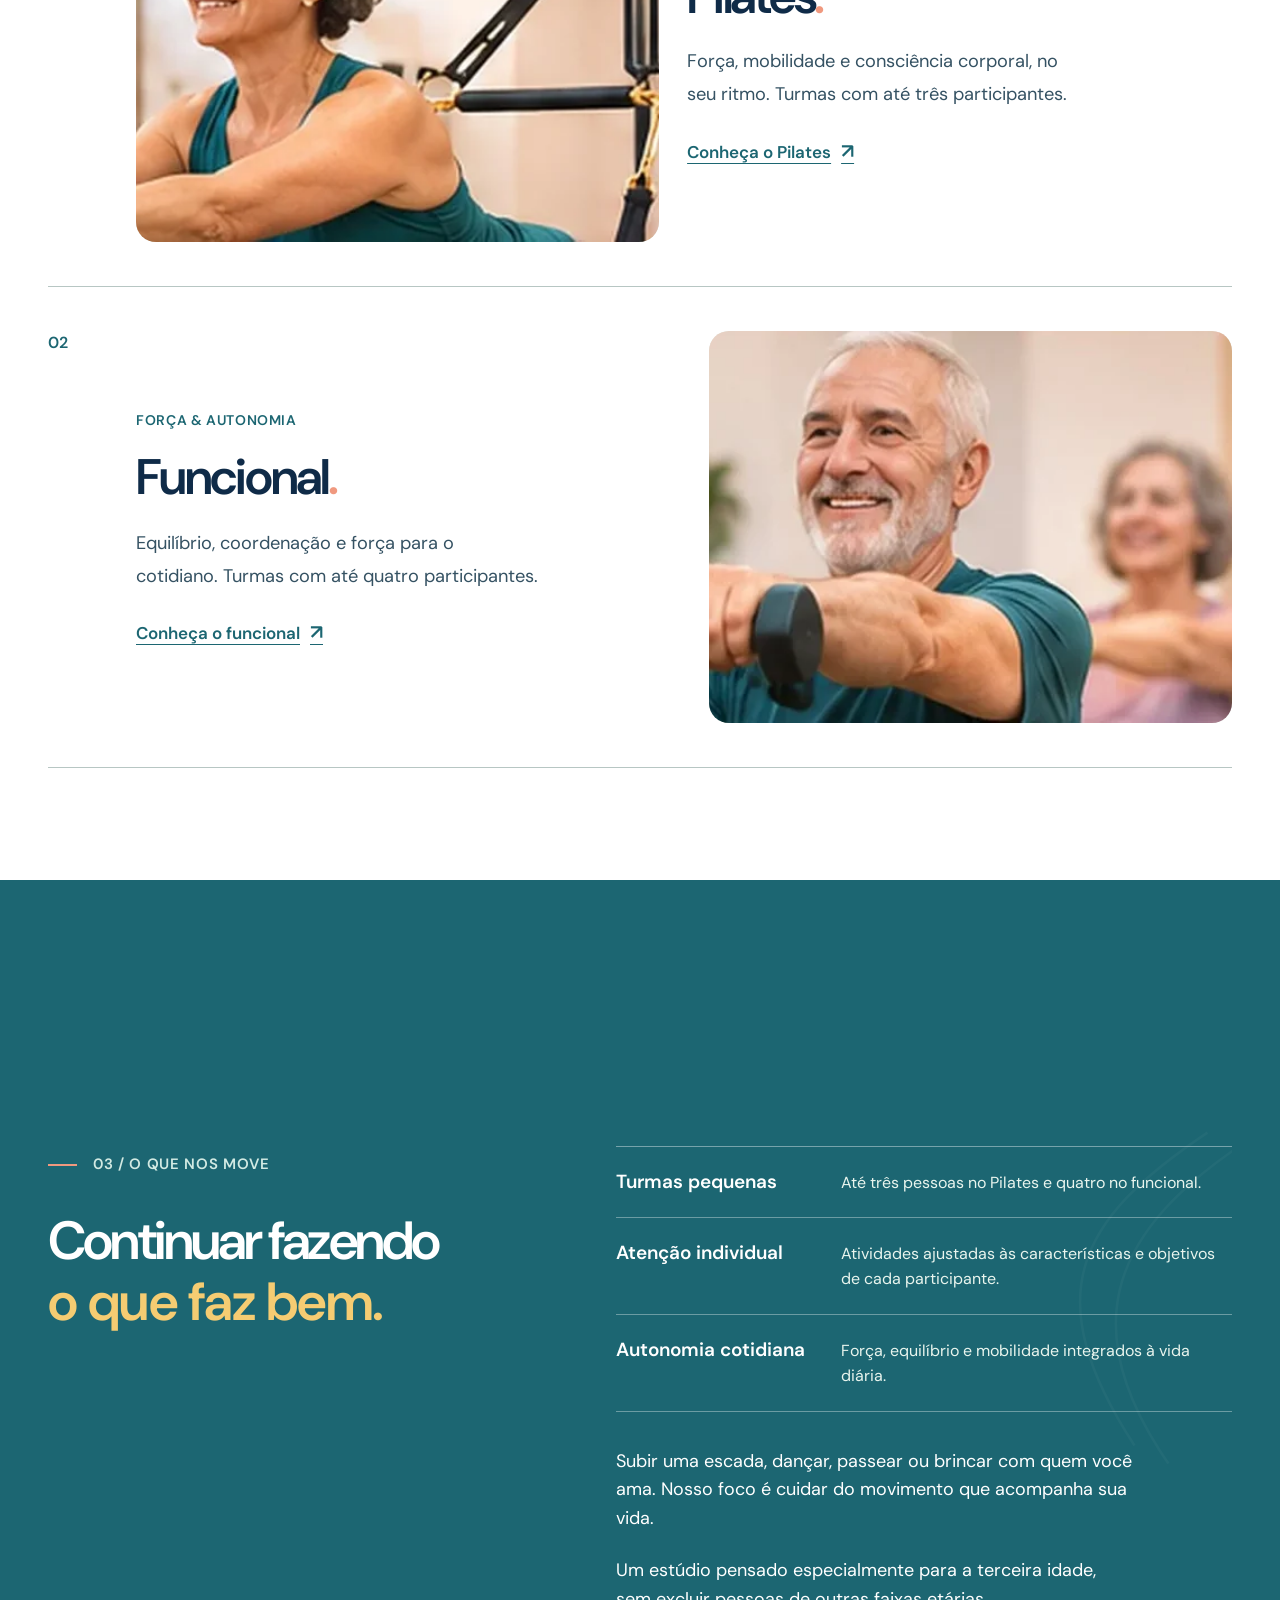
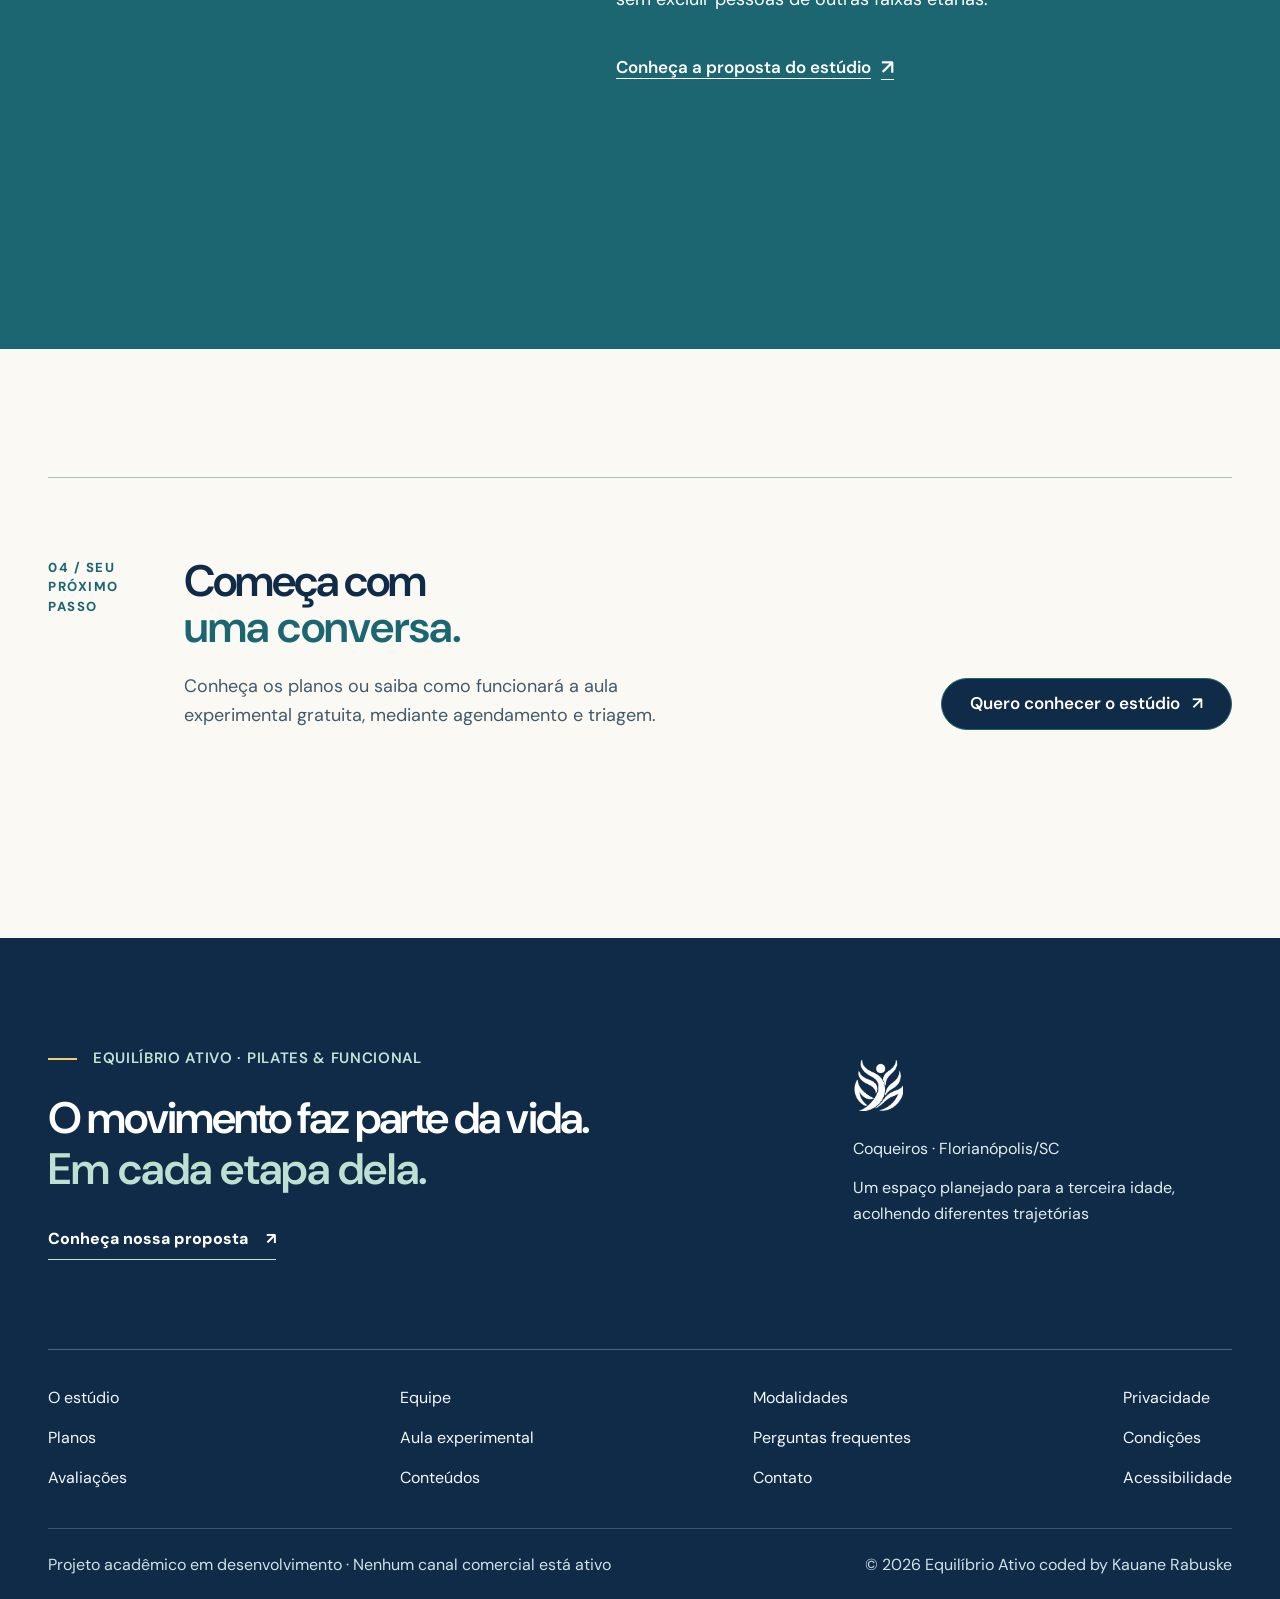
==== commit 5b011a34: "Ajustes de design" ====
--- a/index.html
+++ b/index.html
@@ -1,43 +1,33 @@
 <!DOCTYPE html>
 <html lang="pt-BR">
-
 <head>
-  <!-- Configurações básicas -->
   <meta charset="utf-8">
   <meta name="viewport" content="width=device-width, initial-scale=1">
   <meta name="robots" content="noindex,nofollow">
   <meta name="theme-color" content="#0F2B48">
   <meta name="color-scheme" content="light">
-
   <title>Estúdio Equilíbrio Ativo</title>
   <meta name="description" content="Pilates e treinamento funcional para pessoas na terceira idade em Coqueiros, Florianópolis. Turmas pequenas, atenção personalizada e foco em autonomia.">
-
-  <!-- Open Graph -->
   <meta property="og:locale" content="pt_BR">
   <meta property="og:type" content="website">
   <meta property="og:site_name" content="Estúdio Equilíbrio Ativo">
   <meta property="og:title" content="Pilates e funcional para a terceira idade em Coqueiros | Equilíbrio Ativo">
   <meta property="og:description" content="Pilates e treinamento funcional para pessoas na terceira idade em Coqueiros, Florianópolis. Turmas pequenas, atenção personalizada e foco em autonomia.">
-
-  <!-- Twitter -->
+  <meta property="og:url" content="https://estudioequilibrioativo.com.br/">
+  <meta property="og:image" content="https://estudioequilibrioativo.com.br/assets/images/organic-hero-1800.webp">
+  <meta property="og:image:width" content="1800">
+  <meta property="og:image:height" content="1200">
+  <meta property="og:image:alt" content="Imagem conceitual: duas pessoas da terceira idade se movimentam em colchonetes sob orientação de uma profissional, em ambiente de
   <meta name="twitter:card" content="summary">
   <meta name="twitter:title" content="Pilates e funcional para a terceira idade em Coqueiros | Equilíbrio Ativo">
-
-  <!-- Fontes -->
   <link rel="preconnect" href="https://fonts.googleapis.com">
   <link rel="preconnect" href="https://fonts.gstatic.com" crossorigin>
   <link rel="stylesheet" href="https://fonts.googleapis.com/css2?family=DM+Sans:ital,wght@0,400;0,500;0,600;0,700;1,400;1,500;1,600&display=swap">
-
-  <!-- Ícones -->
   <link rel="icon" type="image/png" href="assets/icons/favicon.png">
   <link rel="apple-touch-icon" href="assets/icons/favicon.png">
-
-  <!-- Scripts -->
   <script defer src="js/config.js"></script>
   <script defer src="js/script.js"></script>
   <script defer src="js/indicadores.js"></script>
-
-  <!-- Dados estruturados (SEO) -->
   <script type="application/ld+json">
     {
       "@context": "https://schema.org",
@@ -54,8 +44,8 @@
   <link rel="stylesheet" href="css/direcao-de-arte.css">
   <link rel="stylesheet" href="css/organic-modern-wellness.css">
   <link rel="stylesheet" href="css/logo-cabecalho-equilibrio.css">
+  <link rel="stylesheet" href="css/hero-imersivo.css">
 </head>
-
 <body class="page-index">
   <a class="skip-link" href="#conteudo">Pular para o conteúdo</a>
   <div class="announcement">
@@ -65,10 +55,8 @@
     <span>Coqueiros · Florianópolis/SC </span>
     <span class="announcement__academic">/ Esse site é um projeto acadêmico</span>
   </div>
-
   <header class="site-header">
     <div class="header-inner">
-
       <a class="brand" href="index.html" aria-label="Equilíbrio Ativo Pilates e Funcional — voltar ao início">
         <img class="brand-logo-original" src="assets/images/logo-horizontal-equilibrio-ativo.png" alt="" width="930" height="346">
       </a>
@@ -83,7 +71,6 @@
           Solicitar aula experimental <span aria-hidden="true">↗</span>
         </a>
       </nav>
-
       <div class="header-actions">
         <a class="header-cta" href="agendamento.html">
           Agendar visita <span aria-hidden="true">↗</span>
@@ -94,26 +81,18 @@
           </svg>
         </button>
       </div>
-
     </div>
   </header>
-
-  <!-- ================= CONTEÚDO PRINCIPAL ================= -->
   <main class="atelier-home" id="conteudo">
-
-    <!-- ---------- 01 · HERO ---------- -->
     <section class="atelier-hero" aria-labelledby="home-title">
       <div class="container atelier-hero__grid">
-
         <div class="atelier-hero__copy">
           <div class="atelier-hero__rule">
             <span>ESTÚDIO EQUILÍBRIO ATIVO</span>
-            <span>01 / 04</span>
-          </div>
-
-          <p class="eyebrow">PILATES &amp; FUNCIONAL · FOCO NA TERCEIRA IDADE</p>
+          </div>
+          <p class="eyebrow">PILATES &amp; FUNCIONAL · FOCADO NA TERCEIRA IDADE</p>
           <h1 id="home-title">A vida é feita de <em>movimento.</em></h1>
-          <p class="atelier-hero__subtitle">O seu ritmo merece espaço.</p>
+          <p class="atelier-hero__subtitle">O seu ritmo merece espaço</p>
           <p class="lead">
             Pilates e treinamento funcional com atenção próxima, turmas reduzidas e exercícios adaptados a cada pessoa. Movimento com confiança e autonomia em cada etapa.
           </p>
@@ -127,7 +106,6 @@
             </a>
           </div>
         </div>
-
         <figure class="atelier-hero__visual organic-hero-photo">
           <picture>
             <source media="(max-width: 767px)" srcset="assets/images/organic-hero-portrait.webp" type="image/webp">
@@ -140,18 +118,14 @@
               decoding="async"
               fetchpriority="high">
           </picture>
-          <figcaption>Imagem conceitual · não retrata alunas, equipe ou imóvel reais</figcaption>
+          <figcaption>Imagem conceitual · não retrata alunos(as), equipe ou imóvel reais</figcaption>
         </figure>
-
-      </div>
-
+      </div>
       <div class="container atelier-hero__foot">
         <span>Seu movimento tem história. Nosso trabalho começa pela escuta.</span>
         <span>COQUEIROS — FLORIANÓPOLIS / SC</span>
       </div>
     </section>
-
-    <!-- ---------- PROPÓSITO ---------- -->
     <section class="atelier-principle" aria-label="Nosso propósito">
       <div class="container atelier-principle__inner">
         <span class="atelier-principle__leaf" aria-hidden="true">
@@ -161,8 +135,6 @@
         <span class="atelier-principle__number">EA / 2027</span>
       </div>
     </section>
-
-    <!-- ---------- 02 · MODALIDADES ---------- -->
     <section class="atelier-moves section" aria-labelledby="move-title">
       <div class="container">
 
@@ -176,10 +148,7 @@
           </div>
           <p>Encontre um movimento que se conecte com suas preferências e com a sua rotina.</p>
         </div>
-
         <div class="atelier-move-list">
-
-          <!-- Pilates -->
           <article class="atelier-move">
             <span class="atelier-move__number">01</span>
 
@@ -195,7 +164,6 @@
                   loading="lazy">
               </picture>
             </div>
-
             <div class="atelier-move__copy">
               <p class="eyebrow">CONSCIÊNCIA &amp; CONTROLE</p>
               <h3>Pilates<span aria-hidden="true">.</span></h3>
@@ -205,8 +173,6 @@
               </a>
             </div>
           </article>
-
-          <!-- Funcional -->
           <article class="atelier-move atelier-move--reverse">
             <span class="atelier-move__number">02</span>
 
@@ -232,20 +198,15 @@
               </a>
             </div>
           </article>
-
-        </div>
-      </div>
-    </section>
-
-    <!-- ---------- 03 · MANIFESTO ---------- -->
+        </div>
+      </div>
+    </section>
     <section class="atelier-manifesto" aria-labelledby="manifesto-title">
       <div class="container atelier-manifesto__grid">
-
         <div>
           <p class="eyebrow">03 / O QUE NOS MOVE</p>
           <h2 id="manifesto-title">Continuar fazendo <em>o que faz bem.</em></h2>
         </div>
-
         <div class="atelier-manifesto__copy">
           <div class="organic-benefits" aria-label="Diferenciais do atendimento">
             <div class="organic-benefit">
@@ -261,44 +222,32 @@
               <p>Força, equilíbrio e mobilidade integrados à vida diária.</p>
             </div>
           </div>
-
           <p>Subir uma escada, dançar, passear ou brincar com quem você ama. Nosso foco é cuidar do movimento que acompanha sua vida.</p>
           <p>Um estúdio pensado especialmente para a terceira idade, sem excluir pessoas de outras faixas etárias.</p>
-
           <a class="text-link" href="sobre.html">
             Conheça a proposta do estúdio <span aria-hidden="true">↗</span>
           </a>
         </div>
-
         <svg class="atelier-manifesto__stroke" aria-hidden="true" viewBox="0 0 360 470" fill="none">
           <path d="M321 -25C115 113 55 230 207 464" stroke="currentColor" stroke-width="4"></path>
           <path d="M377 -8C183 122 105 269 260 492" stroke="currentColor" stroke-width="4"></path>
         </svg>
-
-      </div>
-    </section>
-
-    <!-- ---------- 04 · PRÓXIMO PASSO ---------- -->
+      </div>
+    </section>
     <section class="atelier-next" aria-labelledby="next-title">
       <div class="container atelier-next__inner">
         <span class="atelier-next__side">04 / SEU PRÓXIMO PASSO</span>
-
         <div>
           <h2 id="next-title">Começa com <em>uma conversa.</em></h2>
           <p>Conheça os planos ou saiba como funcionará a aula experimental gratuita, mediante agendamento e triagem.</p>
         </div>
-
         <a class="atelier-next__button" href="agendamento.html">
           Quero conhecer o estúdio <span aria-hidden="true">↗</span>
         </a>
       </div>
     </section>
-
   </main>
-
-  <!-- ================= RODAPÉ ================= -->
   <footer class="atelier-footer">
-
     <div class="container atelier-footer__top">
       <div class="atelier-footer__statement">
         <p class="eyebrow">EQUILÍBRIO ATIVO · PILATES &amp; FUNCIONAL</p>
@@ -307,7 +256,6 @@
           Conheça nossa proposta <span aria-hidden="true">↗</span>
         </a>
       </div>
-
       <div class="atelier-footer__aside">
         <a class="brand footer-brand" href="index.html" aria-label="Equilíbrio Ativo Pilates e Funcional — voltar ao início">
           <img class="brand-logo-original" src="assets/images/simbolo-branco.png" alt="Equilíbrio Ativo" width="930" height="346">
@@ -316,7 +264,6 @@
         <p>Um espaço planejado para a terceira idade, acolhendo diferentes trajetórias</p>
       </div>
     </div>
-
     <div class="container atelier-footer__nav">
       <nav aria-label="Navegação do rodapé">
         <a href="sobre.html">O estúdio</a>
@@ -329,27 +276,21 @@
         <a href="conteudos-educativos.html">Conteúdos</a>
         <a href="contato.html">Contato</a>
       </nav>
-
       <nav aria-label="Informações legais">
         <a href="politica-de-privacidade.html">Privacidade</a>
         <a href="termos-e-cancelamento.html">Condições</a>
         <a href="acessibilidade.html">Acessibilidade</a>
       </nav>
     </div>
-
     <div class="container atelier-footer__bottom">
       <span>Projeto acadêmico em desenvolvimento · Nenhum canal comercial está ativo </span>
-      <span>© <span id="copyright-year">2026</span> Equilíbrio Ativo by Kauane Rabuske</span>
-    </div>
-
+      <span>© <span id="copyright-year">2026</span> Equilíbrio Ativo coded by Kauane Rabuske</span>
+    </div>
   </footer>
-
-  <!-- ================= VOLTAR AO TOPO ================= -->
   <button class="back-to-top" type="button" aria-label="Voltar ao topo" hidden>
     <svg aria-hidden="true" viewBox="0 0 24 24" fill="none" stroke="currentColor" stroke-width="1.9" stroke-linecap="round" stroke-linejoin="round">
       <path d="M12 19V5m-6 6 6-6 6 6"></path>
     </svg>
   </button>
-
 </body>
 </html>
--- a/css/direcao-de-arte.css
+++ b/css/direcao-de-arte.css
@@ -56,7 +56,7 @@
 .brand-wordmark strong span {font:inherit!important;letter-spacing:inherit!important;color:inherit!important}
 .brand-wordmark .brand-subline {font-family:var(--font);color:var(--teal);font-weight:800;font-size:.52rem!important;letter-spacing:.095em!important;line-height:1.1!important;margin-top:7px}
 .main-nav {display:flex;align-items:center;justify-content:center;gap:clamp(13px,1.55vw,29px);white-space:nowrap}
-.main-nav>a:not(.btn) {position:relative;color:var(--navy);font-family:var(--font);font-size:.87rem;font-weight:750;line-height:1.4;padding:16px 0;transition:color .2s}
+.main-nav>a:not(.btn) {position:relative;color:var(--navy);font-family:var(--font);font-size:1.08rem;font-weight:750;line-height:1.4;padding:16px 0;transition:color .2s}
 .main-nav>a:not(.btn)::after {content:'';position:absolute;left:0;right:100%;bottom:9px;height:2px;background:var(--coral);transition:right .23s ease}
 .main-nav>a:not(.btn):hover::after,.main-nav>a[aria-current=page]::after {right:0}
 .main-nav>a[aria-current=page]{color:var(--teal)}
@@ -87,7 +87,7 @@
 .atelier-hero:before {content:"";position:absolute;right:0;top:0;width:32%;height:100%;background:#E5F0E8;pointer-events:none}
 .atelier-hero__grid {position:relative;z-index:1;display:grid;grid-template-columns:minmax(0,1.04fr) minmax(0,.96fr);gap:clamp(36px,5vw,85px);align-items:center;min-height:min(690px,calc(100svh - 164px))}
 .atelier-hero__copy {padding:10px 0 50px;position:relative}
-.atelier-hero__rule {display:flex;justify-content:space-between;align-items:center;max-width:86%;border-top:1px solid #9FB6B5;padding-top:14px;margin-bottom:clamp(35px,5vw,66px);font:800 .75rem/1.5 var(--font);letter-spacing:.115em;color:var(--teal)}
+.atelier-hero__rule {display:flex;justify-content:space-between;align-items:center;max-width:86%;border-top:none solid #9FB6B5;padding-top:0 ;margin-bottom:clamp(35px,5vw,66px);font:800 .75rem/1.5 var(--font);letter-spacing:.115em;color:var(--teal)}
 .atelier-hero__copy .eyebrow {color:#286876;font-size:.82rem;letter-spacing:.115em}
 .atelier-hero__copy .eyebrow:before{display:none}
 .atelier-hero__copy h1 {font-size:clamp(3.75rem,5.7vw,6.25rem);line-height:1.04;max-width:12ch;letter-spacing:-.069em;margin:0 0 23px}
--- a/css/organic-modern-wellness.css
+++ b/css/organic-modern-wellness.css
@@ -54,7 +54,7 @@
 .brand-logo-original {width:85px;height:84px;object-fit:contain;display:block;max-width:none;}
 .site-header.is-compact .brand,.site-header.is-compact .brand-logo-original{height:68px}
 .main-nav {justify-self:end;gap:clamp(12px,1.5vw,25px);align-items:center}
-.main-nav>a:not(.btn){font: size 16px;font-family:var(--font);font-weight:500;padding:15px 0;color:var(--brand-primary)}
+.main-nav>a:not(.btn){font-size:20px;font-family:var(--font);font-weight:600;padding:15px 0;color:var(--brand-primary)}
 .main-nav>a:not(.btn)::after{background:var(--brand-secondary);height:2px;bottom:10px}
 .main-nav>a[aria-current=page]{font-weight:700}
 .header-actions {justify-content:flex-end}
--- a/css/hero-imersivo.css
+++ b/css/hero-imersivo.css
@@ -0,0 +1,185 @@
+/* HERO IMERSIVO — Equilíbrio Ativo
+   Colocar APÓS organic-modern-wellness.css em index.html.
+   Não modifica outras páginas nem as cores da marca. */
+
+/* Remove a linha superior, sem esconder o nome do estúdio. */
+.page-index .atelier-hero__rule {
+  border-top: 0 !important;
+  padding-top: 0 !important;
+  margin-bottom: 22px;
+  max-width: none;
+}
+.page-index .atelier-hero__rule span:last-child { display: none; }
+
+/* Imagem ampla atrás de um painel editorial, como na referência. */
+.page-index .atelier-hero {
+  padding-top: 20px;
+  background: #FAF8F5;
+}
+.page-index .atelier-hero::before { display: none; }
+.page-index .atelier-hero__grid {
+  position: relative;
+  isolation: isolate;
+  display: grid;
+  grid-template-columns: minmax(0, 1fr);
+  align-items: center;
+  width: min(1800px, calc(100% - 40px));
+  max-width: none;
+  min-height: clamp(580px, 55vw, 730px);
+  margin-inline: auto;
+  padding: clamp(24px, 4vw, 60px);
+  gap: 0;
+  overflow: hidden;
+  border-radius: 24px;
+  background: #E8E6DF;
+}
+.page-index .atelier-hero__copy {
+  position: relative;
+  z-index: 2;
+  grid-column: 1;
+  grid-row: 1;
+  align-self: center;
+  width: min(460px, 100%);
+  margin: 0;
+  padding: clamp(26px, 3vw, 44px);
+  border-radius: 24px;
+  background: rgba(255, 253, 249, .97);
+}
+.page-index .atelier-hero__copy h1 {
+  font-size: clamp(38px, 4vw, 56px);
+  max-width: none;
+  line-height: 1.11;
+  margin-bottom: 18px;
+}
+.page-index .atelier-hero__copy .eyebrow {
+  margin-bottom: 20px;
+  font-size: 14px;
+}
+.page-index .atelier-hero__subtitle {
+  font-size: clamp(20px, 2.1vw, 23px);
+}
+.page-index .atelier-hero__copy .lead {
+  font-size: 18px;
+  line-height: 1.6;
+  max-width: 42ch;
+}
+.page-index .atelier-hero__copy .hero-actions {
+  gap: 12px;
+}
+/* O figure fica atrás do painel de texto. */
+.page-index .atelier-hero__grid .organic-hero-photo {
+  position: absolute !important;
+  inset: 0 !important;
+  z-index: 0;
+  display: block !important;
+  width: 100% !important;
+  height: 100% !important;
+  min-height: 0 !important;
+  margin: 0 !important;
+  padding: 0 !important;
+  overflow: hidden !important;
+  border-radius: inherit;
+  background: none !important;
+}
+.page-index .organic-hero-photo::before {
+  content: none !important;
+  display: none !important;
+}
+.page-index .organic-hero-photo picture {
+  display: block;
+  width: 100%;
+  height: 100% !important;
+  aspect-ratio: auto !important;
+  border-radius: 0 !important;
+  overflow: hidden;
+}
+.page-index .organic-hero-photo picture img {
+  display: block;
+  width: 100% !important;
+  height: 100% !important;
+  max-height: none !important;
+  object-fit: cover !important;
+  object-position: center center !important;
+}
+.page-index .organic-hero-photo figcaption {
+  position: absolute !important;
+  right: 16px;
+  bottom: 12px;
+  left: auto;
+  z-index: 2;
+  max-width: none;
+  width: max-content;
+  white-space: nowrap;
+  padding: 5px 9px !important;
+  border-radius: 6px;
+  background: rgba(15, 43, 72, .86) !important;
+  color: white !important;
+  font-size: 12px !important;
+  text-align: right;
+}
+.page-index .atelier-hero__foot {
+  margin-top: 16px;
+}
+
+/* No celular o texto fica ANTES da imagem, evitando sua sobreposição. */
+@media (max-width: 767px) {
+  .page-index .atelier-hero { padding-top: 16px; }
+  .page-index .atelier-hero__grid {
+    display: flex;
+    flex-direction: column;
+    gap: 0;
+    width: auto;
+    padding: 0;
+    min-height: 0;
+    overflow: visible;
+    border-radius: 20px;
+    background: transparent;
+    white-space: normal;
+    max-width: 92%;
+  }
+  .page-index .atelier-hero__copy {
+    order: 0;
+    width: 100%;
+    padding: 28px 24px;
+    border-radius: 20px 20px 0 0;
+    background: #FFFDFA;
+  }
+  .page-index .atelier-hero__copy h1 {
+    font-size: clamp(36px, 9.6vw, 44px);
+    max-width: none;
+  }
+  .page-index .atelier-hero__copy .lead {font-size: 18px;}
+  .page-index .atelier-hero__grid .organic-hero-photo {
+    order: 1;
+    position: relative !important;
+    inset: auto !important;
+    display: block !important;
+    width: 100% !important;
+    height: auto !important;
+    margin: 0 !important;
+    overflow: hidden !important;
+    border-radius: 0 0 20px 20px;
+  }
+  .page-index .organic-hero-photo picture {
+    display: block;
+    width: 100%;
+    height: auto !important;
+    aspect-ratio: 4 / 5 !important;
+    border-radius: 0 0 20px 20px !important;
+  }
+  .page-index .organic-hero-photo picture img {
+    width: 100% !important;
+    height: 100% !important;
+    object-fit: cover !important;
+    object-position: 52% center !important;
+  }
+  .page-index .organic-hero-photo figcaption {
+    right: 8px;
+    bottom: 7px;
+    max-width: 92%;
+    font-size: 11px !important;
+  }
+}
+@media (prefers-reduced-motion: reduce) {
+  .page-index .atelier-hero * { transition: none !important; }
+}
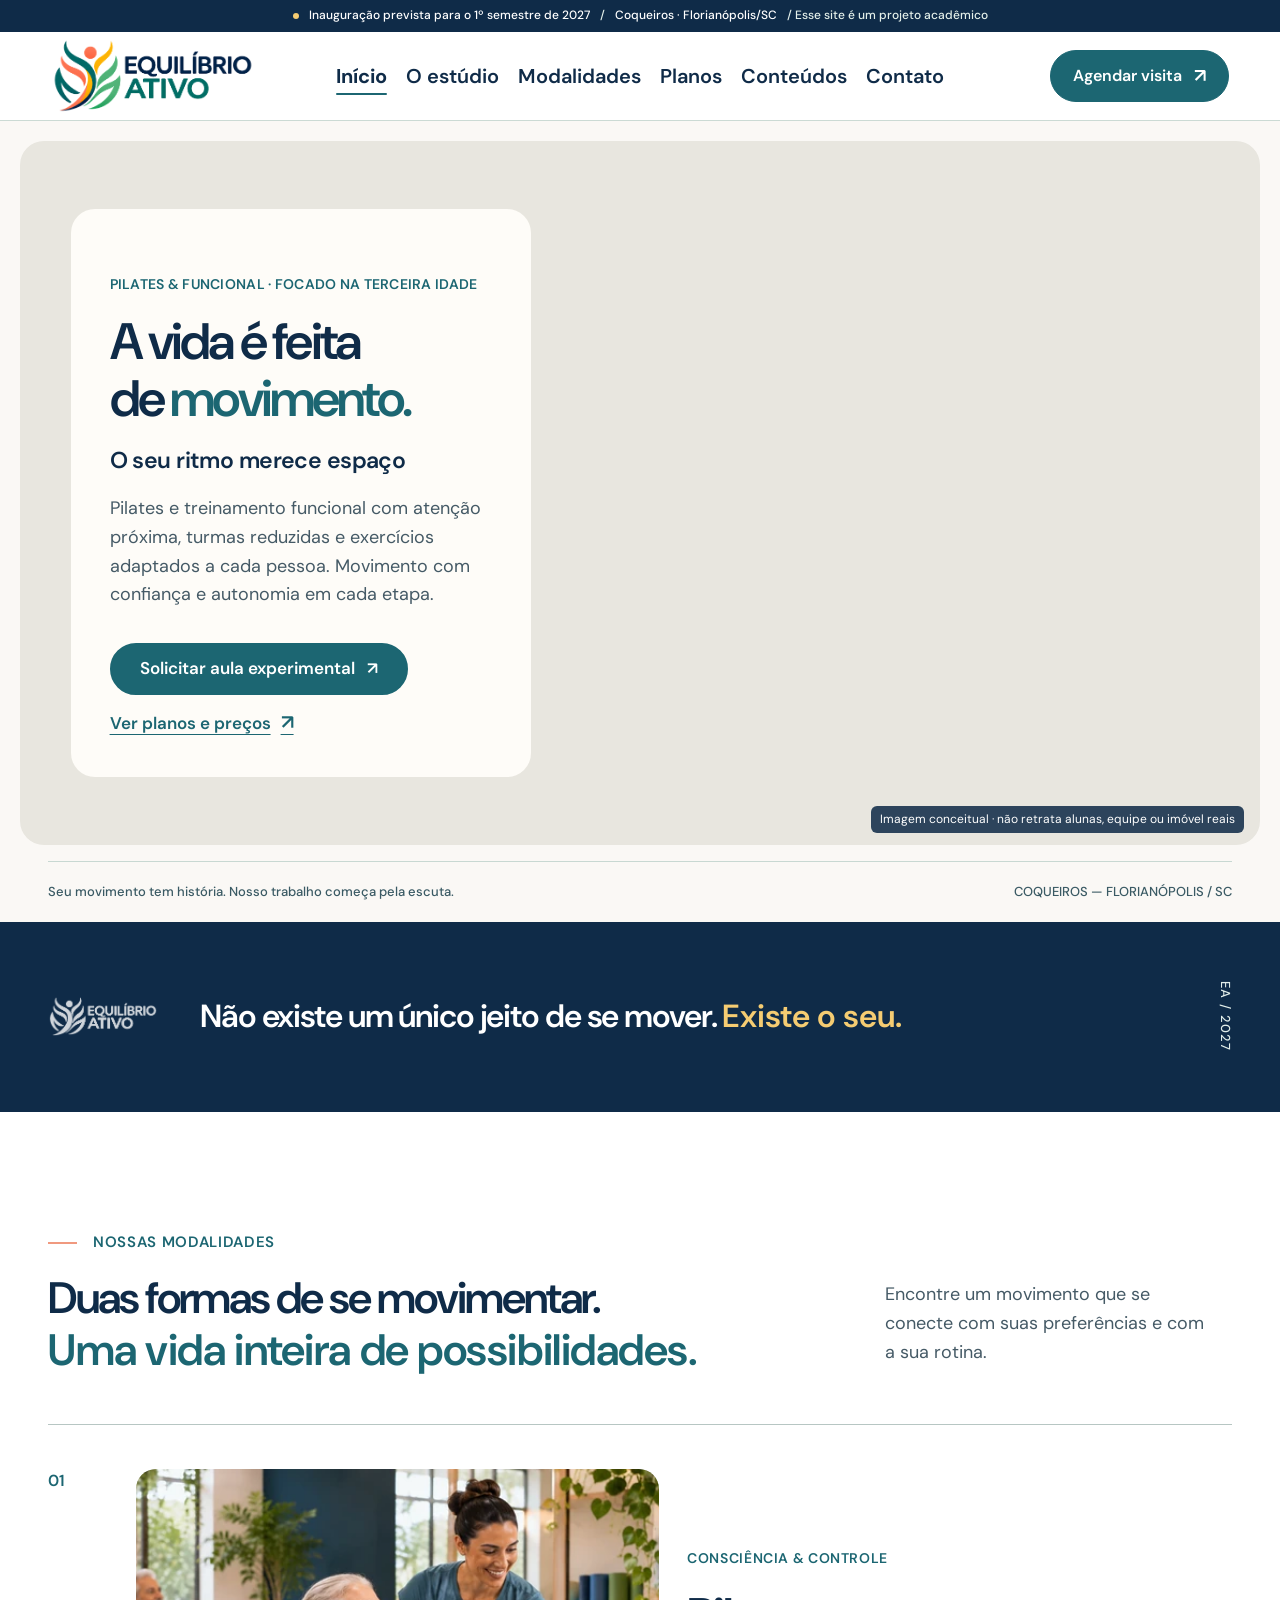
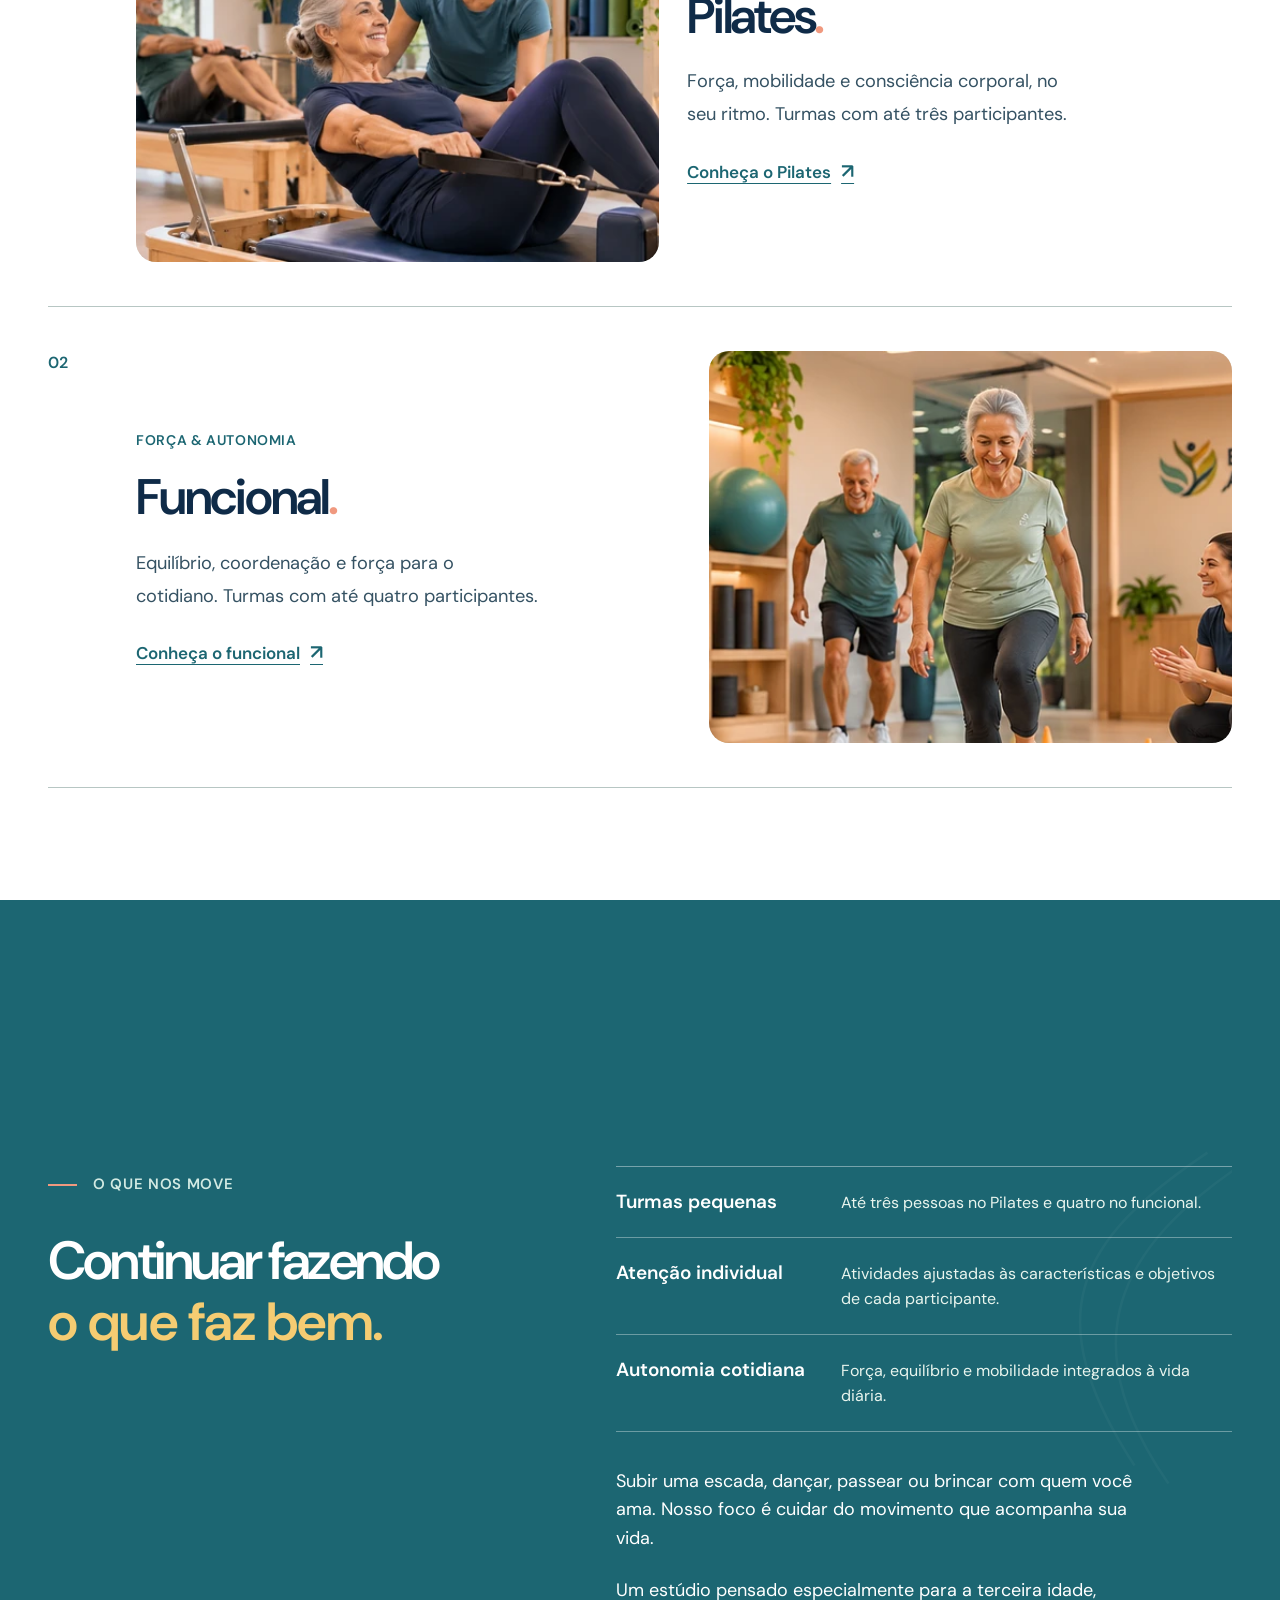
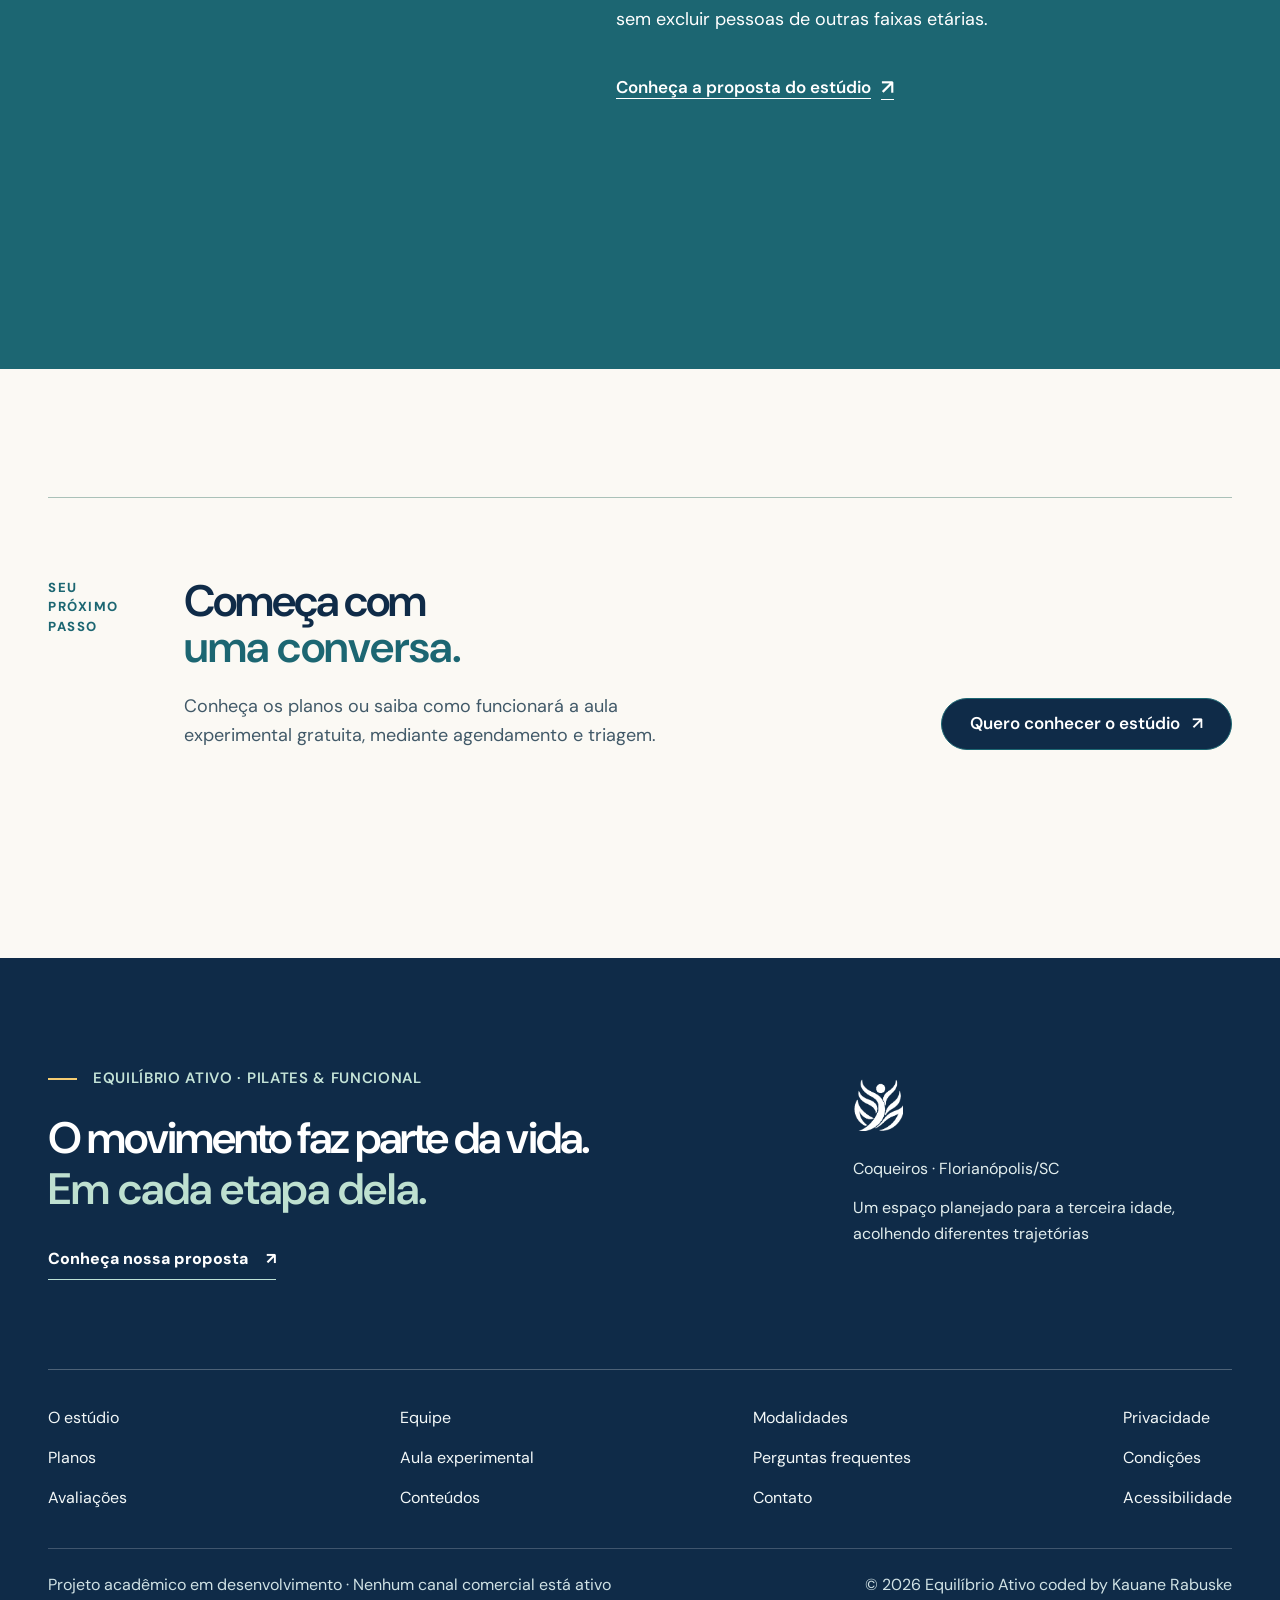
==== commit 92f1b314: "mudanças de design" ====
--- a/index.html
+++ b/index.html
@@ -108,17 +108,17 @@
         </div>
         <figure class="atelier-hero__visual organic-hero-photo">
           <picture>
-            <source media="(max-width: 767px)" srcset="assets/images/organic-hero-portrait.webp" type="image/webp">
-            <source sizes="(max-width: 1199px) 50vw, 700px" srcset="assets/images/organic-hero-990.webp 990w, assets/images/organic-hero-1800.webp 1800w" type="image/webp">
+            <source media="(max-width: 767px)" srcset="assets/images/Foto_Equilibrio_Ativo_Hero_768x1024.png" type="image/webp">
+            <source sizes="(max-width: 1199px) 50vw, 700px" srcset="assets/images/Foto_Equilibrio_Ativo_Hero_990x660.png 990w, assets/images/Foto_Equilibrio_Ativo_Hero_1800x1200.png 1800w" type="png">
             <img
-              src="assets/images/organic-hero-1800.webp"
+              src="assets/images/Foto_Equilibrio_Ativo_Hero_1800x1200.png"
               alt="Imagem conceitual: duas pessoas da terceira idade se movimentam em colchonetes sob orientação de uma profissional, em ambiente de Pilates acolhedor"
               width="1800"
               height="1200"
               decoding="async"
               fetchpriority="high">
           </picture>
-          <figcaption>Imagem conceitual · não retrata alunos(as), equipe ou imóvel reais</figcaption>
+          <figcaption>Imagem conceitual · não retrata alunas, equipe ou imóvel reais</figcaption>
         </figure>
       </div>
       <div class="container atelier-hero__foot">
@@ -140,7 +140,7 @@
 
         <div class="atelier-section-head">
           <div>
-            <p class="eyebrow">02 / NOSSAS MODALIDADES</p>
+            <p class="eyebrow">NOSSAS MODALIDADES</p>
             <h2 id="move-title">
               Duas formas de se movimentar.<br>
               <em>Uma vida inteira de possibilidades.</em>
@@ -157,7 +157,7 @@
                 <source sizes="(max-width:760px) 100vw, 42vw" srcset="assets/images/organic-pilates-650.webp 650w, assets/images/organic-pilates-1000.webp 1000w" type="image/webp">
                 <img
                   src="assets/images/organic-pilates-1000.webp"
-                  alt="Mulher da terceira idade durante uma atividade de Pilates com aparelho de resistência, em imagem conceitual"
+                  alt="Imagem conceitual de mulher idosa praticando Pilates no reformer com acompanhamento de uma instrutora"
                   width="1000"
                   height="540"
                   decoding="async"
@@ -181,7 +181,7 @@
                 <source sizes="(max-width:760px) 100vw, 42vw" srcset="assets/images/organic-funcional-650.webp 650w, assets/images/organic-funcional-1000.webp 1000w" type="image/webp">
                 <img
                   src="assets/images/organic-funcional-1000.webp"
-                  alt="Homem da terceira idade realizando exercício de força com halter, em imagem conceitual"
+                  alt="Imagem conceitual de mulher idosa realizando exercício de equilíbrio com orientação profissional em estúdio de treinamento funcional"
                   width="1000"
                   height="540"
                   decoding="async"
@@ -204,7 +204,7 @@
     <section class="atelier-manifesto" aria-labelledby="manifesto-title">
       <div class="container atelier-manifesto__grid">
         <div>
-          <p class="eyebrow">03 / O QUE NOS MOVE</p>
+          <p class="eyebrow">O QUE NOS MOVE</p>
           <h2 id="manifesto-title">Continuar fazendo <em>o que faz bem.</em></h2>
         </div>
         <div class="atelier-manifesto__copy">
@@ -236,7 +236,7 @@
     </section>
     <section class="atelier-next" aria-labelledby="next-title">
       <div class="container atelier-next__inner">
-        <span class="atelier-next__side">04 / SEU PRÓXIMO PASSO</span>
+        <span class="atelier-next__side">SEU PRÓXIMO PASSO</span>
         <div>
           <h2 id="next-title">Começa com <em>uma conversa.</em></h2>
           <p>Conheça os planos ou saiba como funcionará a aula experimental gratuita, mediante agendamento e triagem.</p>
--- a/css/organic-modern-wellness.css
+++ b/css/organic-modern-wellness.css
@@ -89,8 +89,8 @@
 .atelier-hero__foot{padding-block:20px;margin-top:42px;font-size:13px;font-weight:500;letter-spacing:0}
 /* PURPOSE: brand is expressive without decorative starbursts */
 .atelier-principle {background:var(--brand-primary)}
-.atelier-principle__inner{grid-template-columns:64px 1fr auto;min-height:170px;gap:32px}
-.atelier-principle__leaf {width:60px;height:64px;display:block}
+.atelier-principle__inner{grid-template-columns:120px minmax(0, 1fr) auto;min-height: 190px; gap: 32px; align-items: center;}
+.atelier-principle__leaf {width: 110px;height: 120px;display:block}
 .atelier-principle__leaf img{width:100%;height:100%;object-fit:contain;filter:grayscale(1) brightness(0) invert(1);opacity:.8}
 .atelier-principle p{font:600 clamp(24px,2.5vw,36px)/1.3 var(--font);letter-spacing:-.035em;color:#FFF;max-width:37ch}
 .atelier-principle p em {font-family:var(--font);font-style:normal;color:var(--brand-sun);font-weight:600}
@@ -260,8 +260,8 @@
   .organic-hero-photo:before {inset:3% -2% 17% 5%;transform:none}
   .organic-hero-photo figcaption{font-size:13px;padding-top:12px!important;text-align:left}
   .atelier-hero__foot{margin-top:22px;padding-block:14px;flex-direction:column;gap:4px;font-size:13px}
-  .atelier-principle__inner{grid-template-columns:44px minmax(0,1fr);gap:20px;min-height:150px;padding-block:28px}
-  .atelier-principle__leaf{width:42px;height:46px}
+  .atelier-principle__inner{ grid-template-columns: 76px minmax(0, 1fr); gap: 20px; min-height: 150px; padding-block: 28px; align-items: center; }
+  .atelier-principle__leaf{ width: 72px; height: 80px; }
   .atelier-principle p{font-size:24px;line-height:1.3}
   .atelier-section-head{display:block;margin-bottom:32px}
   .atelier-section-head>p{font-size:18px;max-width:65ch;margin-top:24px}
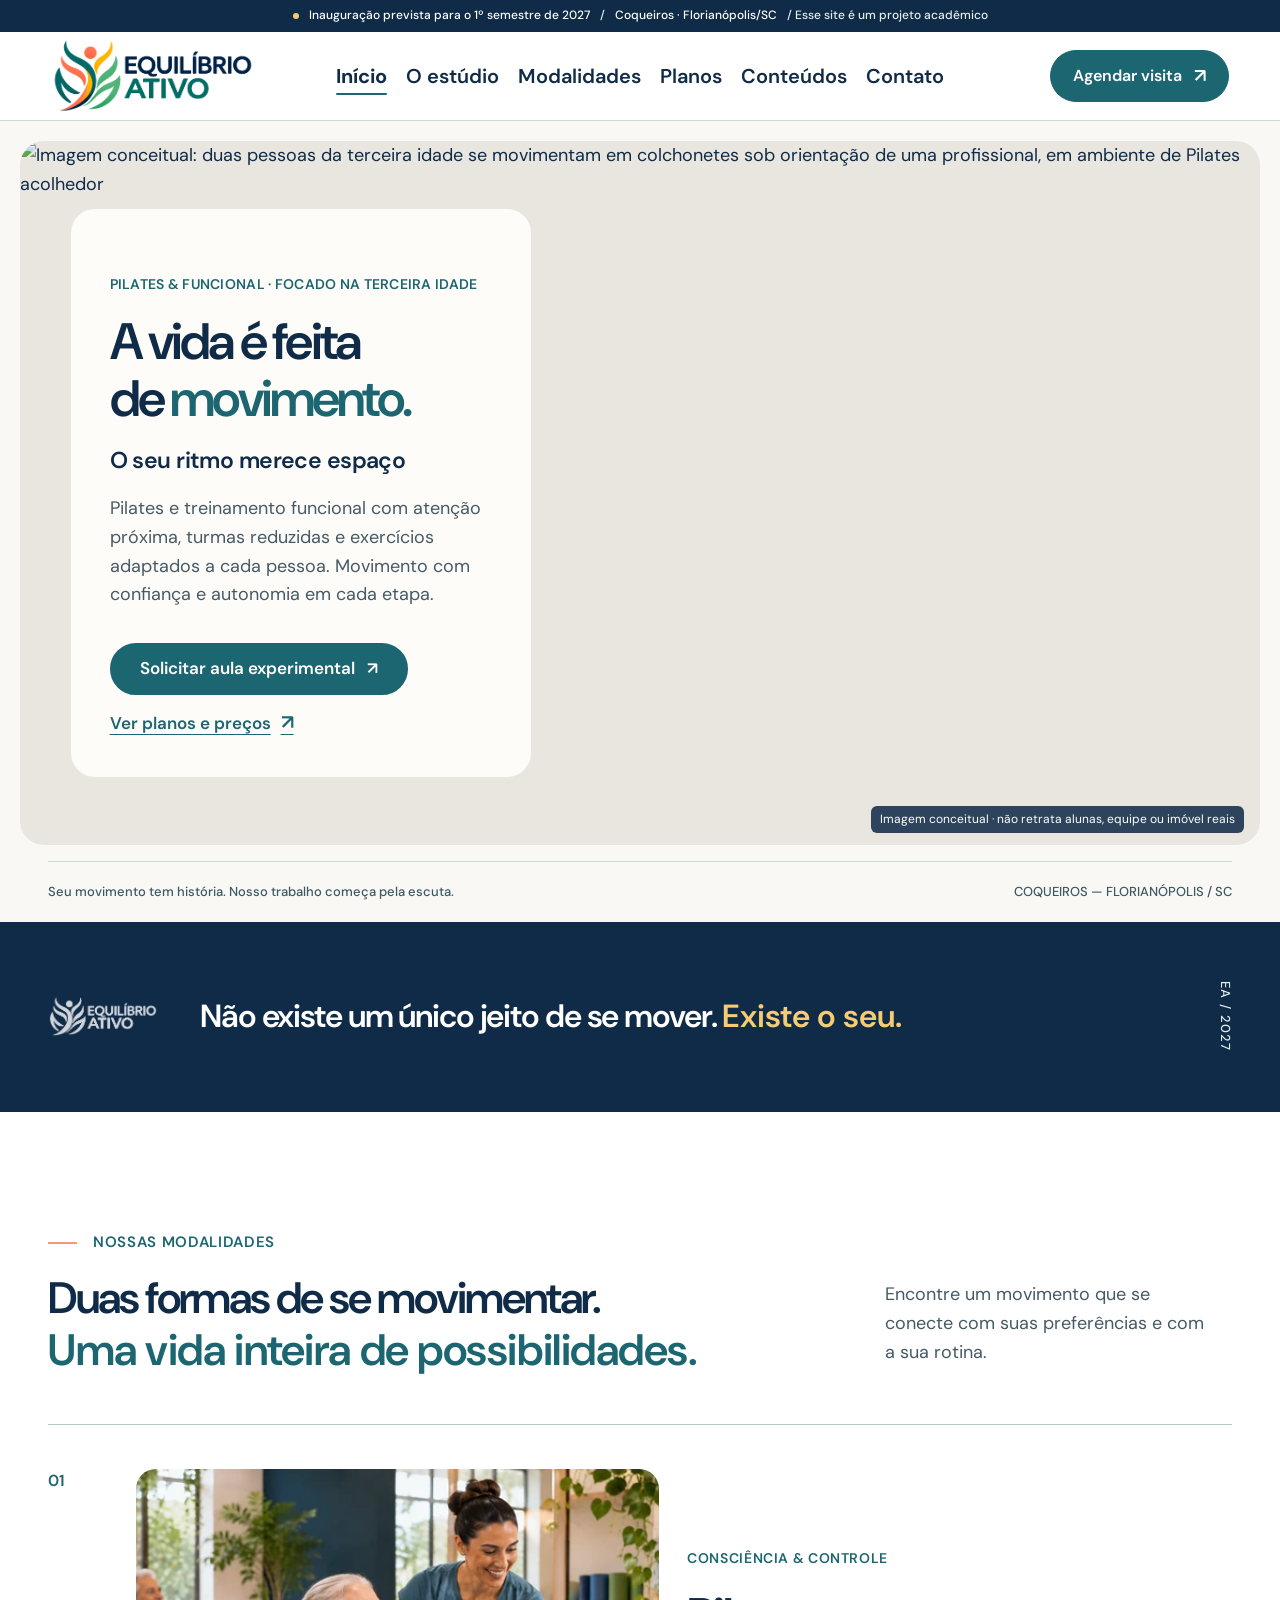
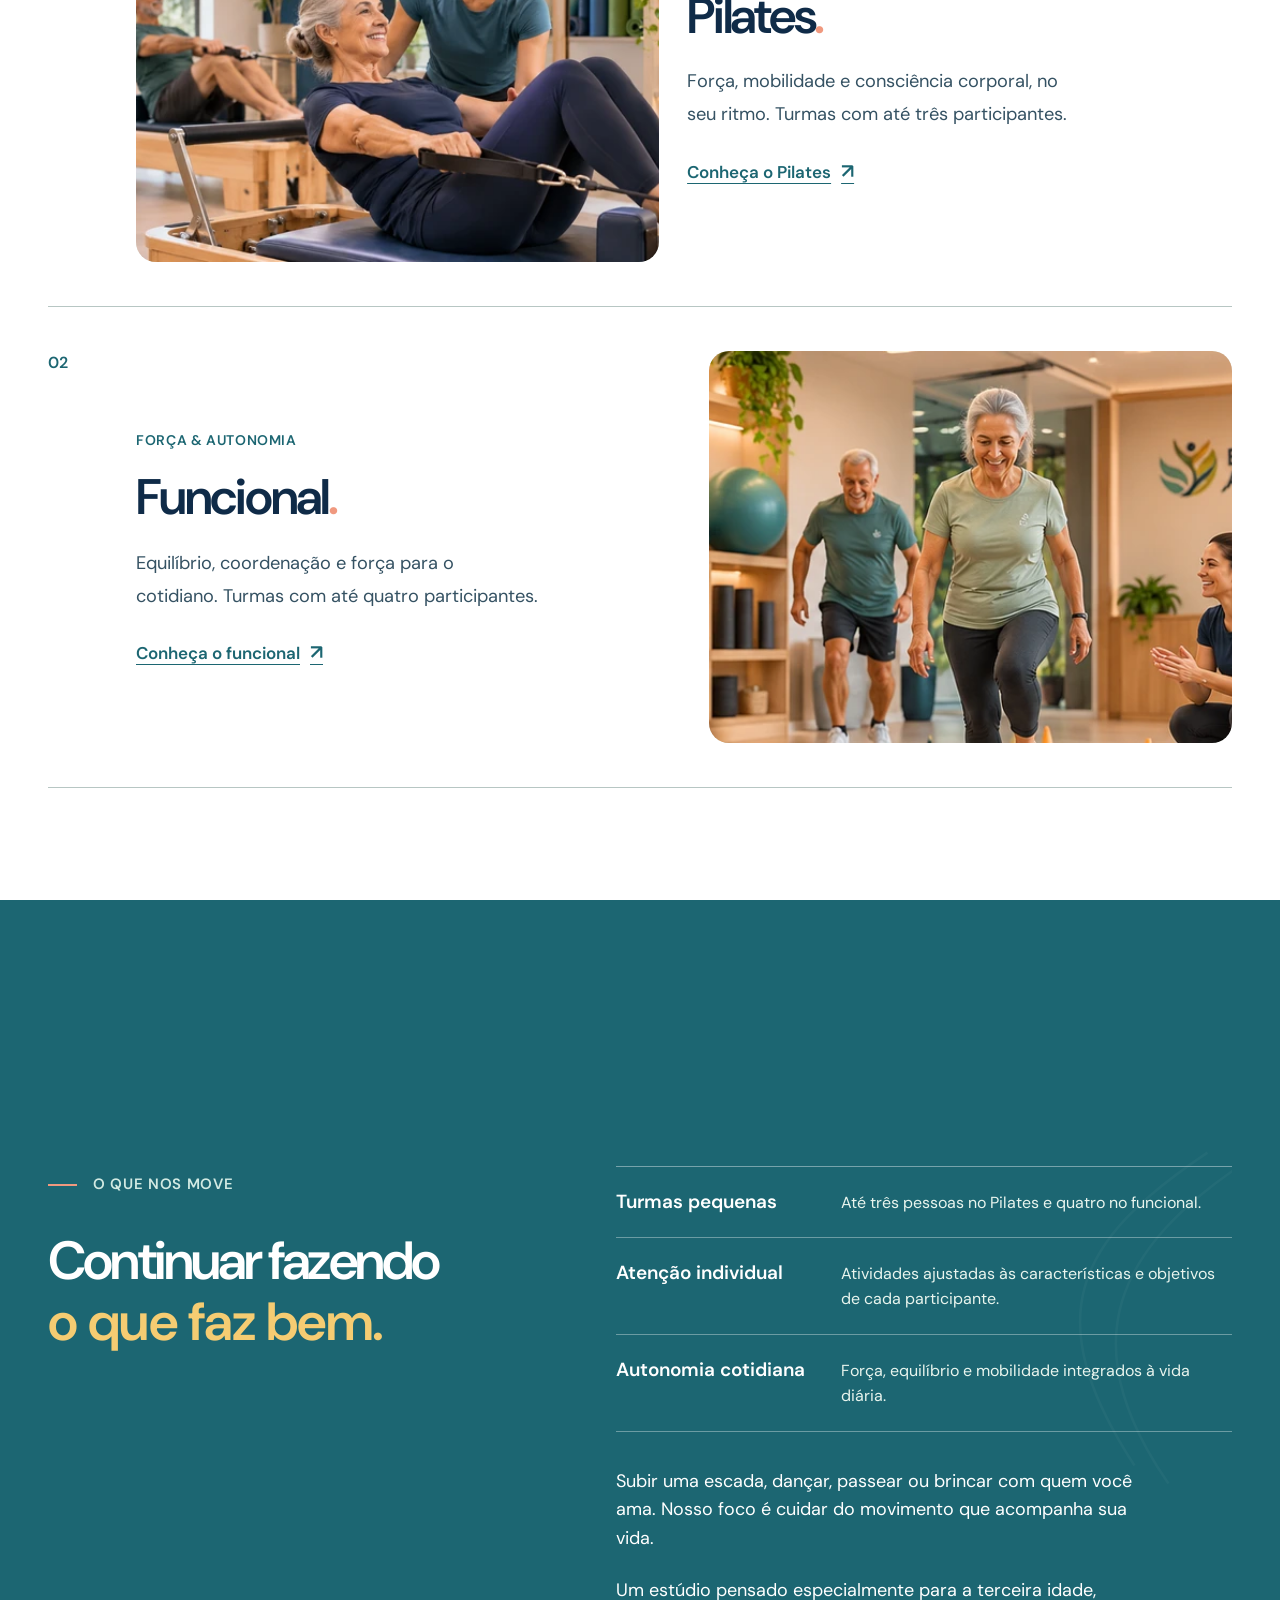
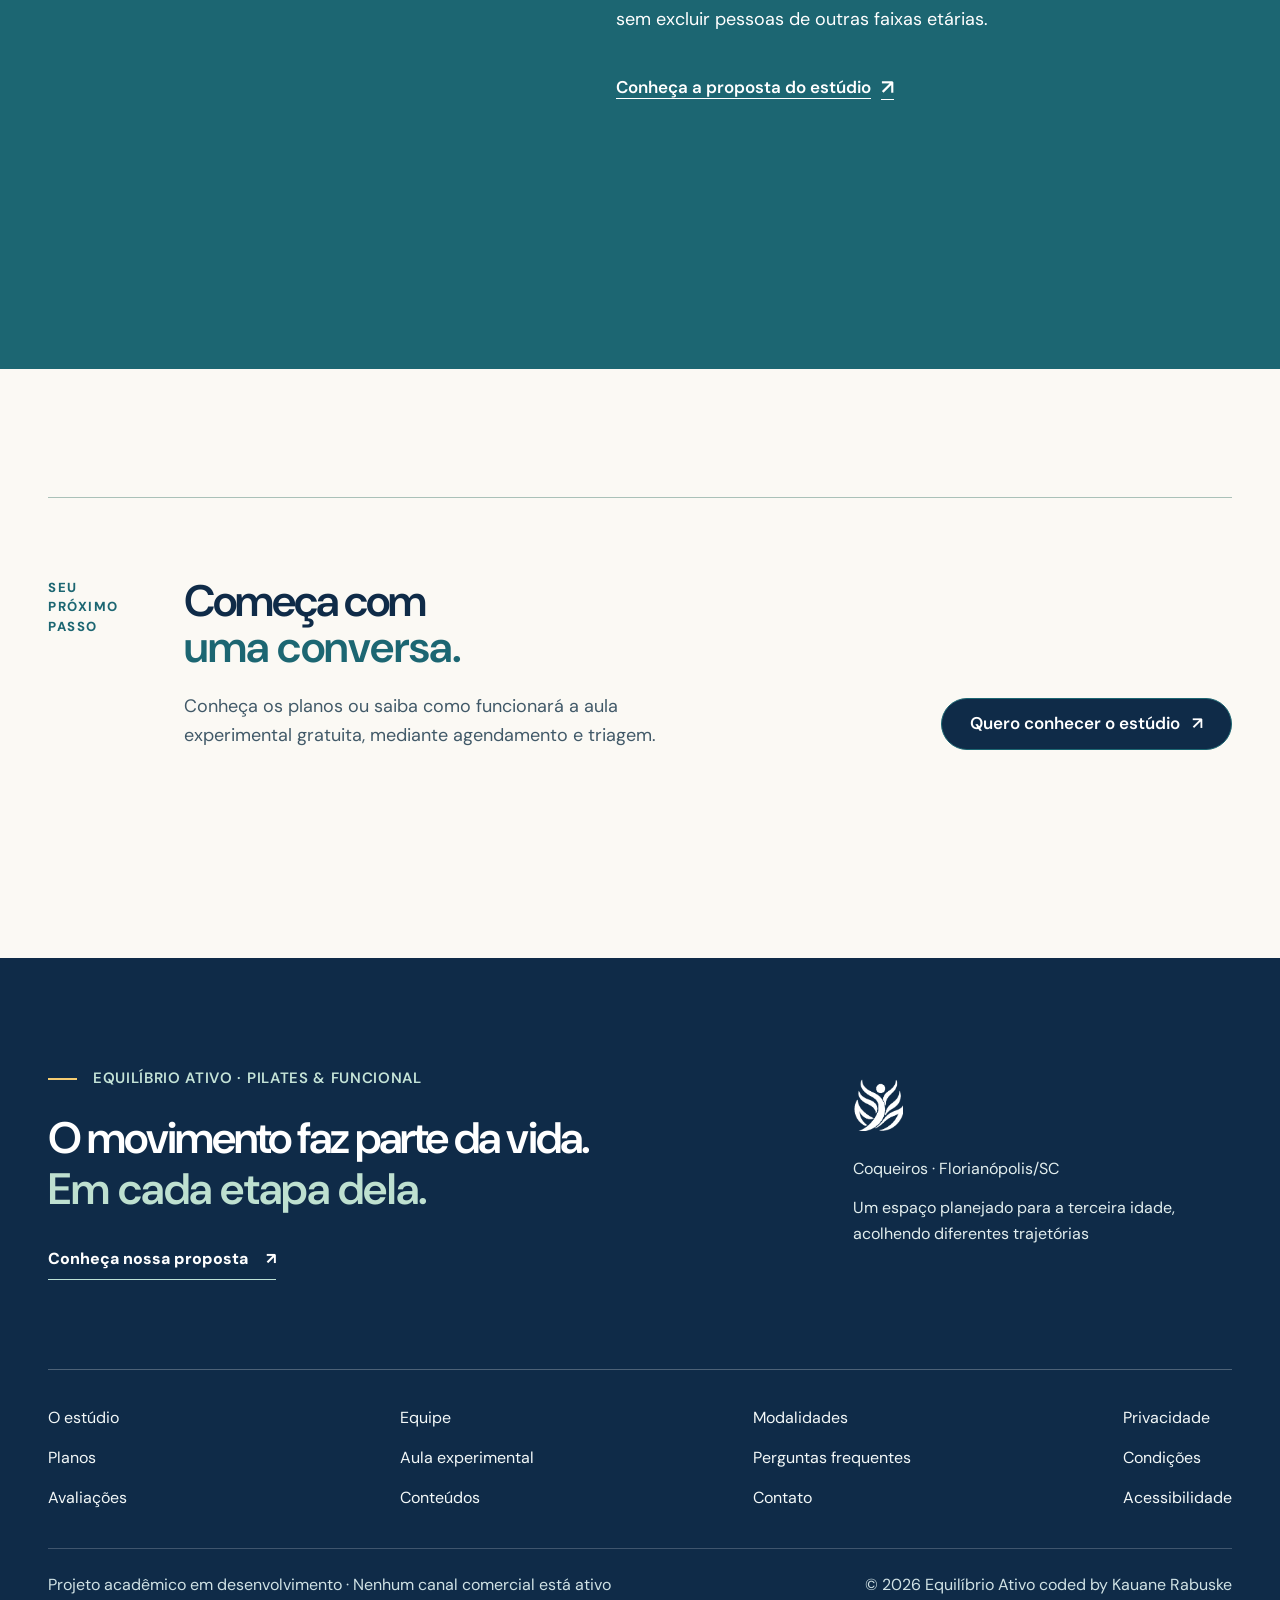
==== commit fb22633d: "imagem" ====
--- a/index.html
+++ b/index.html
@@ -108,8 +108,8 @@
         </div>
         <figure class="atelier-hero__visual organic-hero-photo">
           <picture>
-            <source media="(max-width: 767px)" srcset="assets/images/Foto_Equilibrio_Ativo_Hero_768x1024.png" type="image/webp">
-            <source sizes="(max-width: 1199px) 50vw, 700px" srcset="assets/images/Foto_Equilibrio_Ativo_Hero_990x660.png 990w, assets/images/Foto_Equilibrio_Ativo_Hero_1800x1200.png 1800w" type="png">
+            <source media="(max-width: 767px)" srcset="assets/images/organic-hero-portrait.png" type="image/png">
+            <source sizes="(max-width: 1199px) 50vw, 700px" srcset="assets/images/Foto_Equilibrio_Ativo_Hero_990x660.png 990w, assets/images/Foto_Equilibrio_Ativo_Hero_1800x1200.png 1800w" type="image/png">
             <img
               src="assets/images/Foto_Equilibrio_Ativo_Hero_1800x1200.png"
               alt="Imagem conceitual: duas pessoas da terceira idade se movimentam em colchonetes sob orientação de uma profissional, em ambiente de Pilates acolhedor"
--- a/css/hero-imersivo.css
+++ b/css/hero-imersivo.css
@@ -168,10 +168,11 @@
     border-radius: 0 0 20px 20px !important;
   }
   .page-index .organic-hero-photo picture img {
+    display: block;
     width: 100% !important;
     height: 100% !important;
     object-fit: cover !important;
-    object-position: 52% center !important;
+    object-position: centercenter !important;
   }
   .page-index .organic-hero-photo figcaption {
     right: 8px;
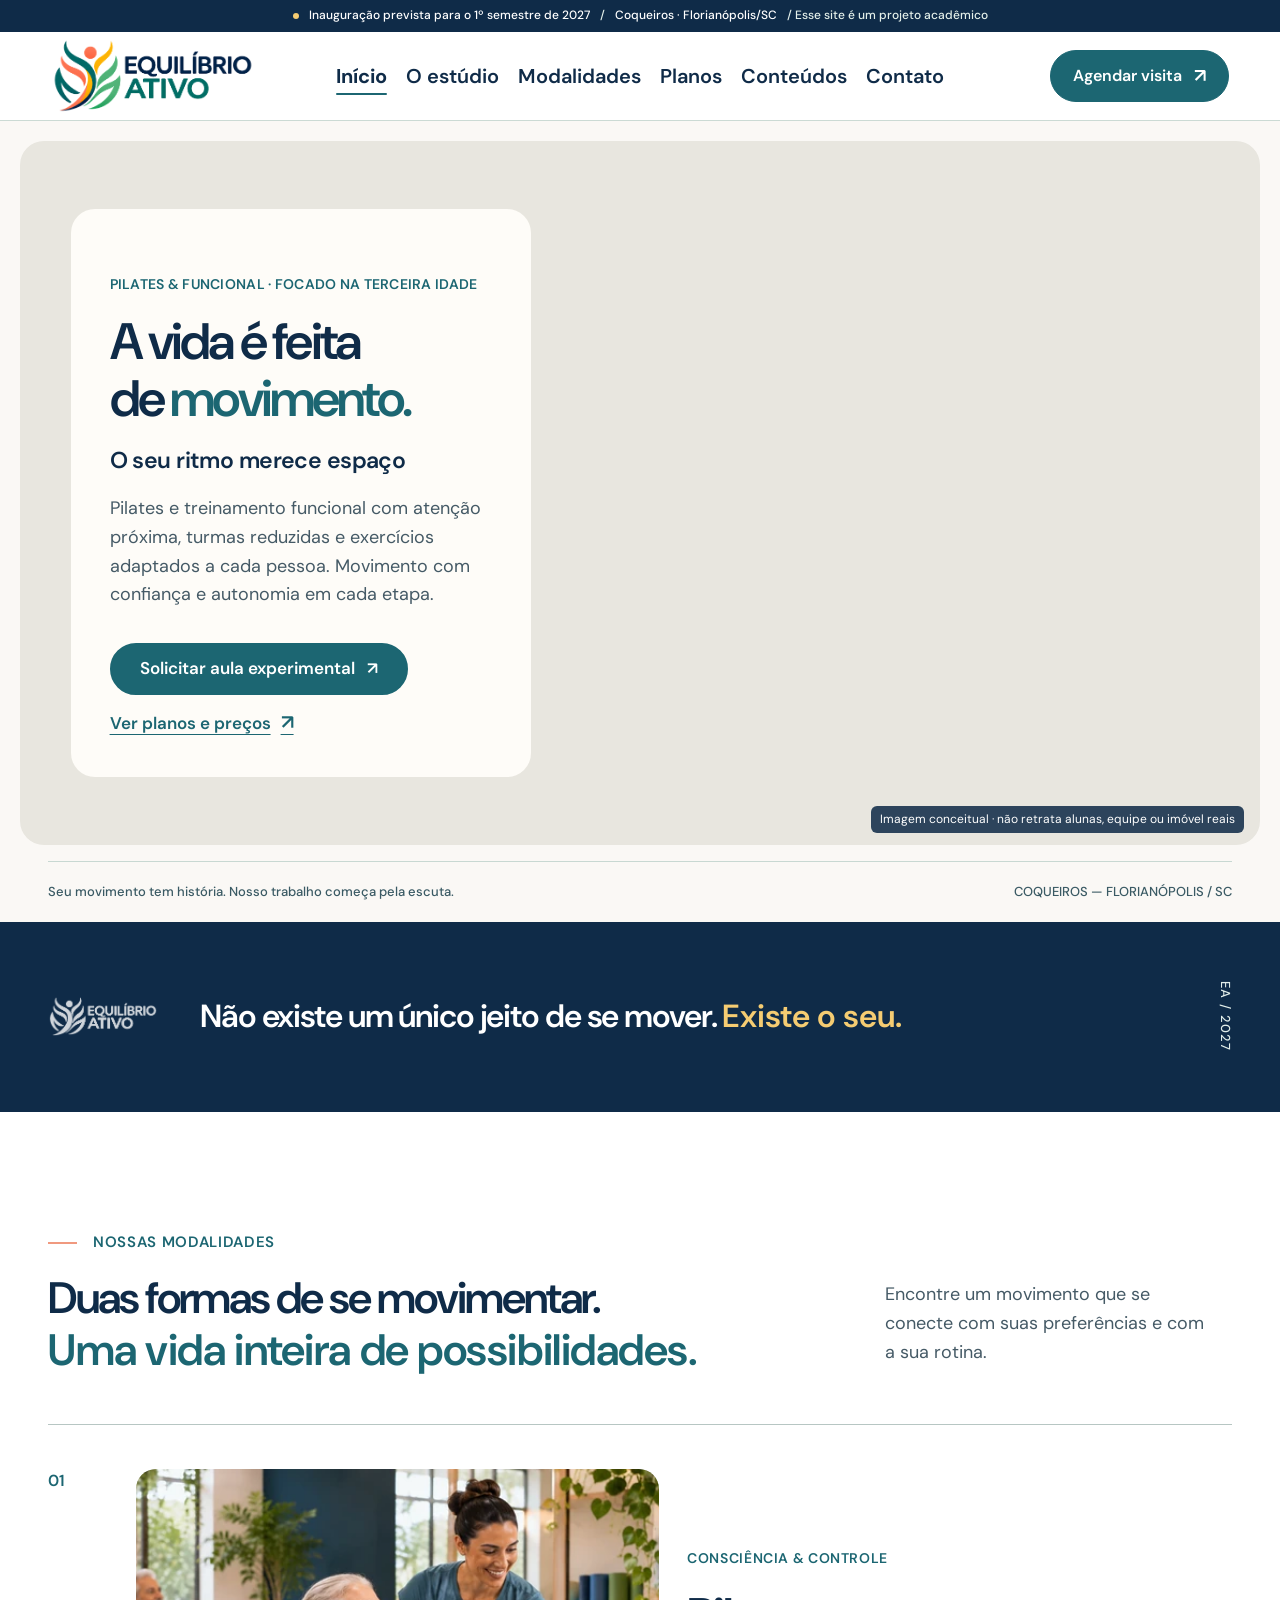
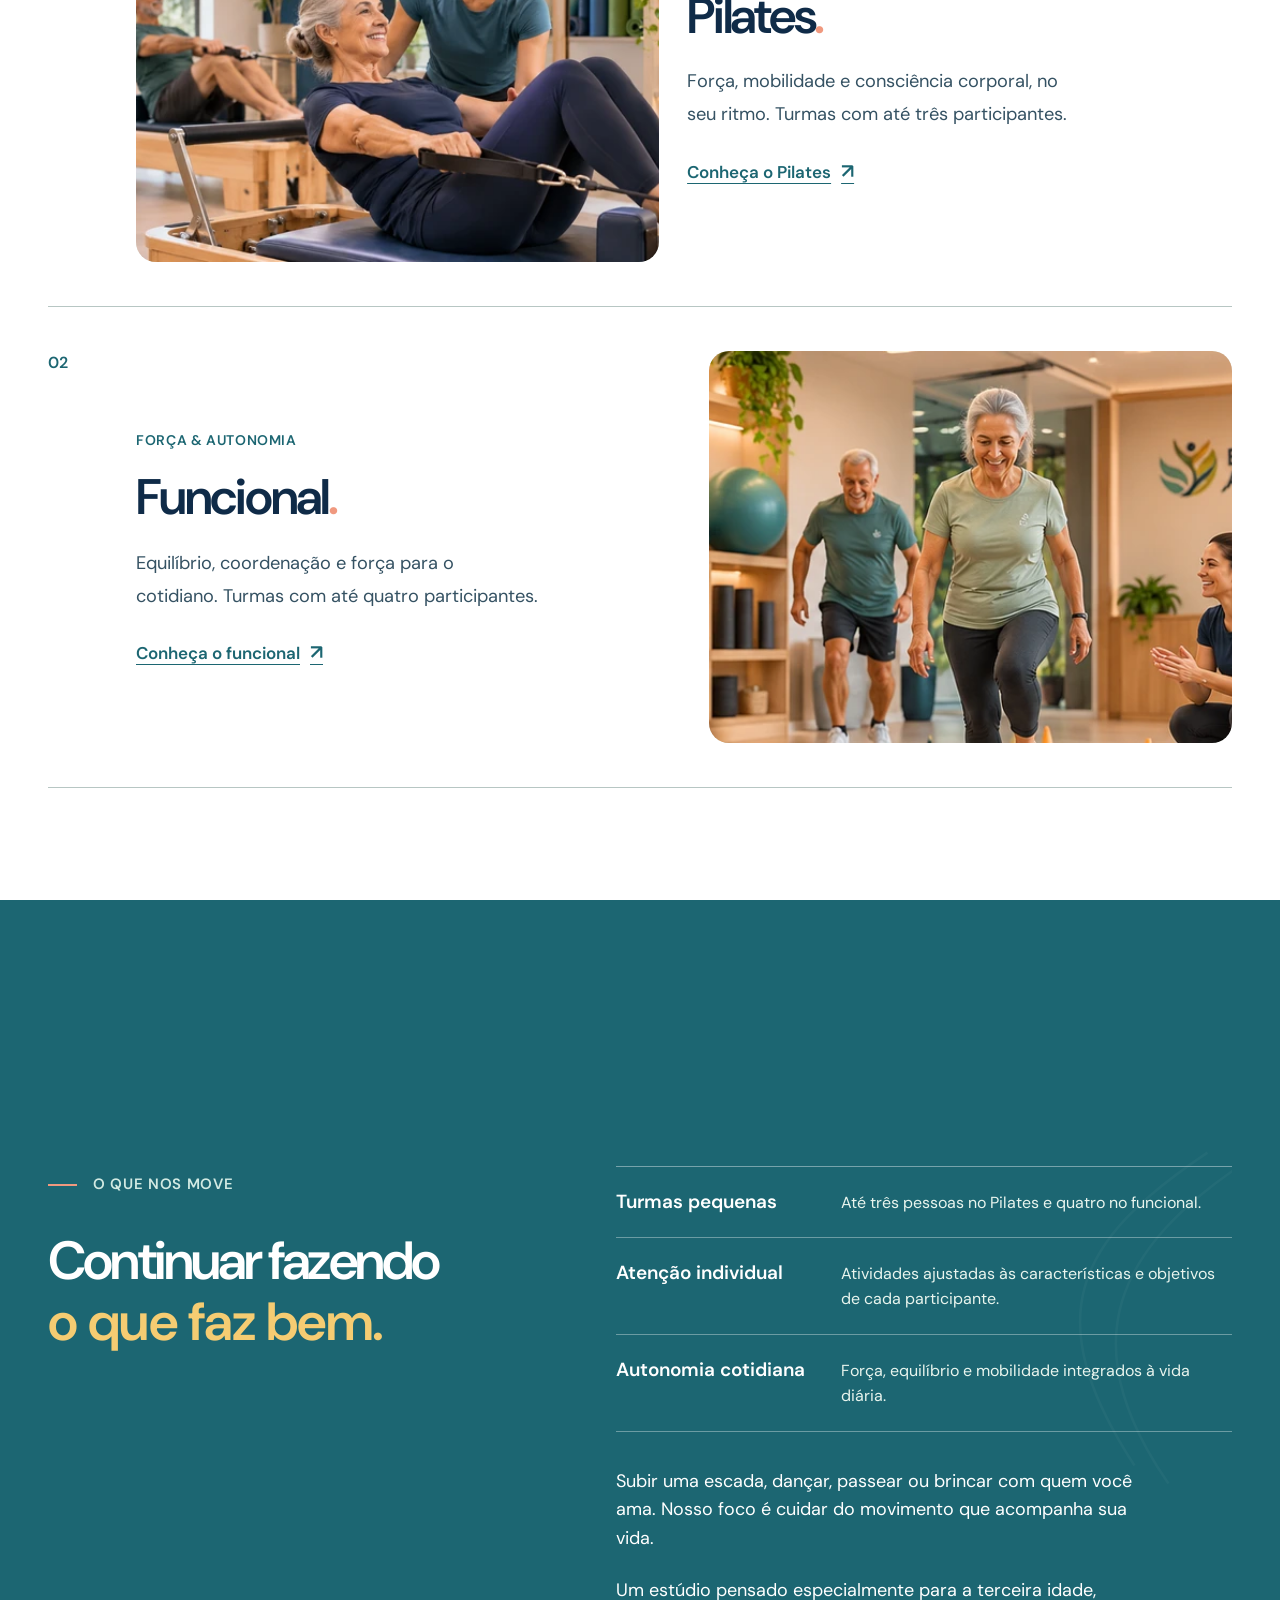
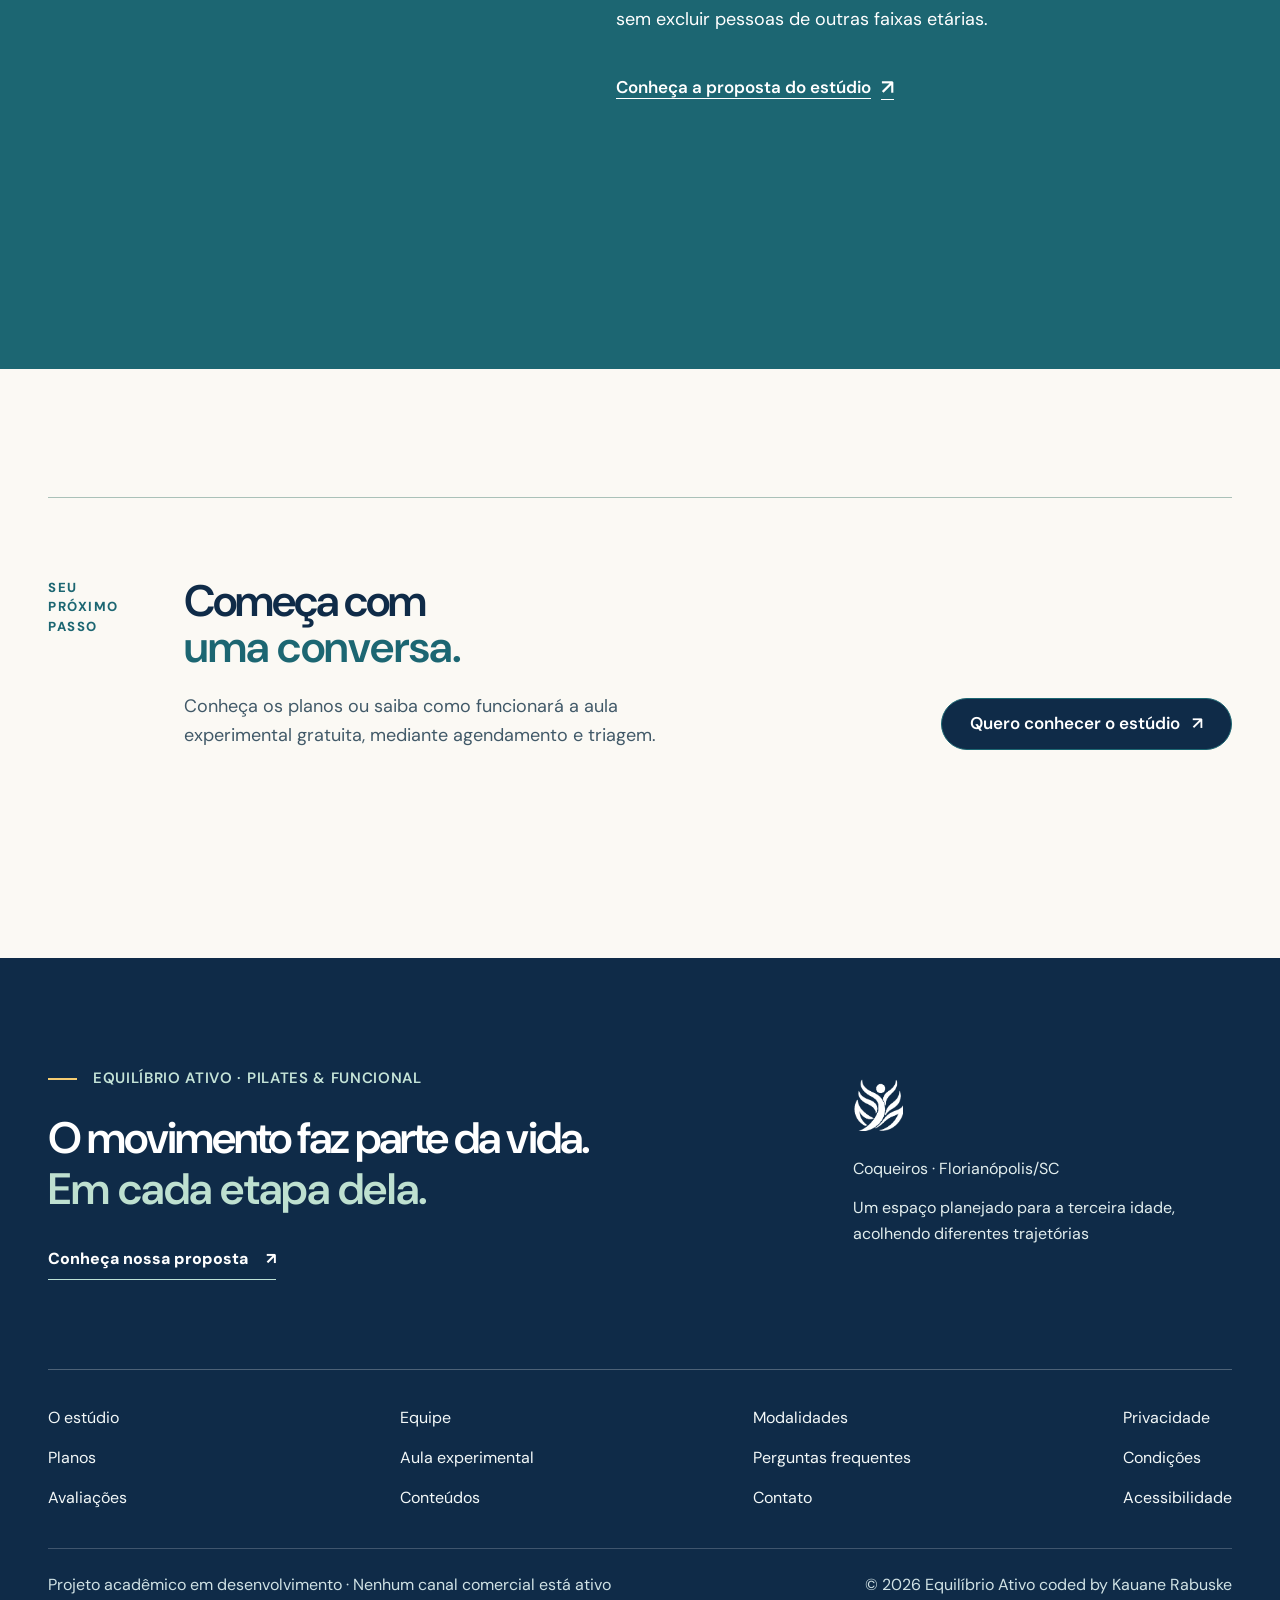
==== commit 160806f6: "reconhecimento foto" ====
--- a/index.html
+++ b/index.html
@@ -14,10 +14,10 @@
   <meta property="og:title" content="Pilates e funcional para a terceira idade em Coqueiros | Equilíbrio Ativo">
   <meta property="og:description" content="Pilates e treinamento funcional para pessoas na terceira idade em Coqueiros, Florianópolis. Turmas pequenas, atenção personalizada e foco em autonomia.">
   <meta property="og:url" content="https://estudioequilibrioativo.com.br/">
-  <meta property="og:image" content="https://estudioequilibrioativo.com.br/assets/images/organic-hero-1800.webp">
+  <meta property="og:image" content="https://estudioequilibrioativo.com.br/assets/images/organic-hero-1800.png">
   <meta property="og:image:width" content="1800">
   <meta property="og:image:height" content="1200">
-  <meta property="og:image:alt" content="Imagem conceitual: duas pessoas da terceira idade se movimentam em colchonetes sob orientação de uma profissional, em ambiente de
+  <meta property="og:image:alt" content="Imagem conceitual: duas pessoas da terceira idade se movimentam em colchonetes sob orientação de uma profissional, em ambiente de">
   <meta name="twitter:card" content="summary">
   <meta name="twitter:title" content="Pilates e funcional para a terceira idade em Coqueiros | Equilíbrio Ativo">
   <link rel="preconnect" href="https://fonts.googleapis.com">
@@ -109,14 +109,7 @@
         <figure class="atelier-hero__visual organic-hero-photo">
           <picture>
             <source media="(max-width: 767px)" srcset="assets/images/organic-hero-portrait.png" type="image/png">
-            <source sizes="(max-width: 1199px) 50vw, 700px" srcset="assets/images/Foto_Equilibrio_Ativo_Hero_990x660.png 990w, assets/images/Foto_Equilibrio_Ativo_Hero_1800x1200.png 1800w" type="image/png">
-            <img
-              src="assets/images/Foto_Equilibrio_Ativo_Hero_1800x1200.png"
-              alt="Imagem conceitual: duas pessoas da terceira idade se movimentam em colchonetes sob orientação de uma profissional, em ambiente de Pilates acolhedor"
-              width="1800"
-              height="1200"
-              decoding="async"
-              fetchpriority="high">
+            <img src="assets/images/organic-hero-1800.png" alt="Pessoas da terceira idade praticando exercícios com orientação profissional" width="1800" height="1200" decoding="async" fetchpriority="high">
           </picture>
           <figcaption>Imagem conceitual · não retrata alunas, equipe ou imóvel reais</figcaption>
         </figure>
